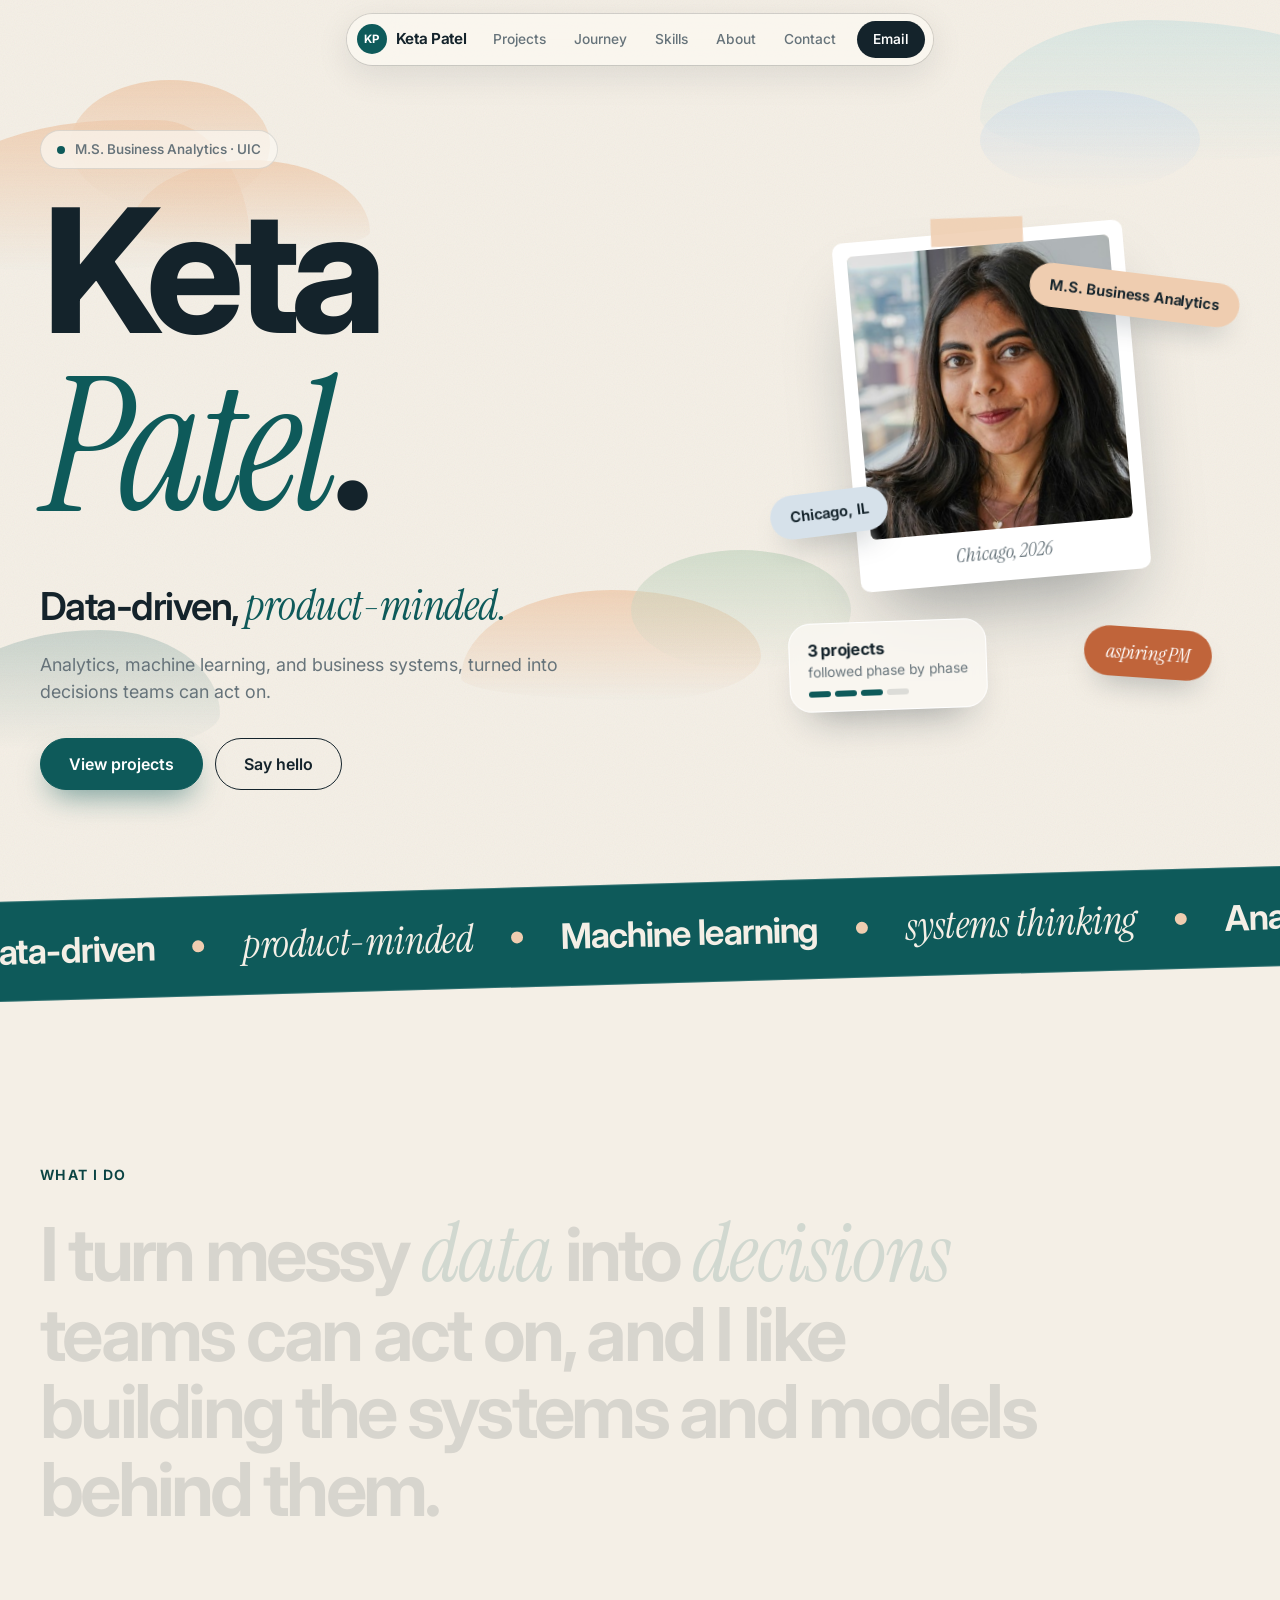
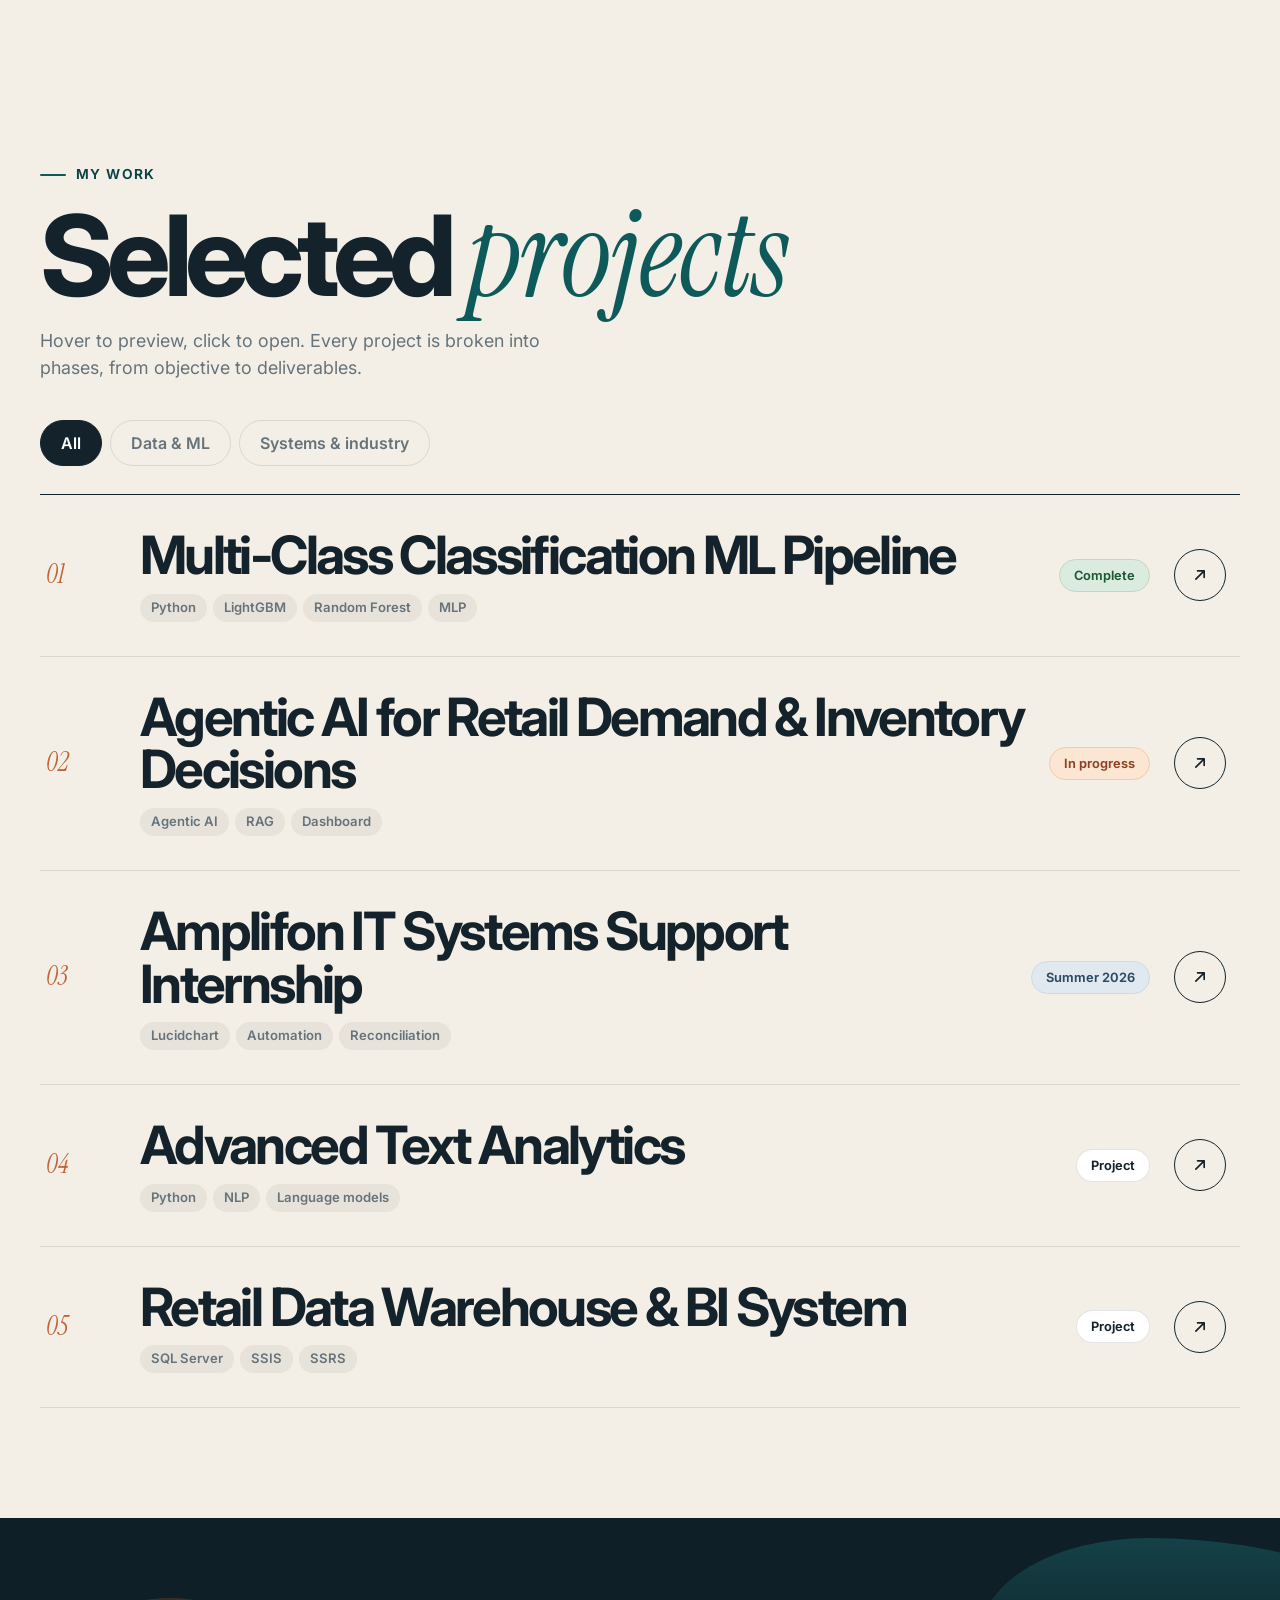
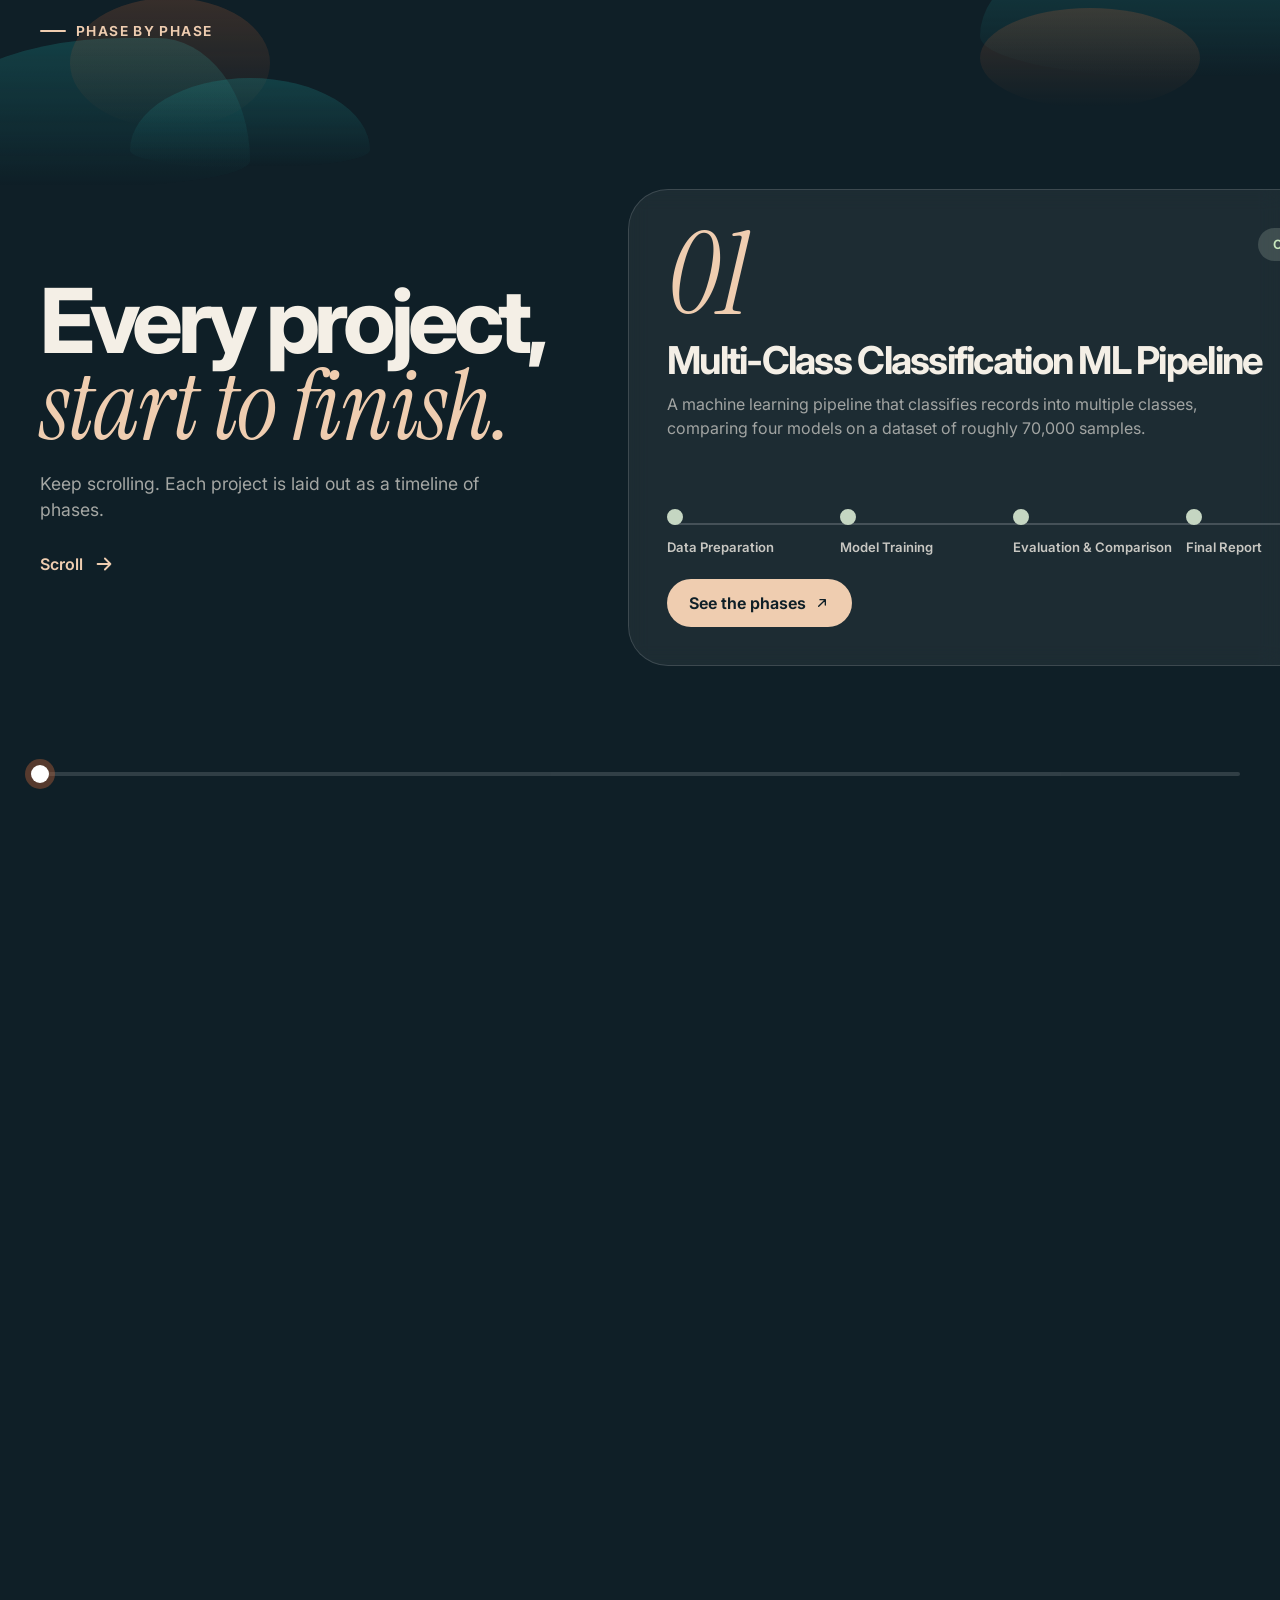
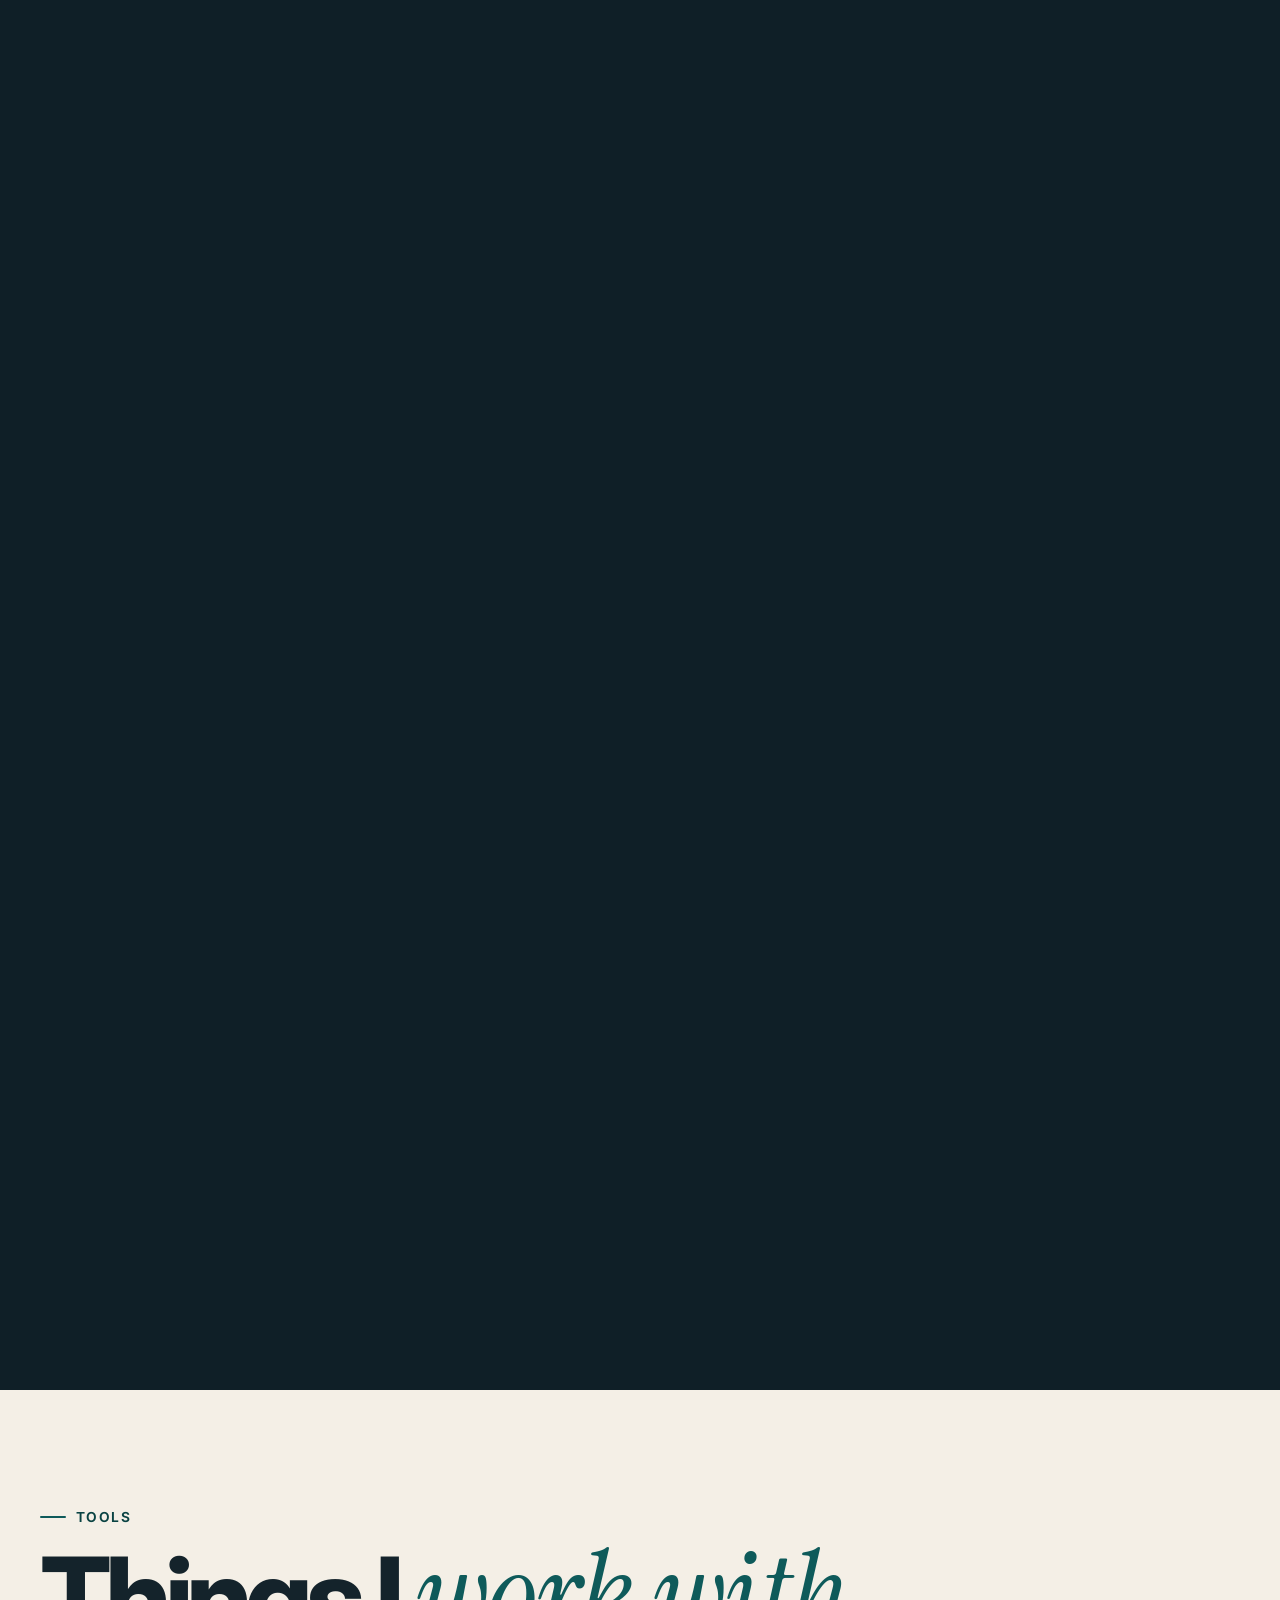
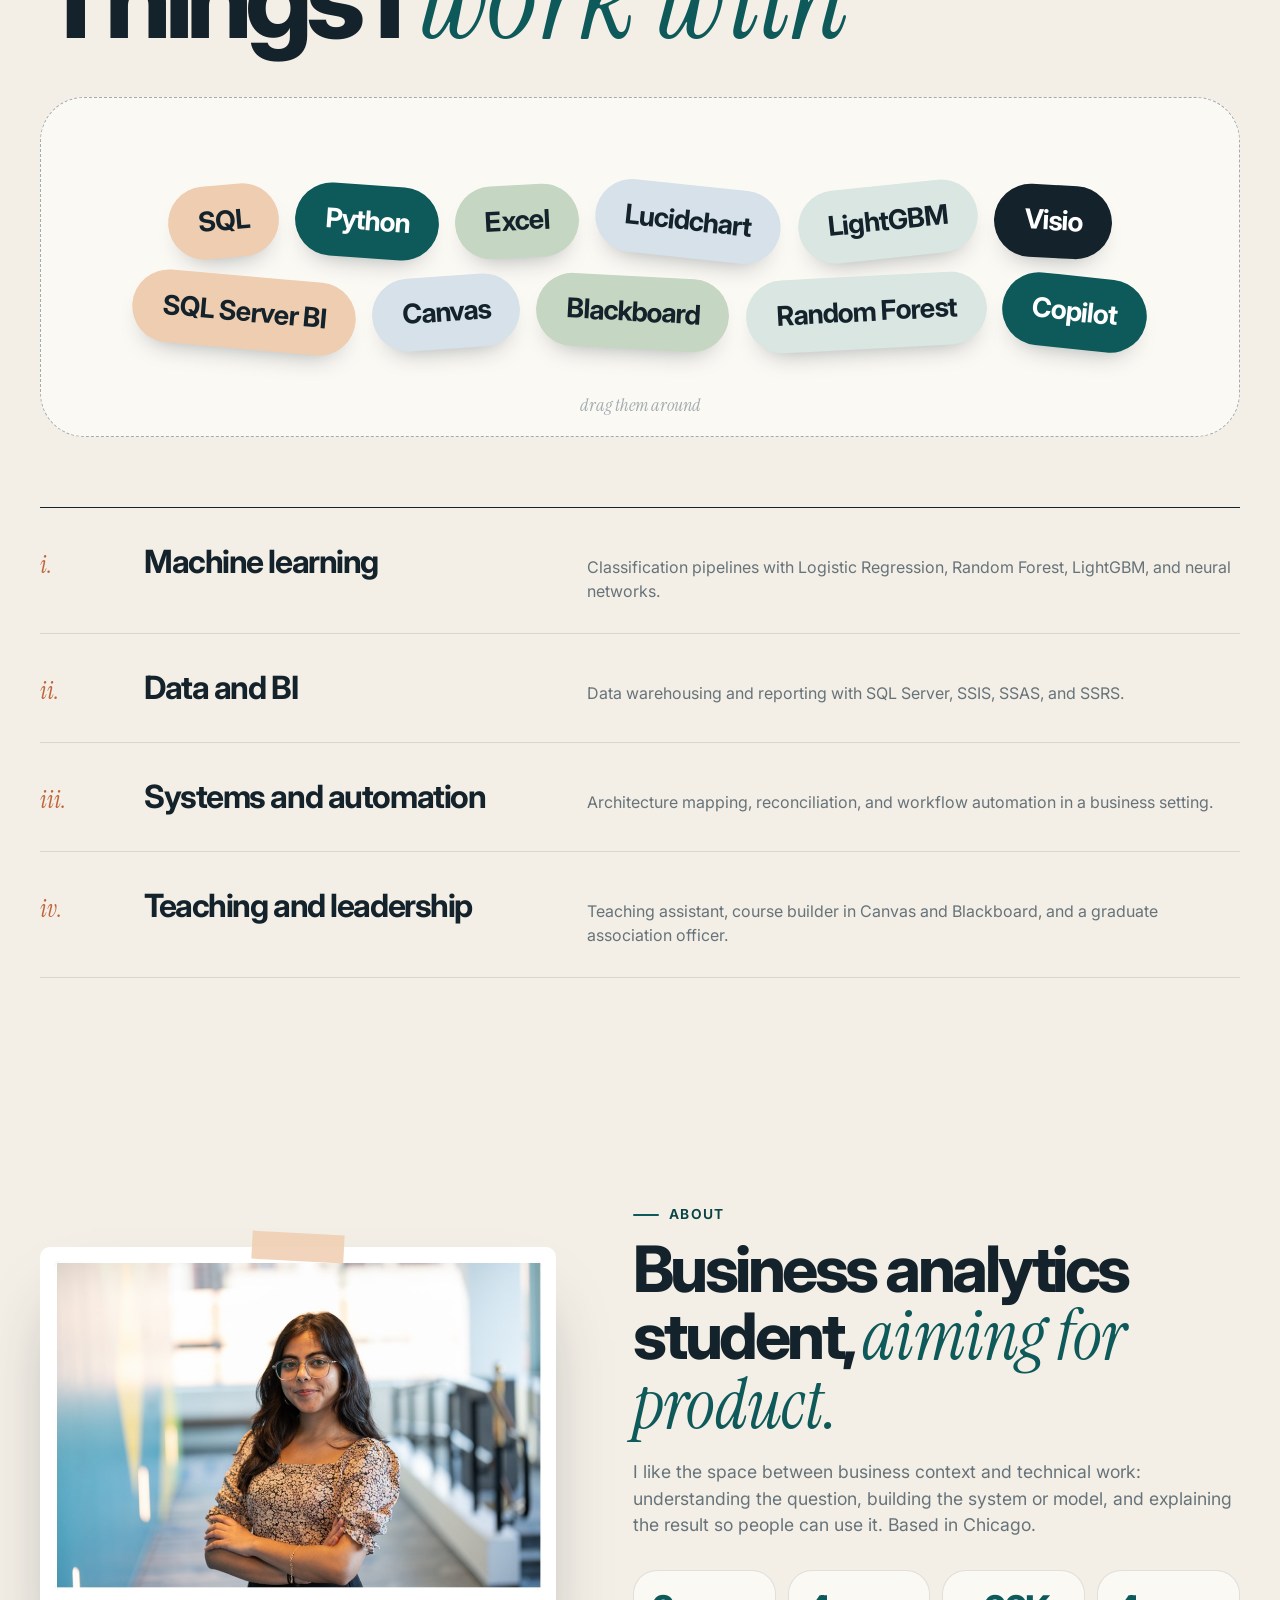
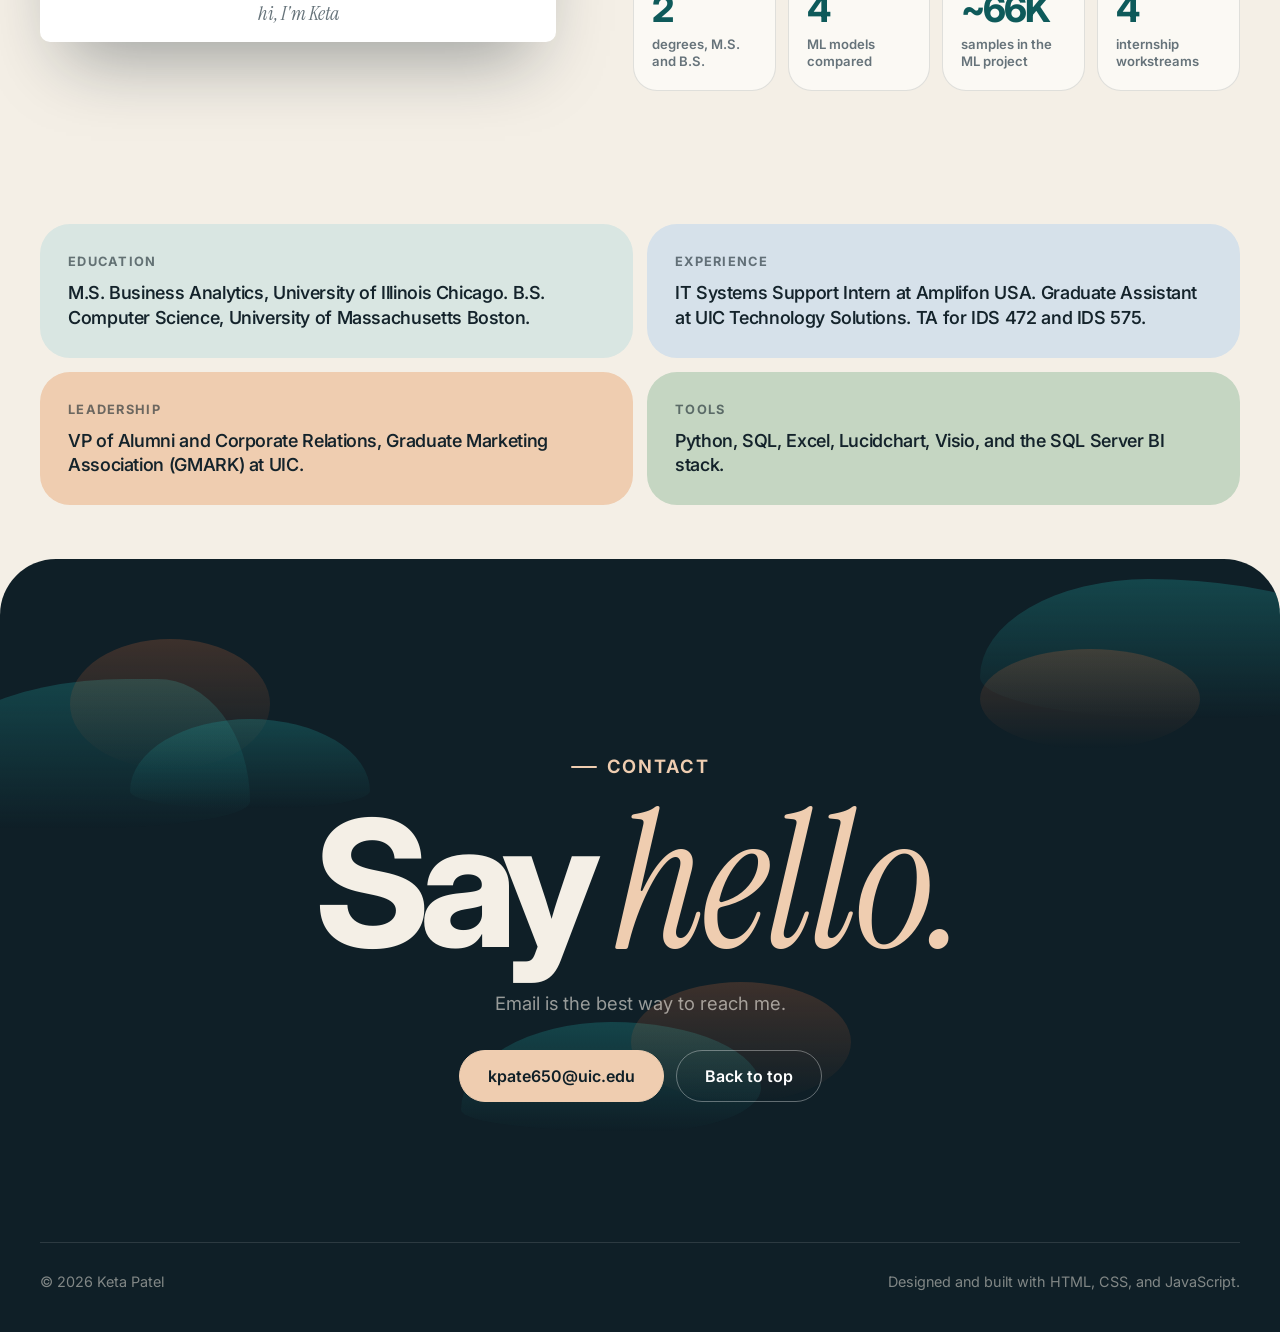
==== index.html @ 907712e6 "Initial commit of portfolio site" ====
<!DOCTYPE html>
<html lang="en">
<head>
<meta charset="UTF-8">
<meta name="viewport" content="width=device-width, initial-scale=1.0">
<meta name="description" content="Keta Patel's portfolio: analytics, machine learning, and business systems projects, organized by phase.">
<title>Keta Patel - Business Analytics Portfolio</title>
<script>document.documentElement.className="js";</script>
<link rel="preconnect" href="https://fonts.googleapis.com">
<link rel="preconnect" href="https://fonts.gstatic.com" crossorigin>
<link href="https://fonts.googleapis.com/css2?family=Inter:wght@400;500;600;700;800&family=Instrument+Serif:ital@0;1&display=swap" rel="stylesheet">
<link rel="stylesheet" href="styles.css?v=v4">
</head>
<body class="is-intro">
<div class="intro-trail" aria-hidden="true"></div>
<div class="intro" aria-hidden="true"><div class="intro-inner">
  <div class="intro-name"><span class="w"><span class="ch" style="--i:0">K</span><span class="ch" style="--i:1">e</span><span class="ch" style="--i:2">t</span><span class="ch" style="--i:3">a</span></span><span class="w"><span class="ch" style="--i:4">P</span><span class="ch" style="--i:5">a</span><span class="ch" style="--i:6">t</span><span class="ch" style="--i:7">e</span><span class="ch" style="--i:8">l</span></span></div>
  <div class="intro-sub">Business analytics &middot; Chicago</div>
  <div class="intro-bar"><i></i></div>
</div></div>
<div class="wipe" aria-hidden="true"><i style="--k:0"></i><i style="--k:1"></i><i style="--k:2"></i><i style="--k:3"></i><i style="--k:4"></i></div>
<div class="scroll-progress" aria-hidden="true"></div>
<div class="cursor" aria-hidden="true"></div><div class="cursor-dot" aria-hidden="true"></div>
<header class="nav"><nav class="nav-pill" aria-label="Primary">
  <a class="brand" href="index.html"><b>KP</b>Keta Patel</a>
  <ul class="nav-links">
    <li><a href="#projects">Projects</a></li><li><a href="#journey">Journey</a></li><li><a href="#skills">Skills</a></li><li><a href="#about">About</a></li><li><a href="#contact">Contact</a></li>
  </ul>
  <button class="menu-btn" type="button" aria-expanded="false" aria-label="Menu">Menu</button>
  <a class="nav-cta" href="mailto:kpate650@uic.edu">Email</a>
</nav></header>
<div class="peek" aria-hidden="true"></div>

<main>
<section class="hero" id="top">
  <div class="cloud a" data-depth="14" aria-hidden="true"><i></i><i></i><i></i></div><div class="cloud b" data-depth="22" aria-hidden="true"><i></i><i></i><i></i></div><div class="cloud c" data-depth="30" aria-hidden="true"><i></i><i></i><i></i></div><div class="cloud d" data-depth="18" aria-hidden="true"><i></i><i></i><i></i></div>
  <div class="grain" aria-hidden="true"></div>
  <div class="wrap hero-grid">
    <div>
      <span class="eyebrow stage s1"><i></i>M.S. Business Analytics &middot; UIC</span>
      <h1 aria-label="Keta Patel"><span class="line"><span>Keta</span></span><span class="line"><span><em>Patel</em>.</span></span></h1>
      <p class="hero-tag stage s2">Data-driven, <em>product-minded.</em></p>
      <p class="hero-copy stage s3">Analytics, machine learning, and business systems, turned into decisions teams can act on.</p>
      <div class="hero-actions stage s4"><a class="btn primary magnetic" href="#projects">View projects</a><a class="btn magnetic" href="mailto:kpate650@uic.edu">Say hello</a></div>
    </div>
    <div class="collage stage s5">
      <div class="polaroid" data-depth="14"><span class="tape"></span><div class="ph"><img src="assets/keta-portrait.jpg" alt="Portrait of Keta Patel" width="400" height="400" fetchpriority="high"></div><div class="cap">Chicago, 2026</div></div>
      <div class="sticker s-a" data-depth="28">M.S. Business Analytics</div>
      <div class="sticker s-b" data-depth="22">Chicago, IL</div>
      <div class="sticker s-c" data-depth="32">aspiring PM</div>
      <div class="glass" data-depth="18"><strong>3 projects</strong>followed phase by phase<div class="pips"><s class="d"></s><s class="d"></s><s class="d"></s><s></s></div></div>
    </div>
  </div>
</section>
<div class="ticker-wrap" aria-hidden="true"><div class="ticker"><div class="ticker-track">
  <span>Data-driven<b></b><em>product-minded</em><b></b>Machine learning<b></b><em>systems thinking</em><b></b>Analytics<b></b></span><span>Data-driven<b></b><em>product-minded</em><b></b>Machine learning<b></b><em>systems thinking</em><b></b>Analytics<b></b></span><span>Data-driven<b></b><em>product-minded</em><b></b>Machine learning<b></b><em>systems thinking</em><b></b>Analytics<b></b></span><span>Data-driven<b></b><em>product-minded</em><b></b>Machine learning<b></b><em>systems thinking</em><b></b>Analytics<b></b></span>
</div></div></div>

<section class="statement"><div class="wrap">
  <small class="reveal">What I do</small>
  <p data-words>I turn messy *data into *decisions teams can act on, and I like building the systems and models behind them.</p>
</div></section>

<section id="projects" class="section"><div class="wrap">
  <p class="kicker reveal">My work</p>
  <h2 class="sec-title reveal" style="--d:80ms">Selected <em>projects</em></h2>
  <p class="sec-lead reveal" style="--d:160ms">Hover to preview, click to open. Every project is broken into phases, from objective to deliverables.</p>
  <div class="filters reveal" role="group" aria-label="Filter projects">
    <button class="fchip active" type="button" data-filter="all" aria-pressed="true">All</button>
    <button class="fchip" type="button" data-filter="data" aria-pressed="false">Data &amp; ML</button>
    <button class="fchip" type="button" data-filter="industry" aria-pressed="false">Systems &amp; industry</button>
  </div>
  <div class="index">
    
<a class="row reveal" href="ml-pipeline.html" data-group="data" data-cursor="Open">
  <span class="row-n">01</span>
  <div><h3>Multi-Class Classification ML Pipeline</h3><div class="row-meta"><span>Python</span><span>LightGBM</span><span>Random Forest</span><span>MLP</span></div></div>
  <span class="pill done">Complete</span>
  <span class="row-go"><svg viewBox="0 0 24 24" fill="none" stroke="currentColor" stroke-width="2" stroke-linecap="round" stroke-linejoin="round"><path d="M7 17 17 7M9 7h8v8"/></svg></span>
  <div class="row-art tone-warm" data-tone="tone-warm" aria-hidden="true"><svg viewBox="0 0 300 170" fill="none"><g stroke="currentColor" stroke-opacity=".15"><path d="M20 150h260M20 110h260M20 70h260"/></g><g fill="currentColor"><rect class="growbar" style="--k:0" x="40" y="80" width="38" height="70" rx="9" opacity=".25"/><rect class="growbar" style="--k:1" x="100" y="50" width="38" height="100" rx="9" opacity=".45"/><rect class="growbar" style="--k:2" x="160" y="30" width="38" height="120" rx="9" opacity=".7"/><rect class="growbar" style="--k:3" x="220" y="62" width="38" height="88" rx="9"/></g><path class="draw" pathLength="1" d="M30 120 C80 100 110 60 175 36 S250 52 275 70" stroke="#c0643a" stroke-width="4" stroke-linecap="round"/></svg></div>
</a>
    
<a class="row reveal" href="walmart-capstone.html" data-group="data" data-cursor="Open">
  <span class="row-n">02</span>
  <div><h3>Agentic AI for Retail Demand &amp; Inventory Decisions</h3><div class="row-meta"><span>Agentic AI</span><span>RAG</span><span>Dashboard</span></div></div>
  <span class="pill live">In progress</span>
  <span class="row-go"><svg viewBox="0 0 24 24" fill="none" stroke="currentColor" stroke-width="2" stroke-linecap="round" stroke-linejoin="round"><path d="M7 17 17 7M9 7h8v8"/></svg></span>
  <div class="row-art tone-sky" data-tone="tone-sky" aria-hidden="true"><svg viewBox="0 0 300 170" fill="none"><g stroke="currentColor" stroke-width="2.5" stroke-linecap="round"><path class="draw" pathLength="1" d="M70 85 L150 45 L230 85 M70 85 L150 125 L230 85 M150 45 V125"/></g><g fill="#fff" stroke="currentColor" stroke-width="2.5"><circle cx="70" cy="85" r="20"/><circle cx="150" cy="45" r="20"/><circle cx="230" cy="85" r="20"/><circle cx="150" cy="125" r="20"/></g><circle cx="150" cy="45" r="7" fill="#0e5a5a"/><circle cx="70" cy="85" r="7" fill="currentColor"/><circle cx="230" cy="85" r="7" fill="currentColor"/><circle cx="150" cy="125" r="7" fill="#c0643a"/></svg></div>
</a>
    
<a class="row reveal" href="amplifon-internship.html" data-group="industry" data-cursor="Open">
  <span class="row-n">03</span>
  <div><h3>Amplifon IT Systems Support Internship</h3><div class="row-meta"><span>Lucidchart</span><span>Automation</span><span>Reconciliation</span></div></div>
  <span class="pill soon">Summer 2026</span>
  <span class="row-go"><svg viewBox="0 0 24 24" fill="none" stroke="currentColor" stroke-width="2" stroke-linecap="round" stroke-linejoin="round"><path d="M7 17 17 7M9 7h8v8"/></svg></span>
  <div class="row-art tone-sage" data-tone="tone-sage" aria-hidden="true"><svg viewBox="0 0 300 170" fill="none"><g fill="#fff" stroke="currentColor" stroke-width="2.5"><rect x="28" y="28" width="96" height="46" rx="14"/><rect x="176" y="28" width="96" height="46" rx="14"/><rect x="28" y="98" width="96" height="46" rx="14"/><rect x="176" y="98" width="96" height="46" rx="14"/></g><g stroke="currentColor" stroke-width="2.5" stroke-linecap="round"><path class="draw" pathLength="1" d="M124 51h52M76 74v24M224 74v24M124 121h52"/></g><g fill="currentColor"><rect x="44" y="45" width="40" height="7" rx="3.5"/><rect x="192" y="45" width="40" height="7" rx="3.5"/><rect x="44" y="115" width="40" height="7" rx="3.5"/><rect x="192" y="115" width="40" height="7" rx="3.5"/></g><circle cx="248" cy="62" r="5" fill="#0e5a5a"/></svg></div>
</a>
    
<a class="row reveal" href="mailto:kpate650@uic.edu?subject=About%20Advanced%20Text%20Analytics" data-group="data" data-cursor="Ask">
  <span class="row-n">04</span>
  <div><h3>Advanced Text Analytics</h3><div class="row-meta"><span>Python</span><span>NLP</span><span>Language models</span></div></div>
  <span class="pill">Project</span>
  <span class="row-go"><svg viewBox="0 0 24 24" fill="none" stroke="currentColor" stroke-width="2" stroke-linecap="round" stroke-linejoin="round"><path d="M7 17 17 7M9 7h8v8"/></svg></span>
  <div class="row-art tone-rose" data-tone="tone-rose" aria-hidden="true"><svg viewBox="0 0 300 170" fill="none"><g fill="currentColor" opacity=".18"><rect x="40" y="34" width="220" height="12" rx="6"/><rect x="40" y="62" width="170" height="12" rx="6"/><rect x="40" y="90" width="200" height="12" rx="6"/><rect x="40" y="118" width="130" height="12" rx="6"/></g><rect x="92" y="58" width="56" height="20" rx="8" fill="#c0643a" opacity=".9"/><rect x="150" y="86" width="64" height="20" rx="8" fill="#0e5a5a" opacity=".85"/><path class="draw" pathLength="1" d="M120 82 C150 100 160 70 182 96" stroke="currentColor" stroke-width="2" stroke-linecap="round"/></svg></div>
</a>
    
<a class="row reveal" href="mailto:kpate650@uic.edu?subject=About%20Retail%20Data%20Warehouse" data-group="industry" data-cursor="Ask">
  <span class="row-n">05</span>
  <div><h3>Retail Data Warehouse &amp; BI System</h3><div class="row-meta"><span>SQL Server</span><span>SSIS</span><span>SSRS</span></div></div>
  <span class="pill">Project</span>
  <span class="row-go"><svg viewBox="0 0 24 24" fill="none" stroke="currentColor" stroke-width="2" stroke-linecap="round" stroke-linejoin="round"><path d="M7 17 17 7M9 7h8v8"/></svg></span>
  <div class="row-art tone-sand" data-tone="tone-sand" aria-hidden="true"><svg viewBox="0 0 300 170" fill="none"><g stroke="currentColor" stroke-width="2.5" fill="#fff"><path d="M60 50v70c0 10 22 18 50 18s50-8 50-18V50"/><ellipse cx="110" cy="50" rx="50" ry="18"/><path d="M60 85c0 10 22 18 50 18s50-8 50-18"/></g><g stroke="currentColor" stroke-width="2.5" stroke-linecap="round"><path class="draw" pathLength="1" d="M170 85h44"/></g><g fill="currentColor"><rect class="growbar" style="--k:0" x="224" y="95" width="14" height="40" rx="5" opacity=".35"/><rect class="growbar" style="--k:1" x="244" y="65" width="14" height="70" rx="5" opacity=".6"/><rect class="growbar" style="--k:2" x="264" y="40" width="14" height="95" rx="5"/></g></svg></div>
</a>
  </div>
</div></section>

<section id="journey" class="journey dark" aria-label="Work, phase by phase">
  <div class="journey-pin">
    <div class="cloud a" data-depth="10" aria-hidden="true"><i></i><i></i><i></i></div><div class="cloud b" data-depth="16" aria-hidden="true"><i></i><i></i><i></i></div>
    <div class="jhead"><div class="wrap"><p class="kicker">Phase by phase</p></div></div>
    <div class="jtrack">
      <div class="jintro"><h2>Every project, <em>start to finish.</em></h2><p>Keep scrolling. Each project is laid out as a timeline of phases.</p><span class="jhint">Scroll <svg viewBox="0 0 24 24" fill="none" stroke="currentColor" stroke-width="2" stroke-linecap="round" stroke-linejoin="round"><path d="M5 12h14m-6-6 6 6-6 6"/></svg></span></div>
      <article class="jcard"><div class="jtop"><span class="jnum">01</span><span class="pill done">Complete</span></div><h3>Multi-Class Classification ML Pipeline</h3><p class="jsum">A machine learning pipeline that classifies records into multiple classes, comparing four models on a dataset of roughly 70,000 samples.</p><div class="jphases"><div class="jp done"><i></i>Data Preparation</div><div class="jp done"><i></i>Model Training</div><div class="jp done"><i></i>Evaluation & Comparison</div><div class="jp done"><i></i>Final Report</div></div><a class="go" href="ml-pipeline.html" data-cursor="Open">See the phases <svg viewBox="0 0 24 24" fill="none" stroke="currentColor" stroke-width="2" stroke-linecap="round" stroke-linejoin="round"><path d="M7 17 17 7M9 7h8v8"/></svg></a></article>
      <article class="jcard"><div class="jtop"><span class="jnum">02</span><span class="pill live">In progress</span></div><h3>Agentic AI for Retail Demand &amp; Inventory Decisions</h3><p class="jsum">A team capstone (IDS 560, Group 4) sponsored by Walmart, exploring how agentic AI can support demand and inventory decision-making in retail.</p><div class="jphases"><div class="jp "><i></i>Problem Framing</div><div class="jp "><i></i>Architecture & Design</div><div class="jp "><i></i>Build: RAG & Agent Logic</div><div class="jp "><i></i>Dashboard & Delivery</div></div><a class="go" href="walmart-capstone.html" data-cursor="Open">See the phases <svg viewBox="0 0 24 24" fill="none" stroke="currentColor" stroke-width="2" stroke-linecap="round" stroke-linejoin="round"><path d="M7 17 17 7M9 7h8v8"/></svg></a></article>
      <article class="jcard"><div class="jtop"><span class="jnum">03</span><span class="pill">Summer 2026</span></div><h3>Amplifon IT Systems Support Internship</h3><p class="jsum">Four systems and process projects completed during a summer internship in Amplifon USA's IM&amp;T department, reporting to a Senior Business Systems Analyst.</p><div class="jphases"><div class="jp "><i></i>Product Review & Reconciliation</div><div class="jp "><i></i>Architecture Mapping</div><div class="jp "><i></i>Sub-Referral Code Automation</div><div class="jp "><i></i>PDF Forms Automation</div></div><a class="go" href="amplifon-internship.html" data-cursor="Open">See the phases <svg viewBox="0 0 24 24" fill="none" stroke="currentColor" stroke-width="2" stroke-linecap="round" stroke-linejoin="round"><path d="M7 17 17 7M9 7h8v8"/></svg></a></article>
      <div class="jend"><p>That's the <br>journey so far.</p></div>
    </div>
    <div class="jprog" aria-hidden="true"><i></i><b></b></div>
  </div>
</section>

<section id="skills" class="section"><div class="wrap">
  <p class="kicker reveal">Tools</p>
  <h2 class="sec-title reveal" style="--d:80ms">Things I <em>work with</em></h2>
  <div class="board reveal scale">
    <span class="stk c1" style="--r:-5deg">SQL</span>
    <span class="stk c2" style="--r:4deg">Python</span>
    <span class="stk c4" style="--r:-3deg">Excel</span>
    <span class="stk c3" style="--r:6deg">Lucidchart</span>
    <span class="stk c5" style="--r:-6deg">LightGBM</span>
    <span class="stk c6" style="--r:3deg">Visio</span>
    <span class="stk c1" style="--r:5deg">SQL Server BI</span>
    <span class="stk c3" style="--r:-4deg">Canvas</span>
    <span class="stk c4" style="--r:3deg">Blackboard</span>
    <span class="stk c5" style="--r:-3deg">Random Forest</span>
    <span class="stk c2" style="--r:6deg">Copilot</span>
    <p class="hint">drag them around</p>
  </div>
  <div class="caps">
    <div class="cap-row reveal"><span>i.</span><h3>Machine learning</h3><p>Classification pipelines with Logistic Regression, Random Forest, LightGBM, and neural networks.</p></div>
    <div class="cap-row reveal"><span>ii.</span><h3>Data and BI</h3><p>Data warehousing and reporting with SQL Server, SSIS, SSAS, and SSRS.</p></div>
    <div class="cap-row reveal"><span>iii.</span><h3>Systems and automation</h3><p>Architecture mapping, reconciliation, and workflow automation in a business setting.</p></div>
    <div class="cap-row reveal"><span>iv.</span><h3>Teaching and leadership</h3><p>Teaching assistant, course builder in Canvas and Blackboard, and a graduate association officer.</p></div>
  </div>
</div></section>

<section id="about" class="section"><div class="wrap about">
  <div class="polaroid reveal scale"><span class="tape"></span><div class="ph"><img src="assets/keta-professional.jpg" alt="Keta Patel standing with arms crossed in a bright, modern hallway" width="926" height="626" loading="lazy"></div><div class="cap">hi, I'm Keta</div></div>
  <div>
    <p class="kicker reveal">About</p>
    <h2 class="reveal" style="--d:80ms">Business analytics student, <em>aiming for product.</em></h2>
    <p class="lead reveal" style="--d:160ms">I like the space between business context and technical work: understanding the question, building the system or model, and explaining the result so people can use it. Based in Chicago.</p>
    <div class="stats reveal" style="--d:240ms">
      <div class="stat"><b data-count="2">0</b><span>degrees, M.S. and B.S.</span></div>
      <div class="stat"><b data-count="4">0</b><span>ML models compared</span></div>
      <div class="stat"><b data-count="70" data-prefix="~" data-suffix="K">0</b><span>samples in the ML project</span></div>
      <div class="stat"><b data-count="4">0</b><span>internship workstreams</span></div>
    </div>
  </div>
  <div class="fact-grid">
    <div class="fact reveal"><h3>Education</h3><p>M.S. Business Analytics, University of Illinois Chicago. B.S. Computer Science, University of Massachusetts Boston.</p></div>
    <div class="fact reveal" style="--d:90ms"><h3>Experience</h3><p>IT Systems Support Intern at Amplifon USA. Graduate Assistant at UIC Technology Solutions. TA for IDS 472 and IDS 575.</p></div>
    <div class="fact reveal" style="--d:180ms"><h3>Leadership</h3><p>VP of Alumni and Corporate Relations, Graduate Marketing Association (GMARK) at UIC.</p></div>
    <div class="fact reveal" style="--d:270ms"><h3>Tools</h3><p>Python, SQL, Excel, Lucidchart, Visio, and the SQL Server BI stack.</p></div>
  </div>
</div></section>

<section id="contact" class="outro dark">
  <div class="cloud a" data-depth="12" aria-hidden="true"><i></i><i></i><i></i></div><div class="cloud b" data-depth="20" aria-hidden="true"><i></i><i></i><i></i></div><div class="cloud c" data-depth="26" aria-hidden="true"><i></i><i></i><i></i></div>
  <div class="wrap">
    <p class="kicker reveal">Contact</p>
    <h2 class="reveal" style="--d:80ms">Say <em>hello.</em></h2>
    <p class="reveal" style="--d:160ms">Email is the best way to reach me.</p>
    <div class="hero-actions reveal" style="--d:240ms"><a class="btn light magnetic" href="mailto:kpate650@uic.edu">kpate650@uic.edu</a><a class="btn ghost-light magnetic" href="#top">Back to top</a></div>
    <div class="foot"><span>&copy; 2026 Keta Patel</span><span>Designed and built with HTML, CSS, and JavaScript.</span></div>
  </div>
</section>
</main>
<script src="script.js?v=v4"></script>
</body>
</html>
---- styles.css ----
:root {
  --bg: #f4efe6;
  --bg-2: #ebe4d7;
  --card: #fbf9f4;
  --ink: #14232b;
  --soft: #66737a;
  --faint: #a2abaf;
  --line: rgba(20, 35, 43, 0.12);
  --mist: #d9e6e2;
  --apricot: #efcdb0;
  --accent: #0e5a5a;
  --accent-d: #0a4343;
  --clay: #c0643a;
  --deep: #0f1f27;
  --deep-2: #173039;
  --haze: #d6e1ea;
  --sage: #c5d6c2;
  --sand: #e8dcc6;
  --ease: cubic-bezier(0.16, 1, 0.3, 1);
  --sans: "Inter", -apple-system, BlinkMacSystemFont, "Segoe UI", sans-serif;
  --serif: "Instrument Serif", "Playfair Display", Georgia, serif;
  --max: 1200px;
}
* { box-sizing: border-box; }
html { scroll-behavior: smooth; -webkit-text-size-adjust: 100%; }
body { margin: 0; background: var(--bg); color: var(--ink); font-family: var(--sans); line-height: 1.5; -webkit-font-smoothing: antialiased; overflow-x: hidden; }
body.is-intro { overflow: hidden; }
a { color: inherit; text-decoration: none; }
img, svg { display: block; max-width: 100%; }
::selection { background: rgba(14, 90, 90, 0.22); }
h1, h2, h3, h4, p { margin: 0; }
button { font: inherit; color: inherit; }
em, .ital { font-family: var(--serif); font-style: italic; font-weight: 400; letter-spacing: -0.01em; }
.wrap { width: min(var(--max), calc(100% - 48px)); margin: 0 auto; }

/* ---------- Intro + wipe ---------- */
.intro, .intro-trail { position: fixed; inset: 0; z-index: 210; transition: transform 1000ms var(--ease); }
.intro { background: var(--bg); display: grid; place-items: center; border-radius: 0 0 50% 50% / 0 0 0 0; transition: transform 1000ms var(--ease), border-radius 1000ms var(--ease); }
.intro-trail { z-index: 205; background: var(--accent); transition-delay: 90ms; }
.intro.done { transform: translateY(-104%); border-radius: 0 0 50% 50% / 0 0 14vh 14vh; pointer-events: none; }
.intro-trail.done { transform: translateY(-104%); pointer-events: none; }
.intro-inner { text-align: center; position: relative; }
.intro-name { font-size: clamp(2.8rem, 10vw, 7rem); font-weight: 700; letter-spacing: -0.05em; line-height: 1; display: flex; justify-content: center; flex-wrap: wrap; gap: 0 0.26em; }
.intro-name .w { display: inline-flex; overflow: hidden; padding: 0 0.04em 0.1em; }
.intro-name .w:last-child { font-family: var(--serif); font-style: italic; font-weight: 400; color: var(--accent); letter-spacing: -0.02em; }
.intro-name .ch { display: inline-block; transform: translateY(115%); animation: chUp 900ms var(--ease) forwards; animation-delay: calc(var(--i) * 50ms + 150ms); }
.intro-sub { margin-top: 12px; color: var(--soft); letter-spacing: 0.12em; text-transform: uppercase; font-size: 0.78rem; font-weight: 600; opacity: 0; animation: fadeIn 800ms ease 900ms forwards; }
.intro-bar { width: min(240px, 55vw); height: 3px; background: var(--line); margin: 26px auto 0; border-radius: 9px; overflow: hidden; }
.intro-bar i { display: block; height: 100%; width: 0; background: var(--accent); animation: barFill 1500ms var(--ease) 200ms forwards; }
@keyframes chUp { to { transform: translateY(0); } }
@keyframes fadeIn { to { opacity: 1; } }
@keyframes barFill { to { width: 100%; } }

.wipe { position: fixed; inset: 0; z-index: 200; display: flex; pointer-events: none; }
.wipe i { flex: 1; transform: scaleY(0); transform-origin: bottom; transition: transform 650ms var(--ease); transition-delay: calc(var(--k) * 70ms); }
.wipe i:nth-child(1) { background: var(--deep); }
.wipe i:nth-child(2) { background: var(--accent); }
.wipe i:nth-child(3) { background: var(--apricot); }
.wipe i:nth-child(4) { background: var(--mist); }
.wipe i:nth-child(5) { background: var(--deep); }
.wipe.up i { transform-origin: top; }
.wipe.cover { pointer-events: all; }
.wipe.cover i { transform: scaleY(1); }
.wipe.instant i { transition: none; }

/* ---------- Progress + cursor ---------- */
.scroll-progress { position: fixed; top: 0; left: 0; height: 3px; width: 100%; transform-origin: left; transform: scaleX(0); background: linear-gradient(90deg, var(--accent), var(--clay)); z-index: 120; }
.cursor, .cursor-dot { position: fixed; top: 0; left: 0; z-index: 220; pointer-events: none; opacity: 0; }
.cursor { width: 40px; height: 40px; margin: -20px 0 0 -20px; border: 1.5px solid var(--accent); border-radius: 50%; display: grid; place-items: center; transition: width 300ms var(--ease), height 300ms var(--ease), margin 300ms var(--ease), background 300ms, border-color 300ms, opacity 300ms; font-size: 11px; font-weight: 650; color: transparent; letter-spacing: 0.02em; }
.cursor-dot { width: 7px; height: 7px; margin: -3.5px 0 0 -3.5px; background: var(--accent); border-radius: 50%; }
body.cursor-on .cursor, body.cursor-on .cursor-dot { opacity: 1; }
.cursor.hover { width: 66px; height: 66px; margin: -33px 0 0 -33px; background: rgba(14, 90, 90, 0.1); }
.cursor.label { width: 86px; height: 86px; margin: -43px 0 0 -43px; background: var(--accent); border-color: var(--accent); color: #fff; }
.cursor.on-dark { border-color: var(--apricot); }
.cursor-dot.on-dark { background: var(--apricot); }
.cursor.on-dark.label { background: var(--apricot); color: var(--deep); }
body.cursor-on, body.cursor-on a, body.cursor-on button { cursor: none; }

/* ---------- Nav ---------- */
.nav { position: fixed; top: 14px; left: 0; right: 0; z-index: 100; display: flex; justify-content: center; pointer-events: none; transition: transform 500ms var(--ease); }
.nav.hide { transform: translateY(-90px); }
.nav-pill { pointer-events: all; display: flex; align-items: center; gap: 4px; padding: 7px 8px 7px 10px; border-radius: 999px; background: rgba(251, 248, 243, 0.74); backdrop-filter: saturate(180%) blur(22px); -webkit-backdrop-filter: saturate(180%) blur(22px); box-shadow: 0 10px 34px rgba(15, 31, 39, 0.1), 0 0 0 1px var(--line); }
.brand { display: flex; align-items: center; gap: 9px; margin-right: 10px; font-weight: 650; letter-spacing: -0.02em; font-size: 0.95rem; }
.brand b { width: 30px; height: 30px; border-radius: 50%; display: grid; place-items: center; background: var(--accent); color: #fff; font-size: 0.72rem; letter-spacing: 0; font-weight: 700; transition: transform 500ms var(--ease); }
.brand:hover b { transform: rotate(-14deg) scale(1.1); }
.nav-links { display: flex; gap: 2px; list-style: none; margin: 0; padding: 0; }
.nav-links a { display: block; padding: 7px 13px; border-radius: 999px; font-size: 0.86rem; font-weight: 500; color: var(--soft); transition: background 250ms, color 250ms; }
.nav-links a:hover, .nav-links a.active { color: var(--accent-d); background: rgba(14, 90, 90, 0.09); }
.nav-cta { margin-left: 4px; padding: 8px 16px; border-radius: 999px; background: var(--ink); color: #fff; font-size: 0.86rem; font-weight: 550; transition: transform 300ms var(--ease), background 250ms; }
.nav-cta:hover { background: var(--accent); transform: scale(1.05); }
.menu-btn { display: none; }

/* ---------- Buttons ---------- */
.btn { display: inline-flex; align-items: center; justify-content: center; gap: 8px; min-height: 52px; padding: 0 28px; border-radius: 999px; font-weight: 600; font-size: 1rem; border: 1.5px solid var(--ink); background: transparent; transition: background 300ms, color 300ms, border-color 300ms, box-shadow 300ms; will-change: transform; }
.btn:hover { background: var(--ink); color: #fff; }
.btn.primary { background: var(--accent); border-color: var(--accent); color: #fff; box-shadow: 0 14px 30px -10px rgba(14, 90, 90, 0.6); }
.btn.primary:hover { background: var(--accent-d); border-color: var(--accent-d); }
.btn.light { background: var(--apricot); border-color: var(--apricot); color: var(--deep); }
.btn.light:hover { background: #fff; border-color: #fff; color: var(--deep); }
.btn.ghost-light { border-color: rgba(255, 255, 255, 0.35); color: #fff; }
.btn.ghost-light:hover { background: rgba(255, 255, 255, 0.12); }

/* ---------- Reveal ---------- */
.js .reveal { opacity: 0; transform: translateY(40px); filter: blur(8px); transition: opacity 1100ms var(--ease), transform 1100ms var(--ease), filter 1100ms var(--ease); transition-delay: var(--d, 0ms); }
.js .reveal.in { opacity: 1; transform: none; filter: none; }
.js .reveal.scale { transform: scale(0.92) translateY(30px); }
.js .reveal.scale.in { transform: none; }

/* ---------- Clouds ---------- */
.cloud { position: absolute; pointer-events: none; will-change: transform; }
.cloud i { position: absolute; display: block; border-radius: 50%; background: linear-gradient(180deg, rgba(239, 205, 176, 0.85), rgba(217, 230, 226, 0.05)); animation: cloudFloat 11s ease-in-out infinite alternate; }
.cloud i:nth-child(2) { animation-duration: 14s; animation-delay: -3s; }
.cloud i:nth-child(3) { animation-duration: 9s; animation-delay: -6s; }
@keyframes cloudFloat { from { transform: translate(0, 0) scale(1); } to { transform: translate(18px, -10px) scale(1.06); } }
.cloud.a { width: 520px; height: 220px; left: -90px; top: 70px; }
.cloud.a i:nth-child(1) { width: 340px; height: 150px; left: 0; top: 50px; border-radius: 70% 30% 60% 40% / 80% 90% 20% 20%; }
.cloud.a i:nth-child(2) { width: 200px; height: 130px; left: 160px; top: 10px; }
.cloud.a i:nth-child(3) { width: 240px; height: 90px; left: 220px; top: 90px; border-radius: 50% 50% 50% 50% / 80% 80% 20% 20%; }
.cloud.b { width: 560px; height: 220px; right: -120px; top: 20px; }
.cloud.b i:nth-child(1) { width: 420px; height: 140px; right: 0; top: 0; border-radius: 40% 60% 50% 50% / 70% 70% 30% 30%; background: linear-gradient(180deg, rgba(217, 230, 226, 0.95), rgba(217, 230, 226, 0.05)); }
.cloud.b i:nth-child(2) { width: 220px; height: 100px; right: 200px; top: 70px; background: linear-gradient(180deg, rgba(214, 225, 234, 0.8), rgba(214, 225, 234, 0)); }
.cloud.b i:nth-child(3) { display: none; }
.cloud.c { width: 520px; height: 200px; left: 36%; bottom: 150px; }
.cloud.c i:nth-child(1) { width: 300px; height: 110px; left: 0; top: 40px; border-radius: 50% 50% 40% 60% / 80% 60% 40% 20%; }
.cloud.c i:nth-child(2) { width: 220px; height: 120px; left: 170px; top: 0; background: linear-gradient(180deg, rgba(197, 214, 194, 0.7), rgba(197, 214, 194, 0)); }
.cloud.c i:nth-child(3) { display: none; }
.cloud.d { width: 360px; height: 180px; left: -80px; bottom: 120px; }
.cloud.d i:nth-child(1) { width: 300px; height: 120px; left: 0; top: 30px; border-radius: 60% 40% 40% 60% / 90% 70% 30% 10%; background: linear-gradient(180deg, rgba(14, 90, 90, 0.18), rgba(14, 90, 90, 0)); }
.cloud.d i:nth-child(2), .cloud.d i:nth-child(3) { display: none; }
.dark .cloud i { background: linear-gradient(180deg, rgba(31, 140, 140, 0.34), rgba(31, 140, 140, 0)); }
.dark .cloud i:nth-child(2) { background: linear-gradient(180deg, rgba(239, 205, 176, 0.2), rgba(239, 205, 176, 0)); }

/* ---------- Hero ---------- */
.hero { position: relative; min-height: 100svh; display: grid; align-items: center; padding: 130px 0 110px; overflow: hidden; }
.grain { position: absolute; inset: 0; opacity: 0.06; mix-blend-mode: multiply; pointer-events: none; background-image: url("data:image/svg+xml,%3Csvg xmlns='http://www.w3.org/2000/svg' width='160' height='160'%3E%3Cfilter id='n'%3E%3CfeTurbulence type='fractalNoise' baseFrequency='.9' numOctaves='2' stitchTiles='stitch'/%3E%3C/filter%3E%3Crect width='100%25' height='100%25' filter='url(%23n)'/%3E%3C/svg%3E"); }
.hero-grid { position: relative; z-index: 2; display: grid; grid-template-columns: 1.25fr 0.85fr; gap: 40px; align-items: center; transform: translateY(calc(var(--p, 0) * -50px)); opacity: calc(1 - var(--p, 0) * 1.2); }
.eyebrow { display: inline-flex; align-items: center; gap: 10px; padding: 8px 16px; border-radius: 999px; background: rgba(251, 248, 243, 0.7); border: 1px solid var(--line); font-size: 0.84rem; font-weight: 550; color: var(--soft); }
.eyebrow i { width: 8px; height: 8px; border-radius: 50%; background: var(--accent); animation: pulse 2.4s ease-in-out infinite; }
@keyframes pulse { 0%, 100% { box-shadow: 0 0 0 0 rgba(14, 90, 90, 0.4); } 50% { box-shadow: 0 0 0 9px rgba(14, 90, 90, 0); } }
.hero h1 { margin-top: 26px; font-size: clamp(4.4rem, 13.5vw, 11.5rem); font-weight: 750; letter-spacing: -0.06em; line-height: 0.88; }
.hero h1 .line { display: block; overflow: hidden; padding: 0 0.06em 0.12em; margin-left: -0.04em; }
.hero h1 .line > span { display: block; transform: translateY(108%); transition: transform 1300ms var(--ease); }
.hero h1 .line em { color: var(--accent); letter-spacing: -0.04em; font-size: 1.06em; }
.is-ready .hero h1 .line > span { transform: none; }
.is-ready .hero h1 .line:nth-child(2) > span { transition-delay: 110ms; }
.hero-tag { margin-top: 24px; font-size: clamp(1.5rem, 3.2vw, 2.4rem); font-weight: 600; letter-spacing: -0.04em; }
.hero-tag em { color: var(--accent); font-size: 1.12em; }
.hero-copy { max-width: 520px; margin-top: 14px; color: var(--soft); font-size: 1.12rem; }
.hero-actions { display: flex; gap: 12px; flex-wrap: wrap; margin-top: 32px; }
.stage { opacity: 0; transform: translateY(24px); transition: opacity 1000ms var(--ease), transform 1000ms var(--ease); }
.is-ready .stage { opacity: 1; transform: none; }
.is-ready .s1 { transition-delay: 350ms; } .is-ready .s2 { transition-delay: 500ms; } .is-ready .s3 { transition-delay: 650ms; } .is-ready .s4 { transition-delay: 800ms; } .is-ready .s5 { transition-delay: 950ms; }

.collage { position: relative; height: 520px; }
.collage > * { position: absolute; will-change: transform; }
.polaroid { left: 16%; top: 6%; width: 62%; padding: 14px 14px 52px; background: #fff; border-radius: 10px; box-shadow: 0 40px 70px -26px rgba(15, 31, 39, 0.4); transform: rotate(-5deg); }
.polaroid .ph { aspect-ratio: 1 / 1.08; border-radius: 6px; display: grid; place-items: center; background: linear-gradient(150deg, var(--apricot), var(--mist) 55%, var(--haze)); overflow: hidden; }
.polaroid .ph span { font-size: clamp(4rem, 9vw, 6.5rem); font-weight: 750; letter-spacing: -0.07em; color: rgba(255, 255, 255, 0.95); }
.polaroid .cap { position: absolute; left: 0; right: 0; bottom: 14px; text-align: center; font-family: var(--serif); font-style: italic; font-size: 1.25rem; color: var(--soft); }
.tape { position: absolute; left: 50%; top: -14px; width: 92px; height: 28px; margin-left: -46px; background: rgba(239, 205, 176, 0.85); transform: rotate(3deg); }
.sticker { padding: 11px 20px; border-radius: 999px; font-weight: 650; font-size: 0.92rem; letter-spacing: -0.01em; box-shadow: 0 16px 30px -14px rgba(15, 31, 39, 0.35); white-space: nowrap; }
.sticker.s-a { right: 0; top: 14%; background: var(--apricot); transform: rotate(7deg); }
.sticker.s-b { left: 0; top: 56%; background: var(--haze); transform: rotate(-7deg); }
.sticker.s-c { right: 6%; bottom: 8%; background: var(--clay); color: #fff; transform: rotate(4deg); font-family: var(--serif); font-style: italic; font-weight: 400; font-size: 1.25rem; padding: 10px 22px; }
.glass { left: 4%; bottom: 2%; padding: 14px 18px; border-radius: 22px; background: rgba(251, 248, 243, 0.8); backdrop-filter: blur(14px); border: 1px solid #fff; box-shadow: 0 24px 40px -22px rgba(15, 31, 39, 0.4); font-size: 0.86rem; color: var(--soft); transform: rotate(-2deg); }
.glass strong { display: block; color: var(--ink); font-size: 1.02rem; letter-spacing: -0.02em; }
.glass .pips { display: flex; gap: 4px; margin-top: 8px; }
.glass .pips s { width: 22px; height: 6px; border-radius: 9px; background: var(--line); text-decoration: none; }
.glass .pips s.d { background: var(--accent); }

.ticker { position: relative; z-index: 5; margin-top: -46px; background: var(--accent); color: var(--bg); padding: 20px 0; transform: rotate(-1.6deg); width: 104%; margin-left: -2%; overflow: hidden; border-block: 1px solid rgba(255, 255, 255, 0.15); }
.ticker-track { display: flex; gap: 38px; width: max-content; animation: marquee 34s linear infinite; font-size: clamp(1.4rem, 3vw, 2.2rem); font-weight: 650; letter-spacing: -0.03em; white-space: nowrap; }
.ticker-track span { display: inline-flex; align-items: center; gap: 38px; }
.ticker-track em { font-size: 1.1em; }
.ticker-track b { width: 12px; height: 12px; border-radius: 50%; background: var(--apricot); display: inline-block; }
@keyframes marquee { to { transform: translateX(-50%); } }

/* ---------- Statement ---------- */
.statement { padding: 150px 0 120px; }
.statement small { display: block; margin-bottom: 26px; font-size: 0.88rem; font-weight: 650; letter-spacing: 0.1em; text-transform: uppercase; color: var(--accent-d); }
.statement p { max-width: 1040px; font-size: clamp(2.1rem, 5.8vw, 4.7rem); font-weight: 650; letter-spacing: -0.05em; line-height: 1.04; }
.statement .wd { color: rgba(20, 35, 43, calc(0.13 + var(--o, 0) * 0.87)); }
.statement .wd.em { font-family: var(--serif); font-style: italic; font-weight: 400; font-size: 1.1em; letter-spacing: -0.02em; color: rgba(14, 90, 90, calc(0.15 + var(--o, 0) * 0.85)); }

/* ---------- Section head ---------- */
.section { padding: 110px 0; scroll-margin-top: 20px; }
.kicker { display: inline-flex; align-items: center; gap: 10px; font-size: 0.86rem; font-weight: 650; letter-spacing: 0.1em; text-transform: uppercase; color: var(--accent-d); }
.kicker::before { content: ""; width: 26px; height: 2px; background: var(--accent); border-radius: 2px; }
.sec-title { font-size: clamp(3.2rem, 9vw, 7rem); font-weight: 750; letter-spacing: -0.06em; line-height: 0.92; margin-top: 14px; }
.sec-title em { color: var(--accent); font-size: 1.08em; }
.sec-lead { max-width: 540px; margin-top: 18px; color: var(--soft); font-size: 1.12rem; }

/* ---------- Project index (editorial list) ---------- */
.filters { display: flex; flex-wrap: wrap; gap: 8px; margin: 38px 0 28px; }
.fchip { appearance: none; cursor: pointer; padding: 10px 20px; border-radius: 999px; border: 1.5px solid var(--line); background: transparent; font-weight: 600; color: var(--soft); transition: all 300ms var(--ease); }
.fchip:hover { border-color: var(--ink); color: var(--ink); }
.fchip.active { background: var(--ink); border-color: var(--ink); color: #fff; }
.index { border-top: 1.5px solid var(--ink); }
.row { position: relative; display: grid; grid-template-columns: 70px 1fr auto 60px; gap: 24px; align-items: center; padding: 34px 6px; border-bottom: 1px solid var(--line); overflow: hidden; isolation: isolate; transition: padding 500ms var(--ease); }
.row[hidden] { display: none; }
.row::before { content: ""; position: absolute; inset: 0; z-index: -1; background: var(--mist); transform: scaleY(0); transform-origin: bottom; transition: transform 550ms var(--ease); }
.row:hover::before { transform: scaleY(1); }
.row:hover { padding-left: 26px; padding-right: 26px; }
.row-n { font-family: var(--serif); font-style: italic; font-size: 1.6rem; color: var(--clay); }
.row h3 { font-size: clamp(1.7rem, 4.2vw, 3.3rem); font-weight: 700; letter-spacing: -0.05em; line-height: 1; transition: transform 500ms var(--ease); }
.row:hover h3 { transform: translateX(8px); }
.row-meta { display: flex; flex-wrap: wrap; gap: 6px; margin-top: 12px; }
.row-meta span { font-size: 0.82rem; font-weight: 600; color: var(--soft); padding: 4px 11px; border-radius: 999px; background: rgba(20, 35, 43, 0.06); }
.row-go { width: 52px; height: 52px; border-radius: 50%; border: 1.5px solid var(--ink); display: grid; place-items: center; transition: all 400ms var(--ease); }
.row-go svg { width: 20px; height: 20px; }
.row:hover .row-go { background: var(--accent); border-color: var(--accent); color: #fff; transform: rotate(45deg); }
.row-art { display: none; }
.pill { display: inline-block; padding: 6px 14px; border-radius: 999px; font-size: 0.8rem; font-weight: 650; background: #fff; border: 1px solid var(--line); white-space: nowrap; }
.pill.done { background: #dcebe0; border-color: #bdd9c5; color: #1f5a37; }
.pill.live { background: #fbe6d3; border-color: #f0cba6; color: #8f4220; }
.pill.soon { background: #e0e9f0; border-color: #cbdae6; color: #2f4a60; }
.peek { position: fixed; left: 0; top: 0; z-index: 90; width: 320px; height: 220px; border-radius: 26px; overflow: hidden; pointer-events: none; opacity: 0; transform: translate3d(-500px, -500px, 0) scale(0.7) rotate(-6deg); transition: opacity 300ms, scale 400ms var(--ease); display: grid; place-items: center; box-shadow: 0 40px 70px -24px rgba(15, 31, 39, 0.5); }
.peek.on { opacity: 1; }
.peek svg { width: 82%; color: var(--ink); }
.peek .draw { stroke-dashoffset: 0; }
.peek .growbar { transform: none; }
.tone-warm { background: linear-gradient(135deg, #f3d9c2, #ecc09f); }
.tone-sky { background: linear-gradient(135deg, #dde7ef, #c4d5e2); }
.tone-sage { background: linear-gradient(135deg, #d6e4d3, #bcd1b8); }
.tone-sand { background: linear-gradient(135deg, #efe3cf, #e2d0b0); }
.tone-rose { background: linear-gradient(135deg, #d5e6e1, #b8d3cb); }
.draw { stroke-dasharray: 1; stroke-dashoffset: 1; }
.growbar { transform-origin: bottom; transform-box: fill-box; }
.row-art svg .draw { stroke-dashoffset: 0; }

/* ---------- Horizontal journey ---------- */
.journey { position: relative; background: var(--deep); color: #f4efe6; }
.journey-pin { position: sticky; top: 0; height: 100svh; overflow: hidden; display: flex; align-items: center; }
.journey .cloud { opacity: 0.9; }
.jhead { position: absolute; left: 0; right: 0; top: 96px; z-index: 3; pointer-events: none; }
.jhead .kicker { color: var(--apricot); }
.jhead .kicker::before { background: var(--apricot); }
.jtrack { position: relative; z-index: 2; display: flex; gap: 28px; padding: 120px 0 0 max(24px, calc((100vw - var(--max)) / 2)); will-change: transform; }
.jintro { flex: 0 0 min(560px, 82vw); display: flex; flex-direction: column; justify-content: center; padding-right: 30px; }
.jintro h2 { font-size: clamp(3rem, 7vw, 5.6rem); font-weight: 750; letter-spacing: -0.06em; line-height: 0.92; }
.jintro h2 em { color: var(--apricot); font-size: 1.08em; }
.jintro p { margin-top: 20px; color: rgba(244, 239, 230, 0.65); font-size: 1.1rem; max-width: 440px; }
.jhint { margin-top: 28px; display: inline-flex; align-items: center; gap: 10px; color: var(--apricot); font-weight: 600; }
.jhint svg { width: 22px; animation: nudge 1.6s var(--ease) infinite; }
@keyframes nudge { 50% { transform: translateX(8px); } }
.jcard { flex: 0 0 min(760px, 84vw); padding: 38px; border-radius: 40px; background: rgba(255, 255, 255, 0.06); border: 1px solid rgba(255, 255, 255, 0.14); backdrop-filter: blur(10px); display: flex; flex-direction: column; min-height: 460px; transition: background 500ms, border-color 500ms; }
.jcard:hover { background: rgba(255, 255, 255, 0.1); border-color: rgba(239, 205, 176, 0.5); }
.jtop { display: flex; justify-content: space-between; align-items: flex-start; gap: 14px; }
.jnum { font-family: var(--serif); font-style: italic; font-size: clamp(4.4rem, 9vw, 7.4rem); line-height: 0.8; color: var(--apricot); }
.jcard .pill { background: rgba(255, 255, 255, 0.1); border-color: transparent; color: #fff; }
.jcard .pill.done { background: rgba(197, 214, 194, 0.2); color: #c9e8bf; }
.jcard .pill.live { background: #fbe6d3; border-color: #f0cba6; color: #8f4220; }
.jcard h3 { margin-top: 20px; font-size: clamp(1.7rem, 3.2vw, 2.4rem); font-weight: 700; letter-spacing: -0.045em; line-height: 1.05; }
.jcard .jsum { margin-top: 12px; color: rgba(244, 239, 230, 0.62); max-width: 560px; }
.jphases { display: grid; grid-template-columns: repeat(4, minmax(0, 1fr)); gap: 10px; margin-top: auto; padding-top: 28px; position: relative; }
.jphases::before { content: ""; position: absolute; left: 6px; right: 6px; top: 42px; height: 2px; background: rgba(255, 255, 255, 0.18); }
.jp { position: relative; font-size: 0.82rem; font-weight: 600; color: rgba(244, 239, 230, 0.8); line-height: 1.25; }
.jp i { display: block; width: 16px; height: 16px; border-radius: 50%; margin-bottom: 14px; background: var(--deep); border: 2px solid rgba(255, 255, 255, 0.35); position: relative; z-index: 1; }
.jp.done i { background: var(--sage); border-color: var(--sage); }
.jp.live i { background: var(--clay); border-color: var(--clay); box-shadow: 0 0 0 6px rgba(192, 100, 58, 0.28); }
.jcard a.go { margin-top: 24px; align-self: flex-start; display: inline-flex; align-items: center; gap: 8px; padding: 12px 22px; border-radius: 999px; background: var(--apricot); color: var(--deep); font-weight: 650; transition: transform 300ms var(--ease), background 300ms; }
.jcard a.go:hover { background: #fff; transform: translateX(4px); }
.jcard a.go svg { width: 16px; height: 16px; }
.jend { flex: 0 0 min(420px, 70vw); display: grid; place-items: center; padding-right: 60px; text-align: center; }
.jend p { font-family: var(--serif); font-style: italic; font-size: clamp(2.4rem, 5vw, 3.6rem); line-height: 1; color: var(--apricot); }
.jprog { position: absolute; left: max(24px, calc((100vw - var(--max)) / 2)); right: max(24px, calc((100vw - var(--max)) / 2)); bottom: 42px; z-index: 3; height: 4px; background: rgba(255, 255, 255, 0.14); border-radius: 9px; }
.jprog i { position: absolute; left: 0; top: 0; bottom: 0; width: calc(var(--jp, 0) * 100%); background: linear-gradient(90deg, var(--apricot), var(--clay)); border-radius: 9px; }
.jprog b { position: absolute; top: 50%; left: calc(var(--jp, 0) * 100%); width: 18px; height: 18px; margin: -9px 0 0 -9px; border-radius: 50%; background: #fff; box-shadow: 0 0 0 6px rgba(192, 100, 58, 0.4); }

/* ---------- Stickers (skills) ---------- */
.board { position: relative; margin-top: 44px; min-height: 340px; padding: 40px; border-radius: 44px; background: var(--card); border: 1.5px dashed var(--faint); display: flex; flex-wrap: wrap; gap: 18px 16px; align-content: center; justify-content: center; overflow: hidden; }
.board .hint { position: absolute; left: 0; right: 0; bottom: 16px; text-align: center; font-family: var(--serif); font-style: italic; font-size: 1.15rem; color: var(--faint); pointer-events: none; }
.stk { position: relative; padding: 16px 30px; border-radius: 999px; font-size: clamp(1.1rem, 2.4vw, 1.7rem); font-weight: 700; letter-spacing: -0.035em; transform: translate(var(--x, 0px), var(--y, 0px)) rotate(var(--r, 0deg)); transition: transform 600ms var(--ease), box-shadow 300ms; box-shadow: 0 14px 26px -16px rgba(15, 31, 39, 0.4); cursor: grab; user-select: none; touch-action: none; }
.stk:hover { transform: translate(var(--x, 0px), var(--y, 0px)) rotate(calc(var(--r, 0deg) * -1)) scale(1.07); }
.stk.drag { transition: none; cursor: grabbing; z-index: 10; box-shadow: 0 30px 50px -16px rgba(15, 31, 39, 0.5); }
.stk.c1 { background: var(--apricot); } .stk.c2 { background: var(--accent); color: #fff; } .stk.c3 { background: var(--haze); } .stk.c4 { background: var(--sage); } .stk.c5 { background: var(--mist); } .stk.c6 { background: var(--ink); color: #fff; }
.caps { margin-top: 70px; border-top: 1.5px solid var(--ink); }
.cap-row { display: grid; grid-template-columns: 80px 0.9fr 1.4fr; gap: 24px; padding: 30px 0; border-bottom: 1px solid var(--line); align-items: baseline; transition: padding 500ms var(--ease), color 300ms; }
.cap-row:hover { padding-left: 16px; }
.cap-row span { font-family: var(--serif); font-style: italic; font-size: 1.5rem; color: var(--clay); }
.cap-row h3 { font-size: clamp(1.4rem, 2.6vw, 2rem); font-weight: 700; letter-spacing: -0.045em; }
.cap-row p { color: var(--soft); }

/* ---------- About ---------- */
.about { display: grid; grid-template-columns: 0.85fr 1fr; gap: clamp(30px, 6vw, 90px); align-items: center; }
.about .polaroid { position: relative; left: auto; top: auto; width: min(420px, 100%); margin: 0 auto; }
.about h2 { font-size: clamp(2.4rem, 5vw, 4rem); font-weight: 750; letter-spacing: -0.055em; line-height: 1; margin-top: 12px; }
.about h2 em { color: var(--accent); font-size: 1.08em; }
.about .lead { margin-top: 20px; color: var(--soft); font-size: 1.1rem; }
.stats { display: grid; grid-template-columns: repeat(4, minmax(0, 1fr)); gap: 12px; margin-top: 32px; }
.stat { padding: 20px 18px; border-radius: 24px; background: var(--card); border: 1px solid var(--line); transition: transform 500ms var(--ease); }
.stat:hover { transform: translateY(-6px) rotate(-1.5deg); }
.stat b { display: block; font-size: 2.3rem; font-weight: 750; letter-spacing: -0.06em; line-height: 1; color: var(--accent); }
.stat span { display: block; margin-top: 8px; font-size: 0.82rem; font-weight: 600; color: var(--soft); line-height: 1.3; }
.fact-grid { display: grid; grid-template-columns: repeat(2, minmax(0, 1fr)); gap: 14px; margin-top: 56px; grid-column: 1 / -1; }
.fact { padding: 28px; border-radius: 30px; transition: transform 500ms var(--ease); }
.fact:hover { transform: translateY(-6px); }
.fact h3 { font-size: 0.8rem; font-weight: 700; letter-spacing: 0.1em; text-transform: uppercase; opacity: 0.6; }
.fact p { margin-top: 10px; font-size: 1.12rem; font-weight: 550; letter-spacing: -0.02em; line-height: 1.35; }
.fact:nth-child(1) { background: var(--mist); } .fact:nth-child(2) { background: var(--haze); } .fact:nth-child(3) { background: var(--apricot); } .fact:nth-child(4) { background: var(--sage); }

/* ---------- Outro ---------- */
.outro { position: relative; background: var(--deep); color: #f4efe6; text-align: center; padding: 170px 0 0; overflow: hidden; border-radius: 56px 56px 0 0; margin-top: -56px; }
.outro .kicker { color: var(--apricot); position: relative; }
.outro .kicker::before { background: var(--apricot); }
.outro h2 { position: relative; margin-top: 18px; font-size: clamp(3.8rem, 14vw, 11rem); font-weight: 750; letter-spacing: -0.065em; line-height: 0.88; }
.outro h2 em { color: var(--apricot); font-size: 1.08em; }
.outro p { position: relative; margin-top: 24px; color: rgba(244, 239, 230, 0.6); font-size: 1.15rem; }
.outro .hero-actions { position: relative; justify-content: center; }
.foot { position: relative; margin-top: 140px; padding: 28px 0 40px; border-top: 1px solid rgba(255, 255, 255, 0.12); display: flex; justify-content: space-between; gap: 18px; font-size: 0.9rem; color: rgba(244, 239, 230, 0.5); }

/* ---------- Detail pages ---------- */
.d-hero { position: relative; padding: 160px 0 50px; overflow: hidden; }
.d-hero .wrap { position: relative; z-index: 2; }
.back { display: inline-flex; align-items: center; gap: 8px; font-weight: 600; color: var(--soft); transition: color 250ms, gap 250ms; }
.back:hover { color: var(--accent-d); gap: 12px; }
.d-title { margin-top: 20px; max-width: 1000px; font-size: clamp(2.8rem, 8vw, 6.6rem); font-weight: 750; letter-spacing: -0.06em; line-height: 0.95; }
.d-sum { max-width: 680px; margin-top: 24px; font-size: clamp(1.1rem, 2vw, 1.4rem); color: var(--soft); }
.d-layout { display: grid; grid-template-columns: 320px minmax(0, 1fr); gap: 56px; align-items: start; padding: 40px 0 40px; }
.side { position: sticky; top: 100px; display: grid; gap: 16px; }
.ring-card { padding: 26px; border-radius: 32px; background: var(--card); border: 1px solid var(--line); text-align: center; }
.ring { position: relative; width: 150px; height: 150px; margin: 0 auto; }
.ring svg { width: 100%; height: 100%; transform: rotate(-90deg); }
.ring circle { fill: none; stroke-width: 11; }
.ring .bg { stroke: var(--bg-2); }
.ring .fg { stroke: var(--accent); stroke-linecap: round; stroke-dasharray: 339.3; stroke-dashoffset: 339.3; transition: stroke-dashoffset 1800ms var(--ease) 400ms; }
.ring b { position: absolute; inset: 0; display: grid; place-items: center; font-size: 2.1rem; font-weight: 750; letter-spacing: -0.05em; }
.ring-card p { margin-top: 14px; font-weight: 600; color: var(--soft); font-size: 0.92rem; }
.snav { padding: 12px; border-radius: 28px; background: var(--card); border: 1px solid var(--line); display: grid; gap: 2px; }
.snav a { display: grid; grid-template-columns: 26px 1fr; gap: 10px; align-items: center; padding: 11px 12px; border-radius: 18px; font-size: 0.92rem; font-weight: 600; color: var(--soft); transition: background 300ms, color 300ms; }
.snav a b { width: 26px; height: 26px; border-radius: 50%; display: grid; place-items: center; font-size: 0.74rem; background: var(--bg-2); color: var(--soft); transition: all 300ms; }
.snav a:hover { background: rgba(20, 35, 43, 0.05); }
.snav a.active { background: var(--mist); color: var(--accent-d); }
.snav a.active b { background: var(--accent); color: #fff; }
.metas { display: grid; gap: 10px; }
.meta { padding: 16px 20px; border-radius: 22px; background: var(--card); border: 1px solid var(--line); }
.meta span { display: block; font-size: 0.74rem; font-weight: 700; letter-spacing: 0.1em; text-transform: uppercase; color: var(--faint); }
.meta strong { display: block; margin-top: 4px; font-weight: 600; letter-spacing: -0.01em; font-size: 0.95rem; }
.d-main h2 { font-size: clamp(2rem, 4.4vw, 3.2rem); font-weight: 750; letter-spacing: -0.055em; line-height: 1; }
.d-main h2 em { color: var(--accent); font-size: 1.08em; }
.d-main > section { padding-bottom: 60px; }
.d-main p.body { margin-top: 16px; max-width: 700px; color: var(--soft); font-size: 1.12rem; }
.tags { display: flex; flex-wrap: wrap; gap: 8px; margin-top: 22px; }
.tag { padding: 6px 14px; border-radius: 999px; background: var(--mist); font-size: 0.82rem; font-weight: 600; color: var(--accent-d); }
.p-ctrl { display: flex; gap: 18px; margin: 18px 0 22px; }
.link-btn { appearance: none; border: 0; background: none; padding: 0; font-weight: 650; color: var(--accent-d); cursor: pointer; }
.link-btn:hover { text-decoration: underline; }
.phases { display: grid; gap: 14px; }
.phase { position: relative; scroll-margin-top: 110px; }
.pcard { position: relative; border-radius: 30px; background: var(--card); border: 1px solid var(--line); overflow: hidden; transition: box-shadow 400ms var(--ease), transform 400ms var(--ease); }
.pcard::before { content: ""; position: absolute; left: 0; top: 0; bottom: 0; width: 8px; background: var(--haze); transition: width 400ms var(--ease); }
.phase.done .pcard::before { background: var(--sage); }
.phase.live .pcard::before { background: var(--accent); }
.phase.open .pcard { box-shadow: 0 40px 70px -35px rgba(15, 31, 39, 0.35); }
.phase.open .pcard::before { width: 12px; }
.phead { width: 100%; appearance: none; border: 0; background: none; cursor: pointer; display: grid; grid-template-columns: 1fr auto; gap: 14px; align-items: center; padding: 24px 28px 24px 34px; text-align: left; }
.phead:focus-visible { outline: 2px solid var(--accent); outline-offset: -2px; }
.plabel { font-family: var(--serif); font-style: italic; font-size: 1.1rem; color: var(--clay); }
.ptitle { display: block; margin-top: 2px; font-size: 1.45rem; font-weight: 700; letter-spacing: -0.04em; }
.pright { display: flex; align-items: center; gap: 14px; }
.chev { width: 20px; height: 20px; transition: transform 500ms var(--ease); }
.phase.open .chev { transform: rotate(180deg); }
.pbody { display: grid; grid-template-rows: 0fr; transition: grid-template-rows 700ms var(--ease); }
.phase.open .pbody { grid-template-rows: 1fr; }
.pbody > div { overflow: hidden; }
.pin { padding: 0 28px 28px 34px; }
.pin .obj { padding-top: 18px; border-top: 1px solid var(--line); font-weight: 500; font-size: 1.05rem; }
.pgrid { display: grid; grid-template-columns: repeat(2, minmax(0, 1fr)); gap: 12px; margin-top: 18px; }
.pgrid > div { padding: 18px 20px; border-radius: 22px; background: var(--bg); }
.pgrid h4 { font-size: 0.76rem; font-weight: 700; letter-spacing: 0.1em; text-transform: uppercase; color: var(--faint); }
.pgrid ul { margin: 10px 0 0; padding-left: 18px; color: var(--soft); }
.pgrid .tbd { margin: 10px 0 0; font-style: italic; color: var(--faint); }
.pmeta { display: flex; flex-wrap: wrap; gap: 8px; margin-top: 16px; }
.pager { display: flex; justify-content: space-between; align-items: center; flex-wrap: wrap; gap: 12px; padding: 40px 0 40px; margin-top: 30px; border-top: 1px solid var(--line); }
.pager .grp { display: flex; gap: 10px; flex-wrap: wrap; }
.foot-light { display: flex; justify-content: space-between; gap: 18px; padding: 28px 0 44px; border-top: 1px solid var(--line); color: var(--soft); font-size: 0.9rem; }
.foot-light a:hover { color: var(--accent-d); }

/* ---------- Responsive ---------- */
@media (max-width: 1020px) {
  .hero-grid { grid-template-columns: 1fr; }
  .collage { height: 440px; max-width: 520px; margin: 0 auto; width: 100%; }
  .about { grid-template-columns: 1fr; }
  .stats { grid-template-columns: repeat(2, minmax(0, 1fr)); }
  .d-layout { grid-template-columns: 1fr; gap: 24px; }
  .side { position: static; }
  .snav { display: none; }
  .metas { grid-template-columns: repeat(3, minmax(0, 1fr)); }
}
@media (max-width: 760px) {
  .wrap { width: calc(100% - 32px); }
  .nav-links { display: none; position: absolute; top: 58px; left: 0; right: 0; flex-direction: column; padding: 10px; border-radius: 26px; background: rgba(251, 248, 243, 0.96); backdrop-filter: blur(22px); box-shadow: 0 20px 50px rgba(15, 31, 39, 0.18), 0 0 0 1px var(--line); }
  .nav-pill { position: relative; width: calc(100% - 28px); justify-content: space-between; }
  .nav.menu-open .nav-links { display: flex; }
  .menu-btn { display: block; appearance: none; border: 0; background: none; padding: 8px 10px; font-weight: 600; font-size: 0.86rem; color: var(--soft); }
  .nav-cta { margin-left: 0; }
  .brand { margin-right: 0; }
  .row { grid-template-columns: 38px 1fr; gap: 14px; padding: 26px 0; }
  .row .pill, .row .row-go { display: none; }
  .row-art { display: grid; place-items: center; grid-column: 1 / -1; height: 150px; border-radius: 22px; margin-top: 4px; }
  .row-art svg { width: 62%; color: var(--ink); }
  .row:hover { padding-left: 0; padding-right: 0; }
  .cap-row { grid-template-columns: 1fr; gap: 6px; }
  .metas { grid-template-columns: 1fr; }
  .fact-grid { grid-template-columns: 1fr; }
  .pgrid { grid-template-columns: 1fr; }
  .phead { grid-template-columns: 1fr; padding: 22px 22px 22px 28px; }
  .pright { justify-content: space-between; }
  .pin { padding: 0 22px 22px 28px; }
  .jcard { padding: 26px; min-height: 420px; }
  .jphases { grid-template-columns: repeat(2, minmax(0, 1fr)); row-gap: 18px; }
  .jphases::before { display: none; }
  .board { padding: 26px 14px 54px; }
  .foot, .foot-light { flex-direction: column; }
  .section { padding: 80px 0; }
  .collage { height: 400px; }
}
@media (pointer: coarse) { .cursor, .cursor-dot { display: none; } .peek { display: none; } }
@media (prefers-reduced-motion: reduce) {
  html { scroll-behavior: auto; }
  *, *::before, *::after { animation-duration: 0.001ms !important; animation-iteration-count: 1 !important; transition-duration: 0.001ms !important; transition-delay: 0ms !important; }
  .js .reveal { opacity: 1; transform: none; filter: none; }
  .intro, .intro-trail { display: none; }
  .hero h1 .line > span, .stage { transform: none; opacity: 1; }
  .statement .wd { color: var(--ink); }
  .ring .fg { stroke-dashoffset: calc(339.3 - 339.3 * var(--pct, 0)); }
}

.journey.no-pin .journey-pin { position: relative; height: auto; overflow: visible; display: block; padding: 120px 0 80px; }
.journey.no-pin .jtrack { flex-wrap: wrap; padding: 0 24px; transform: none !important; }
.journey.no-pin .jprog { display: none; }
.journey.no-pin .jhead { position: static; padding: 0 24px 20px; }

.ticker-wrap { overflow: hidden; position: relative; z-index: 5; margin-top: -46px; padding: 30px 0; }
.ticker-wrap .ticker { margin-top: 0; }
.cursor.label + .cursor-dot { opacity: 0 !important; }

.polaroid .ph img { width: 100%; height: 100%; object-fit: cover; object-position: 50% 30%; display: block; }
.polaroid .ph { background: var(--sand); }
.about .polaroid { width: min(560px, 100%); transform: rotate(2.5deg); }
.about .polaroid .ph { aspect-ratio: 926 / 626; }
.about .polaroid .ph img { object-position: 50% 40%; }
.hero .polaroid .ph img { filter: saturate(0.97) contrast(1.02); }
.dark .cloud.b i:nth-child(1) { background: linear-gradient(180deg, rgba(31, 140, 140, 0.36), rgba(31, 140, 140, 0)); }
.dark .cloud i:nth-child(2), .dark .cloud.c i:nth-child(2), .dark .cloud.b i:nth-child(2) { background: linear-gradient(180deg, rgba(192, 100, 58, 0.26), rgba(192, 100, 58, 0)); }
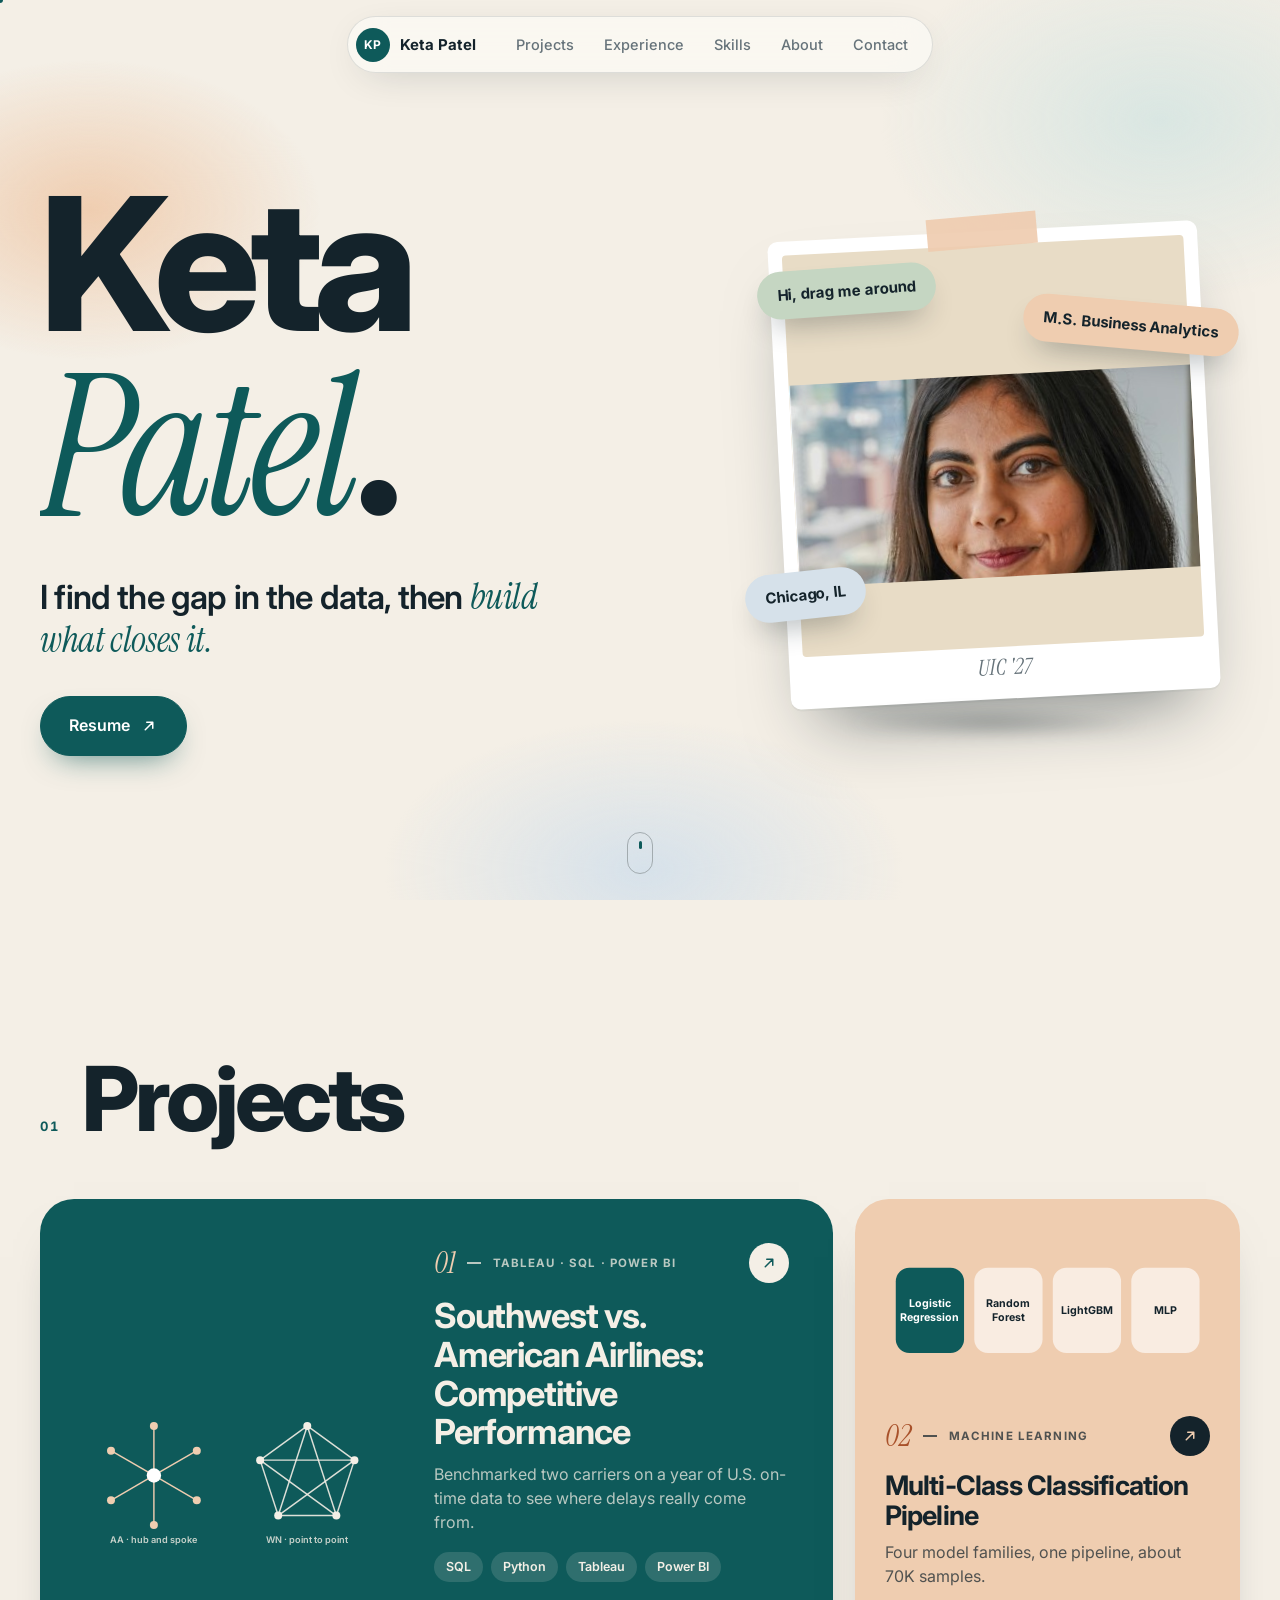
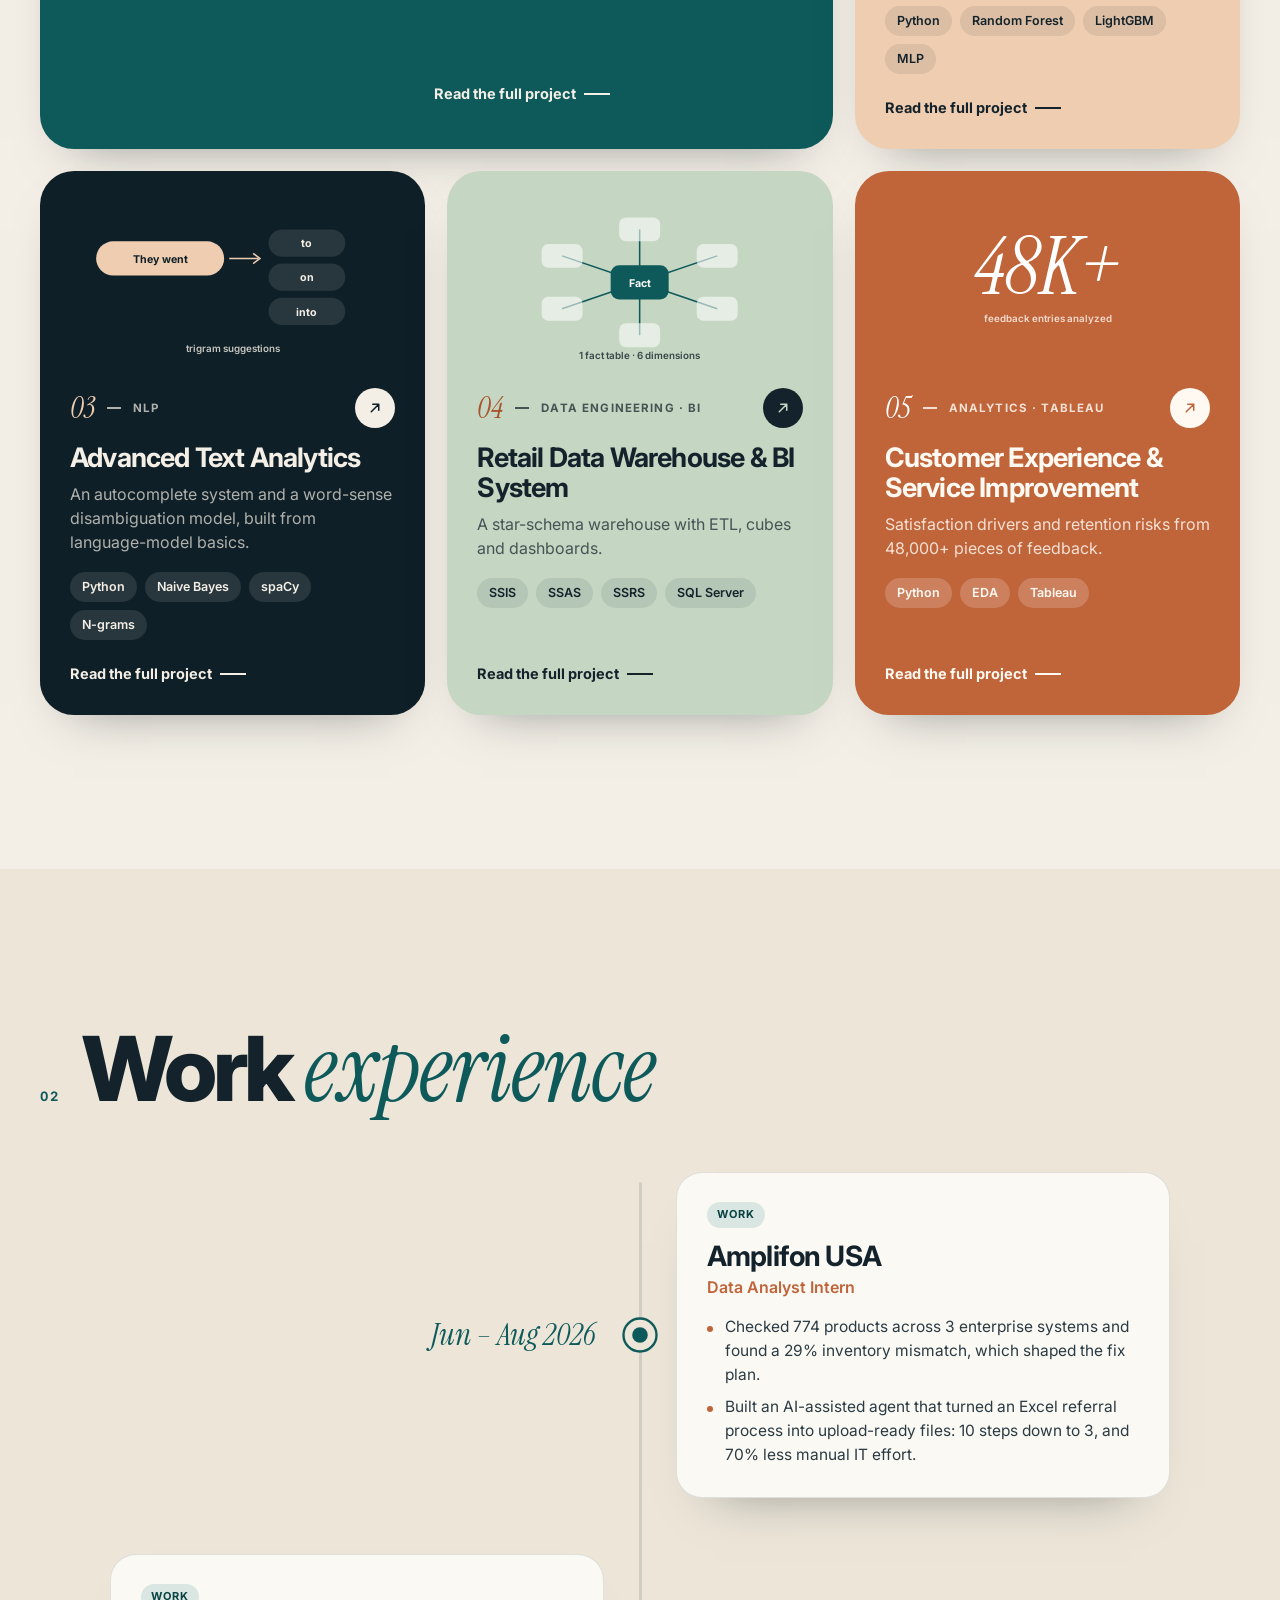
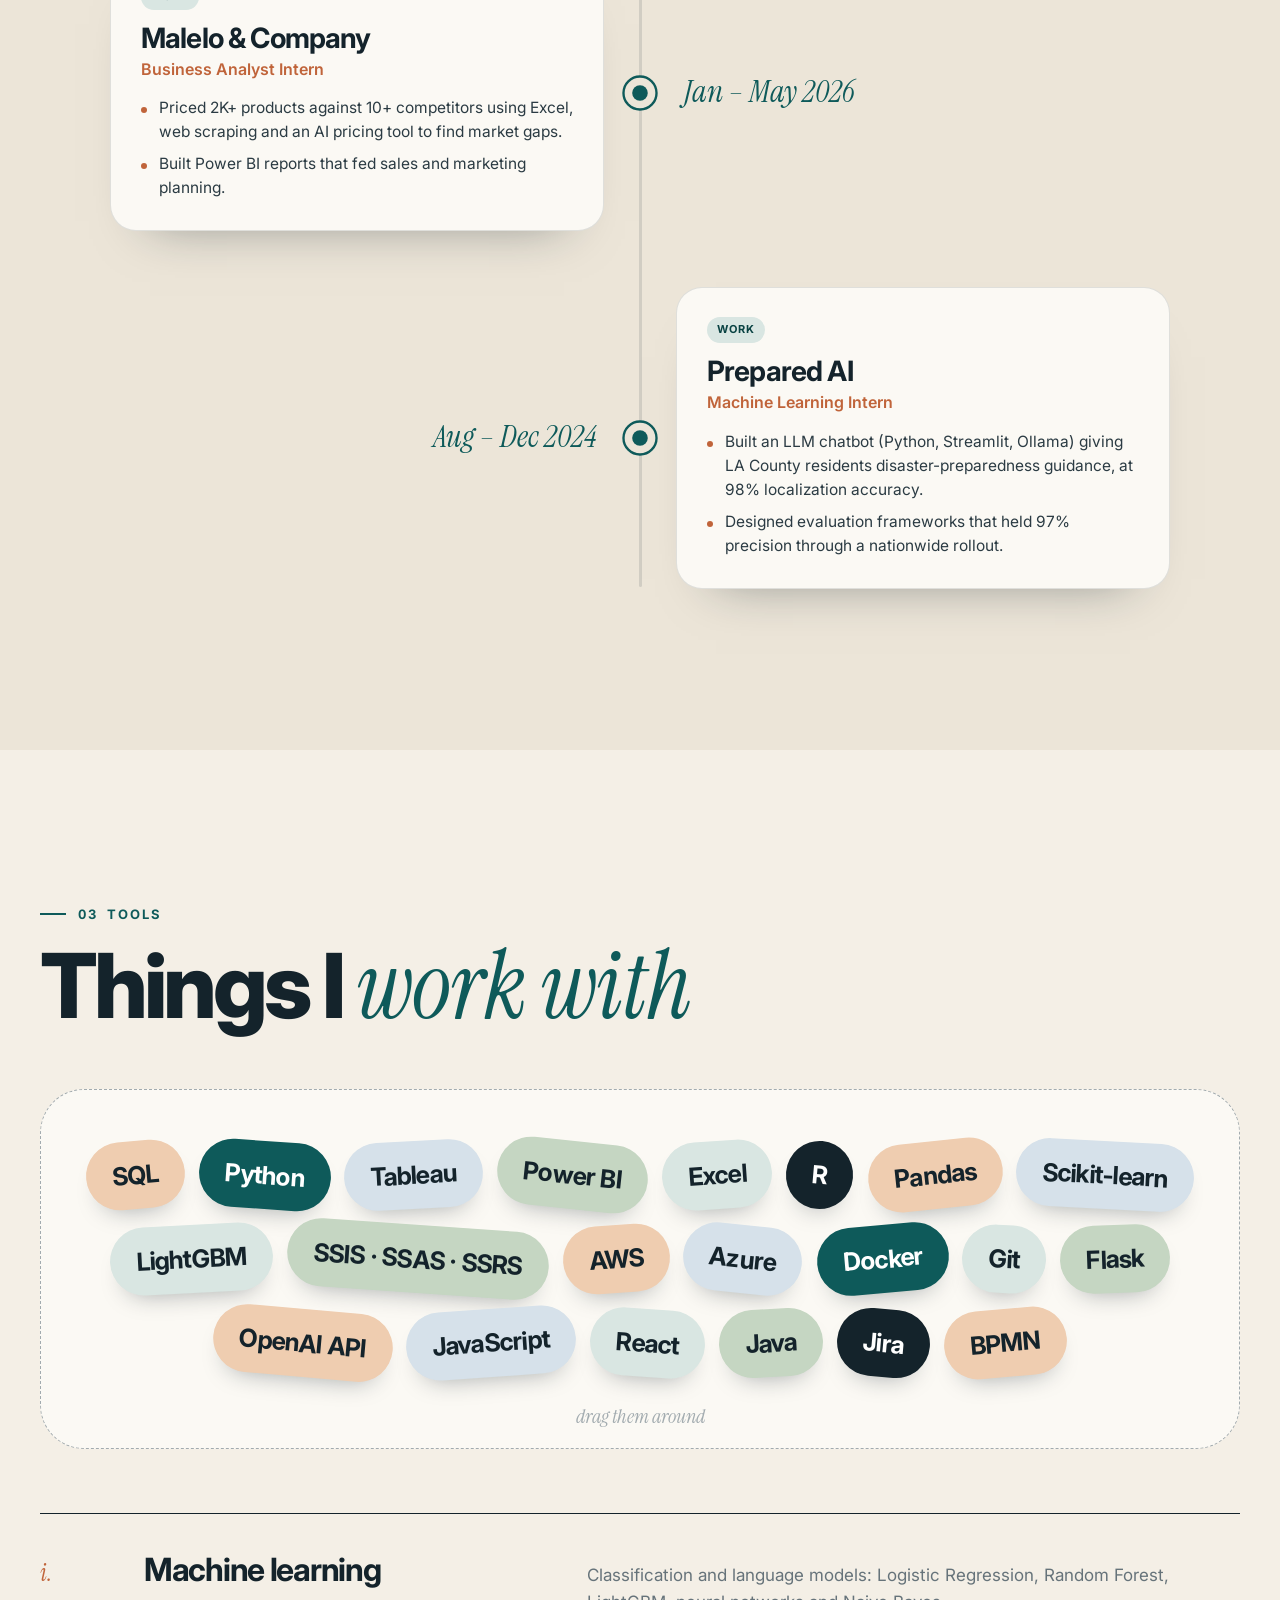
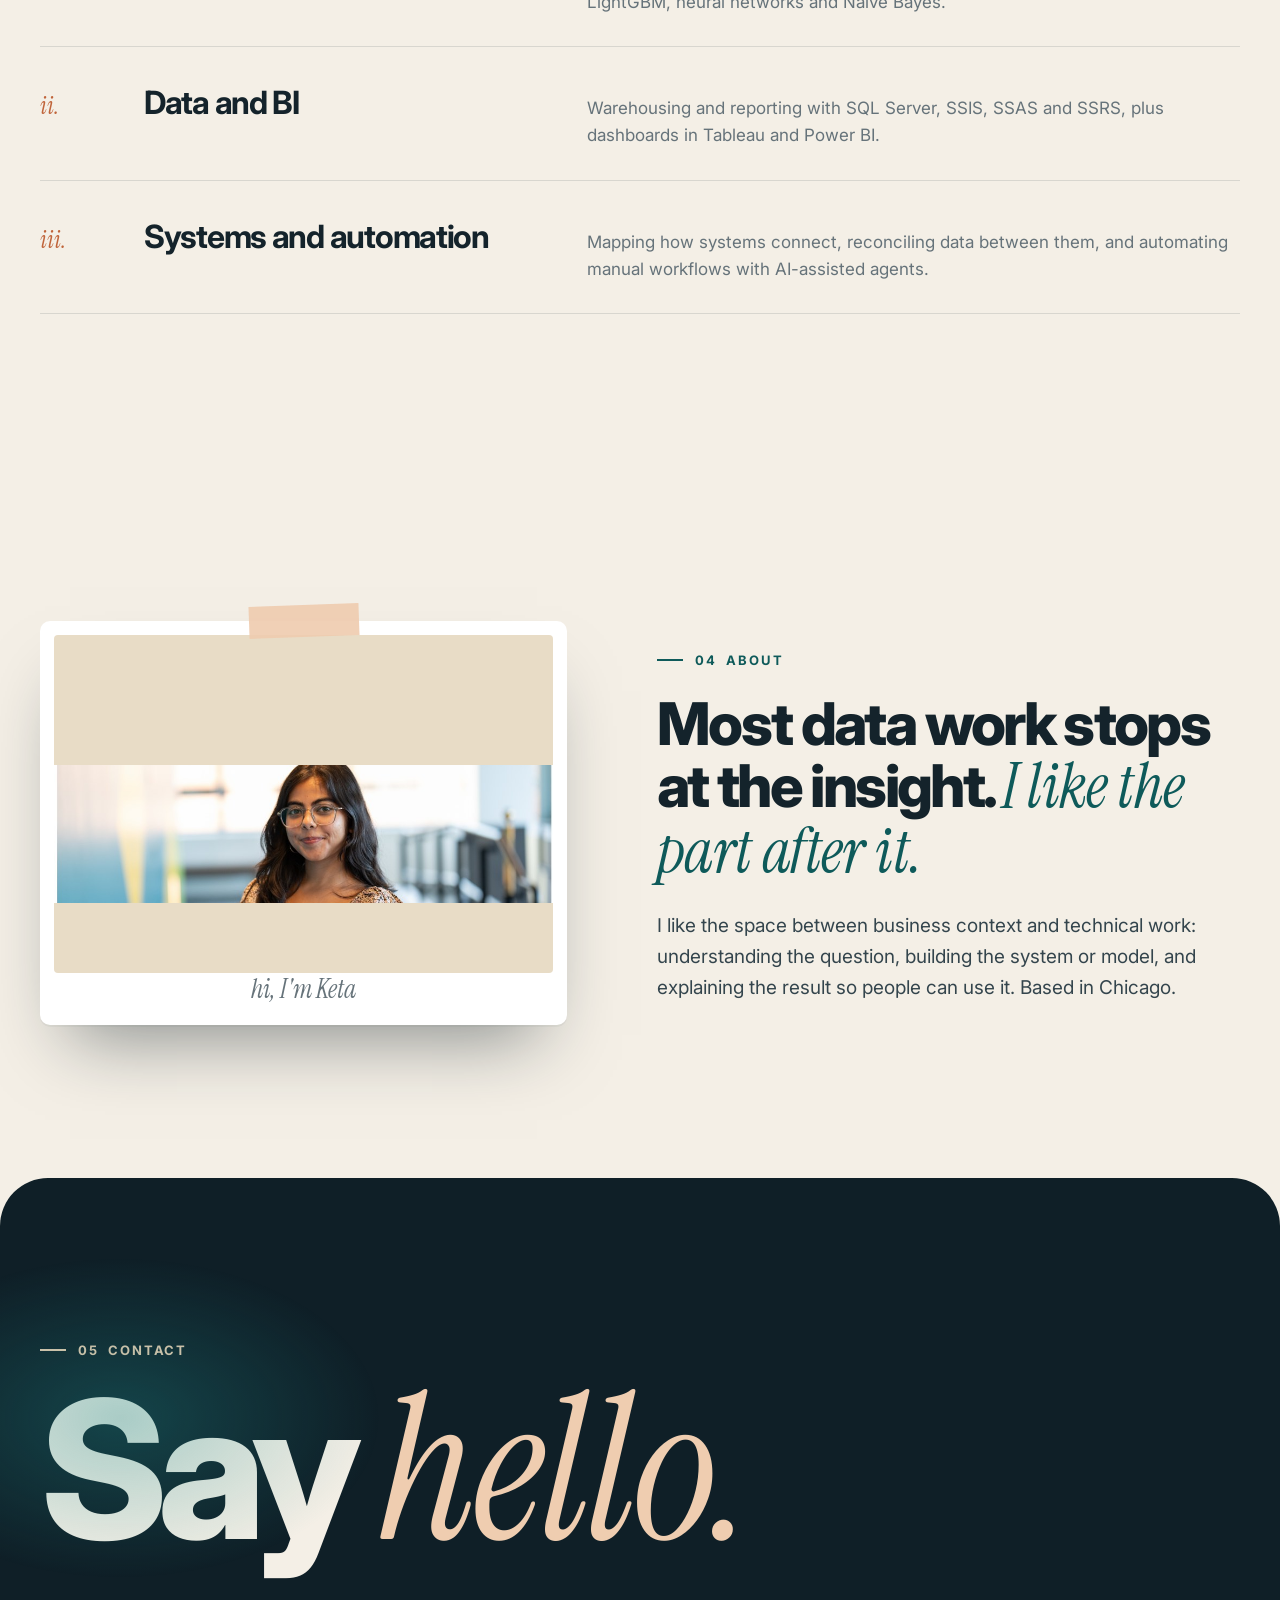
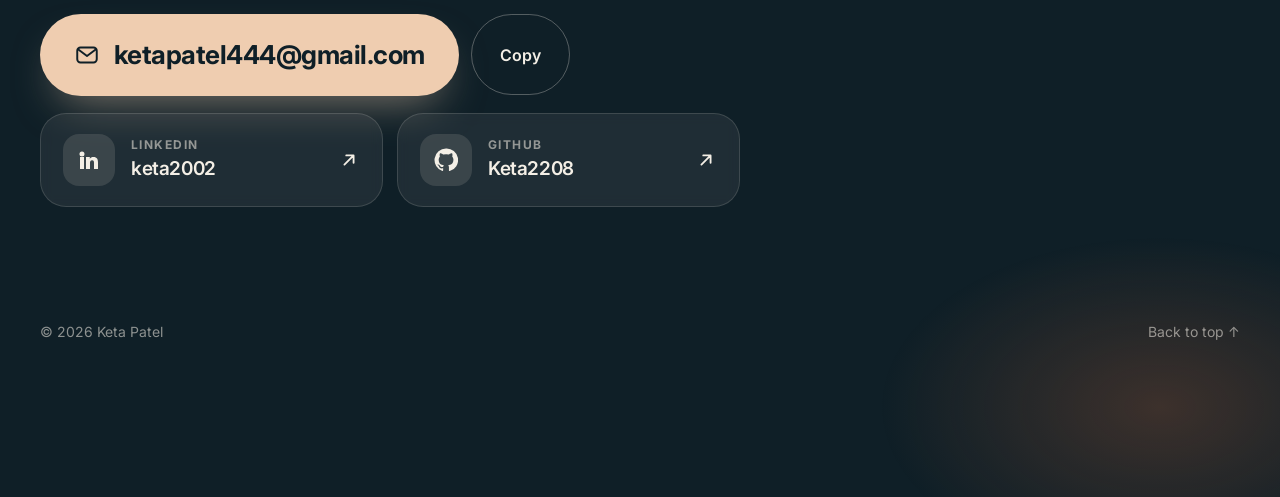
==== commit 242a34f7: "Add full project pages, remove old pages" ====
--- a/index.html
+++ b/index.html
@@ -1,191 +1,242 @@
 <!DOCTYPE html>
 <html lang="en">
 <head>
-<meta charset="UTF-8">
-<meta name="viewport" content="width=device-width, initial-scale=1.0">
-<meta name="description" content="Keta Patel's portfolio: analytics, machine learning, and business systems projects, organized by phase.">
-<title>Keta Patel - Business Analytics Portfolio</title>
-<script>document.documentElement.className="js";</script>
-<link rel="preconnect" href="https://fonts.googleapis.com">
-<link rel="preconnect" href="https://fonts.gstatic.com" crossorigin>
-<link href="https://fonts.googleapis.com/css2?family=Inter:wght@400;500;600;700;800&family=Instrument+Serif:ital@0;1&display=swap" rel="stylesheet">
-<link rel="stylesheet" href="styles.css?v=v4">
+  <meta charset="UTF-8">
+  <meta name="viewport" content="width=device-width, initial-scale=1.0">
+  <meta name="description" content="Keta Patel: business analytics, data, and automation. MS Business Analytics at UIC.">
+  <meta property="og:title" content="Keta Patel">
+  <meta property="og:description" content="I find the gap in the data, then build what closes it.">
+  <title>Keta Patel | Business Analytics</title>
+  <script>document.documentElement.classList.add("js");</script>
+  <link rel="preconnect" href="https://fonts.googleapis.com">
+  <link rel="preconnect" href="https://fonts.gstatic.com" crossorigin>
+  <link href="https://fonts.googleapis.com/css2?family=Inter:wght@400;500;600;700;800&family=Instrument+Serif:ital@0;1&display=swap" rel="stylesheet">
+  <link rel="stylesheet" href="styles.css?v=5">
 </head>
-<body class="is-intro">
-<div class="intro-trail" aria-hidden="true"></div>
-<div class="intro" aria-hidden="true"><div class="intro-inner">
-  <div class="intro-name"><span class="w"><span class="ch" style="--i:0">K</span><span class="ch" style="--i:1">e</span><span class="ch" style="--i:2">t</span><span class="ch" style="--i:3">a</span></span><span class="w"><span class="ch" style="--i:4">P</span><span class="ch" style="--i:5">a</span><span class="ch" style="--i:6">t</span><span class="ch" style="--i:7">e</span><span class="ch" style="--i:8">l</span></span></div>
-  <div class="intro-sub">Business analytics &middot; Chicago</div>
-  <div class="intro-bar"><i></i></div>
-</div></div>
-<div class="wipe" aria-hidden="true"><i style="--k:0"></i><i style="--k:1"></i><i style="--k:2"></i><i style="--k:3"></i><i style="--k:4"></i></div>
-<div class="scroll-progress" aria-hidden="true"></div>
-<div class="cursor" aria-hidden="true"></div><div class="cursor-dot" aria-hidden="true"></div>
-<header class="nav"><nav class="nav-pill" aria-label="Primary">
-  <a class="brand" href="index.html"><b>KP</b>Keta Patel</a>
-  <ul class="nav-links">
-    <li><a href="#projects">Projects</a></li><li><a href="#journey">Journey</a></li><li><a href="#skills">Skills</a></li><li><a href="#about">About</a></li><li><a href="#contact">Contact</a></li>
-  </ul>
-  <button class="menu-btn" type="button" aria-expanded="false" aria-label="Menu">Menu</button>
-  <a class="nav-cta" href="mailto:kpate650@uic.edu">Email</a>
-</nav></header>
-<div class="peek" aria-hidden="true"></div>
-
-<main>
-<section class="hero" id="top">
-  <div class="cloud a" data-depth="14" aria-hidden="true"><i></i><i></i><i></i></div><div class="cloud b" data-depth="22" aria-hidden="true"><i></i><i></i><i></i></div><div class="cloud c" data-depth="30" aria-hidden="true"><i></i><i></i><i></i></div><div class="cloud d" data-depth="18" aria-hidden="true"><i></i><i></i><i></i></div>
-  <div class="grain" aria-hidden="true"></div>
-  <div class="wrap hero-grid">
-    <div>
-      <span class="eyebrow stage s1"><i></i>M.S. Business Analytics &middot; UIC</span>
-      <h1 aria-label="Keta Patel"><span class="line"><span>Keta</span></span><span class="line"><span><em>Patel</em>.</span></span></h1>
-      <p class="hero-tag stage s2">Data-driven, <em>product-minded.</em></p>
-      <p class="hero-copy stage s3">Analytics, machine learning, and business systems, turned into decisions teams can act on.</p>
-      <div class="hero-actions stage s4"><a class="btn primary magnetic" href="#projects">View projects</a><a class="btn magnetic" href="mailto:kpate650@uic.edu">Say hello</a></div>
-    </div>
-    <div class="collage stage s5">
-      <div class="polaroid" data-depth="14"><span class="tape"></span><div class="ph"><img src="assets/keta-portrait.jpg" alt="Portrait of Keta Patel" width="400" height="400" fetchpriority="high"></div><div class="cap">Chicago, 2026</div></div>
-      <div class="sticker s-a" data-depth="28">M.S. Business Analytics</div>
-      <div class="sticker s-b" data-depth="22">Chicago, IL</div>
-      <div class="sticker s-c" data-depth="32">aspiring PM</div>
-      <div class="glass" data-depth="18"><strong>3 projects</strong>followed phase by phase<div class="pips"><s class="d"></s><s class="d"></s><s class="d"></s><s></s></div></div>
-    </div>
+<body>
+  <div class="intro" aria-hidden="true">
+    <div class="intro-panel a"></div><div class="intro-panel b"></div>
+    <div class="intro-word"><span>Keta</span> <em>Patel</em></div>
   </div>
-</section>
-<div class="ticker-wrap" aria-hidden="true"><div class="ticker"><div class="ticker-track">
-  <span>Data-driven<b></b><em>product-minded</em><b></b>Machine learning<b></b><em>systems thinking</em><b></b>Analytics<b></b></span><span>Data-driven<b></b><em>product-minded</em><b></b>Machine learning<b></b><em>systems thinking</em><b></b>Analytics<b></b></span><span>Data-driven<b></b><em>product-minded</em><b></b>Machine learning<b></b><em>systems thinking</em><b></b>Analytics<b></b></span><span>Data-driven<b></b><em>product-minded</em><b></b>Machine learning<b></b><em>systems thinking</em><b></b>Analytics<b></b></span>
-</div></div></div>
-
-<section class="statement"><div class="wrap">
-  <small class="reveal">What I do</small>
-  <p data-words>I turn messy *data into *decisions teams can act on, and I like building the systems and models behind them.</p>
-</div></section>
-
-<section id="projects" class="section"><div class="wrap">
-  <p class="kicker reveal">My work</p>
-  <h2 class="sec-title reveal" style="--d:80ms">Selected <em>projects</em></h2>
-  <p class="sec-lead reveal" style="--d:160ms">Hover to preview, click to open. Every project is broken into phases, from objective to deliverables.</p>
-  <div class="filters reveal" role="group" aria-label="Filter projects">
-    <button class="fchip active" type="button" data-filter="all" aria-pressed="true">All</button>
-    <button class="fchip" type="button" data-filter="data" aria-pressed="false">Data &amp; ML</button>
-    <button class="fchip" type="button" data-filter="industry" aria-pressed="false">Systems &amp; industry</button>
-  </div>
-  <div class="index">
-    
-<a class="row reveal" href="ml-pipeline.html" data-group="data" data-cursor="Open">
-  <span class="row-n">01</span>
-  <div><h3>Multi-Class Classification ML Pipeline</h3><div class="row-meta"><span>Python</span><span>LightGBM</span><span>Random Forest</span><span>MLP</span></div></div>
-  <span class="pill done">Complete</span>
-  <span class="row-go"><svg viewBox="0 0 24 24" fill="none" stroke="currentColor" stroke-width="2" stroke-linecap="round" stroke-linejoin="round"><path d="M7 17 17 7M9 7h8v8"/></svg></span>
-  <div class="row-art tone-warm" data-tone="tone-warm" aria-hidden="true"><svg viewBox="0 0 300 170" fill="none"><g stroke="currentColor" stroke-opacity=".15"><path d="M20 150h260M20 110h260M20 70h260"/></g><g fill="currentColor"><rect class="growbar" style="--k:0" x="40" y="80" width="38" height="70" rx="9" opacity=".25"/><rect class="growbar" style="--k:1" x="100" y="50" width="38" height="100" rx="9" opacity=".45"/><rect class="growbar" style="--k:2" x="160" y="30" width="38" height="120" rx="9" opacity=".7"/><rect class="growbar" style="--k:3" x="220" y="62" width="38" height="88" rx="9"/></g><path class="draw" pathLength="1" d="M30 120 C80 100 110 60 175 36 S250 52 275 70" stroke="#c0643a" stroke-width="4" stroke-linecap="round"/></svg></div>
-</a>
-    
-<a class="row reveal" href="walmart-capstone.html" data-group="data" data-cursor="Open">
-  <span class="row-n">02</span>
-  <div><h3>Agentic AI for Retail Demand &amp; Inventory Decisions</h3><div class="row-meta"><span>Agentic AI</span><span>RAG</span><span>Dashboard</span></div></div>
-  <span class="pill live">In progress</span>
-  <span class="row-go"><svg viewBox="0 0 24 24" fill="none" stroke="currentColor" stroke-width="2" stroke-linecap="round" stroke-linejoin="round"><path d="M7 17 17 7M9 7h8v8"/></svg></span>
-  <div class="row-art tone-sky" data-tone="tone-sky" aria-hidden="true"><svg viewBox="0 0 300 170" fill="none"><g stroke="currentColor" stroke-width="2.5" stroke-linecap="round"><path class="draw" pathLength="1" d="M70 85 L150 45 L230 85 M70 85 L150 125 L230 85 M150 45 V125"/></g><g fill="#fff" stroke="currentColor" stroke-width="2.5"><circle cx="70" cy="85" r="20"/><circle cx="150" cy="45" r="20"/><circle cx="230" cy="85" r="20"/><circle cx="150" cy="125" r="20"/></g><circle cx="150" cy="45" r="7" fill="#0e5a5a"/><circle cx="70" cy="85" r="7" fill="currentColor"/><circle cx="230" cy="85" r="7" fill="currentColor"/><circle cx="150" cy="125" r="7" fill="#c0643a"/></svg></div>
-</a>
-    
-<a class="row reveal" href="amplifon-internship.html" data-group="industry" data-cursor="Open">
-  <span class="row-n">03</span>
-  <div><h3>Amplifon IT Systems Support Internship</h3><div class="row-meta"><span>Lucidchart</span><span>Automation</span><span>Reconciliation</span></div></div>
-  <span class="pill soon">Summer 2026</span>
-  <span class="row-go"><svg viewBox="0 0 24 24" fill="none" stroke="currentColor" stroke-width="2" stroke-linecap="round" stroke-linejoin="round"><path d="M7 17 17 7M9 7h8v8"/></svg></span>
-  <div class="row-art tone-sage" data-tone="tone-sage" aria-hidden="true"><svg viewBox="0 0 300 170" fill="none"><g fill="#fff" stroke="currentColor" stroke-width="2.5"><rect x="28" y="28" width="96" height="46" rx="14"/><rect x="176" y="28" width="96" height="46" rx="14"/><rect x="28" y="98" width="96" height="46" rx="14"/><rect x="176" y="98" width="96" height="46" rx="14"/></g><g stroke="currentColor" stroke-width="2.5" stroke-linecap="round"><path class="draw" pathLength="1" d="M124 51h52M76 74v24M224 74v24M124 121h52"/></g><g fill="currentColor"><rect x="44" y="45" width="40" height="7" rx="3.5"/><rect x="192" y="45" width="40" height="7" rx="3.5"/><rect x="44" y="115" width="40" height="7" rx="3.5"/><rect x="192" y="115" width="40" height="7" rx="3.5"/></g><circle cx="248" cy="62" r="5" fill="#0e5a5a"/></svg></div>
-</a>
-    
-<a class="row reveal" href="mailto:kpate650@uic.edu?subject=About%20Advanced%20Text%20Analytics" data-group="data" data-cursor="Ask">
-  <span class="row-n">04</span>
-  <div><h3>Advanced Text Analytics</h3><div class="row-meta"><span>Python</span><span>NLP</span><span>Language models</span></div></div>
-  <span class="pill">Project</span>
-  <span class="row-go"><svg viewBox="0 0 24 24" fill="none" stroke="currentColor" stroke-width="2" stroke-linecap="round" stroke-linejoin="round"><path d="M7 17 17 7M9 7h8v8"/></svg></span>
-  <div class="row-art tone-rose" data-tone="tone-rose" aria-hidden="true"><svg viewBox="0 0 300 170" fill="none"><g fill="currentColor" opacity=".18"><rect x="40" y="34" width="220" height="12" rx="6"/><rect x="40" y="62" width="170" height="12" rx="6"/><rect x="40" y="90" width="200" height="12" rx="6"/><rect x="40" y="118" width="130" height="12" rx="6"/></g><rect x="92" y="58" width="56" height="20" rx="8" fill="#c0643a" opacity=".9"/><rect x="150" y="86" width="64" height="20" rx="8" fill="#0e5a5a" opacity=".85"/><path class="draw" pathLength="1" d="M120 82 C150 100 160 70 182 96" stroke="currentColor" stroke-width="2" stroke-linecap="round"/></svg></div>
-</a>
-    
-<a class="row reveal" href="mailto:kpate650@uic.edu?subject=About%20Retail%20Data%20Warehouse" data-group="industry" data-cursor="Ask">
-  <span class="row-n">05</span>
-  <div><h3>Retail Data Warehouse &amp; BI System</h3><div class="row-meta"><span>SQL Server</span><span>SSIS</span><span>SSRS</span></div></div>
-  <span class="pill">Project</span>
-  <span class="row-go"><svg viewBox="0 0 24 24" fill="none" stroke="currentColor" stroke-width="2" stroke-linecap="round" stroke-linejoin="round"><path d="M7 17 17 7M9 7h8v8"/></svg></span>
-  <div class="row-art tone-sand" data-tone="tone-sand" aria-hidden="true"><svg viewBox="0 0 300 170" fill="none"><g stroke="currentColor" stroke-width="2.5" fill="#fff"><path d="M60 50v70c0 10 22 18 50 18s50-8 50-18V50"/><ellipse cx="110" cy="50" rx="50" ry="18"/><path d="M60 85c0 10 22 18 50 18s50-8 50-18"/></g><g stroke="currentColor" stroke-width="2.5" stroke-linecap="round"><path class="draw" pathLength="1" d="M170 85h44"/></g><g fill="currentColor"><rect class="growbar" style="--k:0" x="224" y="95" width="14" height="40" rx="5" opacity=".35"/><rect class="growbar" style="--k:1" x="244" y="65" width="14" height="70" rx="5" opacity=".6"/><rect class="growbar" style="--k:2" x="264" y="40" width="14" height="95" rx="5"/></g></svg></div>
-</a>
-  </div>
-</div></section>
-
-<section id="journey" class="journey dark" aria-label="Work, phase by phase">
-  <div class="journey-pin">
-    <div class="cloud a" data-depth="10" aria-hidden="true"><i></i><i></i><i></i></div><div class="cloud b" data-depth="16" aria-hidden="true"><i></i><i></i><i></i></div>
-    <div class="jhead"><div class="wrap"><p class="kicker">Phase by phase</p></div></div>
-    <div class="jtrack">
-      <div class="jintro"><h2>Every project, <em>start to finish.</em></h2><p>Keep scrolling. Each project is laid out as a timeline of phases.</p><span class="jhint">Scroll <svg viewBox="0 0 24 24" fill="none" stroke="currentColor" stroke-width="2" stroke-linecap="round" stroke-linejoin="round"><path d="M5 12h14m-6-6 6 6-6 6"/></svg></span></div>
-      <article class="jcard"><div class="jtop"><span class="jnum">01</span><span class="pill done">Complete</span></div><h3>Multi-Class Classification ML Pipeline</h3><p class="jsum">A machine learning pipeline that classifies records into multiple classes, comparing four models on a dataset of roughly 70,000 samples.</p><div class="jphases"><div class="jp done"><i></i>Data Preparation</div><div class="jp done"><i></i>Model Training</div><div class="jp done"><i></i>Evaluation & Comparison</div><div class="jp done"><i></i>Final Report</div></div><a class="go" href="ml-pipeline.html" data-cursor="Open">See the phases <svg viewBox="0 0 24 24" fill="none" stroke="currentColor" stroke-width="2" stroke-linecap="round" stroke-linejoin="round"><path d="M7 17 17 7M9 7h8v8"/></svg></a></article>
-      <article class="jcard"><div class="jtop"><span class="jnum">02</span><span class="pill live">In progress</span></div><h3>Agentic AI for Retail Demand &amp; Inventory Decisions</h3><p class="jsum">A team capstone (IDS 560, Group 4) sponsored by Walmart, exploring how agentic AI can support demand and inventory decision-making in retail.</p><div class="jphases"><div class="jp "><i></i>Problem Framing</div><div class="jp "><i></i>Architecture & Design</div><div class="jp "><i></i>Build: RAG & Agent Logic</div><div class="jp "><i></i>Dashboard & Delivery</div></div><a class="go" href="walmart-capstone.html" data-cursor="Open">See the phases <svg viewBox="0 0 24 24" fill="none" stroke="currentColor" stroke-width="2" stroke-linecap="round" stroke-linejoin="round"><path d="M7 17 17 7M9 7h8v8"/></svg></a></article>
-      <article class="jcard"><div class="jtop"><span class="jnum">03</span><span class="pill">Summer 2026</span></div><h3>Amplifon IT Systems Support Internship</h3><p class="jsum">Four systems and process projects completed during a summer internship in Amplifon USA's IM&amp;T department, reporting to a Senior Business Systems Analyst.</p><div class="jphases"><div class="jp "><i></i>Product Review & Reconciliation</div><div class="jp "><i></i>Architecture Mapping</div><div class="jp "><i></i>Sub-Referral Code Automation</div><div class="jp "><i></i>PDF Forms Automation</div></div><a class="go" href="amplifon-internship.html" data-cursor="Open">See the phases <svg viewBox="0 0 24 24" fill="none" stroke="currentColor" stroke-width="2" stroke-linecap="round" stroke-linejoin="round"><path d="M7 17 17 7M9 7h8v8"/></svg></a></article>
-      <div class="jend"><p>That's the <br>journey so far.</p></div>
-    </div>
-    <div class="jprog" aria-hidden="true"><i></i><b></b></div>
-  </div>
-</section>
-
-<section id="skills" class="section"><div class="wrap">
-  <p class="kicker reveal">Tools</p>
-  <h2 class="sec-title reveal" style="--d:80ms">Things I <em>work with</em></h2>
-  <div class="board reveal scale">
-    <span class="stk c1" style="--r:-5deg">SQL</span>
-    <span class="stk c2" style="--r:4deg">Python</span>
-    <span class="stk c4" style="--r:-3deg">Excel</span>
-    <span class="stk c3" style="--r:6deg">Lucidchart</span>
-    <span class="stk c5" style="--r:-6deg">LightGBM</span>
-    <span class="stk c6" style="--r:3deg">Visio</span>
-    <span class="stk c1" style="--r:5deg">SQL Server BI</span>
-    <span class="stk c3" style="--r:-4deg">Canvas</span>
-    <span class="stk c4" style="--r:3deg">Blackboard</span>
-    <span class="stk c5" style="--r:-3deg">Random Forest</span>
-    <span class="stk c2" style="--r:6deg">Copilot</span>
-    <p class="hint">drag them around</p>
-  </div>
-  <div class="caps">
-    <div class="cap-row reveal"><span>i.</span><h3>Machine learning</h3><p>Classification pipelines with Logistic Regression, Random Forest, LightGBM, and neural networks.</p></div>
-    <div class="cap-row reveal"><span>ii.</span><h3>Data and BI</h3><p>Data warehousing and reporting with SQL Server, SSIS, SSAS, and SSRS.</p></div>
-    <div class="cap-row reveal"><span>iii.</span><h3>Systems and automation</h3><p>Architecture mapping, reconciliation, and workflow automation in a business setting.</p></div>
-    <div class="cap-row reveal"><span>iv.</span><h3>Teaching and leadership</h3><p>Teaching assistant, course builder in Canvas and Blackboard, and a graduate association officer.</p></div>
-  </div>
-</div></section>
-
-<section id="about" class="section"><div class="wrap about">
-  <div class="polaroid reveal scale"><span class="tape"></span><div class="ph"><img src="assets/keta-professional.jpg" alt="Keta Patel standing with arms crossed in a bright, modern hallway" width="926" height="626" loading="lazy"></div><div class="cap">hi, I'm Keta</div></div>
-  <div>
-    <p class="kicker reveal">About</p>
-    <h2 class="reveal" style="--d:80ms">Business analytics student, <em>aiming for product.</em></h2>
-    <p class="lead reveal" style="--d:160ms">I like the space between business context and technical work: understanding the question, building the system or model, and explaining the result so people can use it. Based in Chicago.</p>
-    <div class="stats reveal" style="--d:240ms">
-      <div class="stat"><b data-count="2">0</b><span>degrees, M.S. and B.S.</span></div>
-      <div class="stat"><b data-count="4">0</b><span>ML models compared</span></div>
-      <div class="stat"><b data-count="70" data-prefix="~" data-suffix="K">0</b><span>samples in the ML project</span></div>
-      <div class="stat"><b data-count="4">0</b><span>internship workstreams</span></div>
-    </div>
-  </div>
-  <div class="fact-grid">
-    <div class="fact reveal"><h3>Education</h3><p>M.S. Business Analytics, University of Illinois Chicago. B.S. Computer Science, University of Massachusetts Boston.</p></div>
-    <div class="fact reveal" style="--d:90ms"><h3>Experience</h3><p>IT Systems Support Intern at Amplifon USA. Graduate Assistant at UIC Technology Solutions. TA for IDS 472 and IDS 575.</p></div>
-    <div class="fact reveal" style="--d:180ms"><h3>Leadership</h3><p>VP of Alumni and Corporate Relations, Graduate Marketing Association (GMARK) at UIC.</p></div>
-    <div class="fact reveal" style="--d:270ms"><h3>Tools</h3><p>Python, SQL, Excel, Lucidchart, Visio, and the SQL Server BI stack.</p></div>
-  </div>
-</div></section>
-
-<section id="contact" class="outro dark">
-  <div class="cloud a" data-depth="12" aria-hidden="true"><i></i><i></i><i></i></div><div class="cloud b" data-depth="20" aria-hidden="true"><i></i><i></i><i></i></div><div class="cloud c" data-depth="26" aria-hidden="true"><i></i><i></i><i></i></div>
-  <div class="wrap">
-    <p class="kicker reveal">Contact</p>
-    <h2 class="reveal" style="--d:80ms">Say <em>hello.</em></h2>
-    <p class="reveal" style="--d:160ms">Email is the best way to reach me.</p>
-    <div class="hero-actions reveal" style="--d:240ms"><a class="btn light magnetic" href="mailto:kpate650@uic.edu">kpate650@uic.edu</a><a class="btn ghost-light magnetic" href="#top">Back to top</a></div>
-    <div class="foot"><span>&copy; 2026 Keta Patel</span><span>Designed and built with HTML, CSS, and JavaScript.</span></div>
-  </div>
-</section>
-</main>
-<script src="script.js?v=v4"></script>
+  <div class="progress" aria-hidden="true"></div>
+  <div class="cursor" aria-hidden="true"></div><div class="cursor-dot" aria-hidden="true"></div>
+
+  <header class="nav" id="nav">
+    <nav class="nav-pill" aria-label="Primary">
+      <a class="brand" href="#top"><span class="mono">KP</span><span class="brand-name">Keta Patel</span></a>
+      <ul>
+        <li><a href="#projects">Projects</a></li>
+        <li><a href="#experience">Experience</a></li>
+        <li><a href="#skills">Skills</a></li>
+        <li><a href="#about">About</a></li>
+        <li><a href="#contact">Contact</a></li>
+      </ul>
+    </nav>
+  </header>
+
+  <main id="top">
+    <!-- HERO -->
+    <section class="hero">
+      <div class="blobs" aria-hidden="true"><i class="bl b1" data-depth="10"></i><i class="bl b2" data-depth="-14"></i><i class="bl b3" data-depth="18"></i></div>
+      <div class="wrap hero-grid">
+        <div class="hero-copy">
+          <h1 class="hero-name"><span class="line"><span class="ln">Keta</span></span><span class="line"><span class="ln serif">Patel<b class="dot">.</b></span></span></h1>
+          <p class="hook rv" style="--d:.5s">I find the gap in the data, then <em>build what closes it.</em></p>
+          <div class="hero-cta rv" style="--d:.65s">
+            <a class="btn primary magnetic" href="assets/Keta-Patel-Resume.pdf" target="_blank" rel="noopener" data-cursor="Open">Resume
+              <svg viewBox="0 0 24 24" aria-hidden="true"><path d="M7 17 17 7M9 7h8v8" fill="none" stroke="currentColor" stroke-width="2" stroke-linecap="round" stroke-linejoin="round"/></svg>
+            </a>
+          </div>
+        </div>
+        <div class="hero-photo" data-depth="-26">
+          <figure class="polaroid">
+            <span class="tape"></span>
+            <div class="ph"><img src="assets/keta-portrait.jpg" alt="Portrait of Keta Patel" width="400" height="400" fetchpriority="high"></div>
+            <figcaption>UIC '27</figcaption>
+          </figure>
+          <span class="sticker s-a drag" data-depth="16">Chicago, IL</span>
+          <span class="sticker s-b drag" data-depth="-12">M.S. Business Analytics</span>
+          <span class="sticker s-c drag" data-depth="22">Hi, drag me around</span>
+        </div>
+      </div>
+      <a class="scroll-cue" href="#projects" aria-label="Scroll down"><span></span></a>
+    </section>
+
+    <!-- PROJECTS -->
+    <section class="section" id="projects">
+      <div class="wrap">
+        <header class="sec-head rv"><span class="kicker">01</span><h2>Projects</h2></header>
+        <div class="pgrid">
+          <article class="pcard rv s4 th-teal wide" style="--d:0.00s" tabindex="0" role="button" aria-label="Read the full project: Southwest vs. American Airlines: Competitive Performance" data-cursor="Open" data-id="sw" data-href="southwest.html">
+            <div class="pvis"><svg viewBox="0 0 400 200" role="img" aria-label="Hub and spoke network next to a point to point network"><line x1="105" y1="102" x2="105.0" y2="40.0" class="ln a"/><line x1="105" y1="102" x2="158.7" y2="71.0" class="ln a"/><line x1="105" y1="102" x2="158.7" y2="133.0" class="ln a"/><line x1="105" y1="102" x2="105.0" y2="164.0" class="ln a"/><line x1="105" y1="102" x2="51.3" y2="133.0" class="ln a"/><line x1="105" y1="102" x2="51.3" y2="71.0" class="ln a"/><circle cx="105.0" cy="40.0" r="5" class="dt a"/><circle cx="158.7" cy="71.0" r="5" class="dt a"/><circle cx="158.7" cy="133.0" r="5" class="dt a"/><circle cx="105.0" cy="164.0" r="5" class="dt a"/><circle cx="51.3" cy="133.0" r="5" class="dt a"/><circle cx="51.3" cy="71.0" r="5" class="dt a"/><circle cx="105" cy="102" r="9" class="dt a big"/><line x1="297.0" y1="40.0" x2="356.0" y2="82.8" class="ln b"/><line x1="297.0" y1="40.0" x2="333.4" y2="152.2" class="ln b"/><line x1="297.0" y1="40.0" x2="260.6" y2="152.2" class="ln b"/><line x1="297.0" y1="40.0" x2="238.0" y2="82.8" class="ln b"/><line x1="356.0" y1="82.8" x2="333.4" y2="152.2" class="ln b"/><line x1="356.0" y1="82.8" x2="260.6" y2="152.2" class="ln b"/><line x1="356.0" y1="82.8" x2="238.0" y2="82.8" class="ln b"/><line x1="333.4" y1="152.2" x2="260.6" y2="152.2" class="ln b"/><line x1="333.4" y1="152.2" x2="238.0" y2="82.8" class="ln b"/><line x1="260.6" y1="152.2" x2="238.0" y2="82.8" class="ln b"/><circle cx="297.0" cy="40.0" r="5" class="dt b"/><circle cx="356.0" cy="82.8" r="5" class="dt b"/><circle cx="333.4" cy="152.2" r="5" class="dt b"/><circle cx="260.6" cy="152.2" r="5" class="dt b"/><circle cx="238.0" cy="82.8" r="5" class="dt b"/><text x="105" y="187" class="lb">AA &middot; hub and spoke</text><text x="297" y="187" class="lb">WN &middot; point to point</text></svg></div>
+            <div class="pbody-c">
+              <div class="ptop"><span class="num-i">01</span><span class="kicker sm">Tableau &middot; SQL &middot; Power BI</span><span class="go-b" aria-hidden="true"><svg viewBox="0 0 24 24"><path d="M7 17 17 7M9 7h8v8" fill="none" stroke="currentColor" stroke-width="2" stroke-linecap="round" stroke-linejoin="round"/></svg></span></div>
+              <h3>Southwest vs. American Airlines: Competitive Performance</h3>
+              <p>Benchmarked two carriers on a year of U.S. on-time data to see where delays really come from.</p>
+              <div class="chips"><i>SQL</i><i>Python</i><i>Tableau</i><i>Power BI</i></div>
+              <span class="more">Read the full project</span>
+            </div>
+            
+          </article>
+          <article class="pcard rv s2 th-apricot" style="--d:0.08s" tabindex="0" role="button" aria-label="Read the full project: Multi-Class Classification Pipeline" data-cursor="Open" data-id="ml" data-href="ml-pipeline.html">
+            <div class="pvis"><svg viewBox="0 0 400 200" role="img" aria-label="Four models compared"><rect x="22" y="50" width="80" height="100" rx="16" class="tile t0"/><text x="62" y="96" class="tx w">Logistic</text><text x="62" y="112" class="tx w">Regression</text><rect x="114" y="50" width="80" height="100" rx="16" class="tile t1"/><text x="154" y="96" class="tx">Random</text><text x="154" y="112" class="tx">Forest</text><rect x="206" y="50" width="80" height="100" rx="16" class="tile t2"/><text x="246" y="104" class="tx">LightGBM</text><rect x="298" y="50" width="80" height="100" rx="16" class="tile t3"/><text x="338" y="104" class="tx">MLP</text></svg></div>
+            <div class="pbody-c">
+              <div class="ptop"><span class="num-i">02</span><span class="kicker sm">Machine learning</span><span class="go-b" aria-hidden="true"><svg viewBox="0 0 24 24"><path d="M7 17 17 7M9 7h8v8" fill="none" stroke="currentColor" stroke-width="2" stroke-linecap="round" stroke-linejoin="round"/></svg></span></div>
+              <h3>Multi-Class Classification Pipeline</h3>
+              <p>Four model families, one pipeline, about 70K samples.</p>
+              <div class="chips"><i>Python</i><i>Random Forest</i><i>LightGBM</i><i>MLP</i></div>
+              <span class="more">Read the full project</span>
+            </div>
+            
+          </article>
+          <article class="pcard rv s2 th-navy" style="--d:0.00s" tabindex="0" role="button" aria-label="Read the full project: Advanced Text Analytics" data-cursor="Open" data-id="nlp" data-href="text-analytics.html">
+            <div class="pvis"><svg viewBox="0 0 400 200" role="img" aria-label="Next word suggestions"><rect x="40" y="52" width="150" height="40" rx="20" class="tile t0"/><text x="115" y="77" class="tx w">They went</text><path d="M196 72h34" class="ln a"/><path d="M224 66l8 6-8 6" class="ln a" fill="none"/><rect x="242" y="38" width="90" height="32" rx="16" class="tile t1"/><text x="287" y="59" class="tx">to</text><rect x="242" y="78" width="90" height="32" rx="16" class="tile t2"/><text x="287" y="99" class="tx">on</text><rect x="242" y="118" width="90" height="32" rx="16" class="tile t3"/><text x="287" y="139" class="tx">into</text><text x="200" y="182" class="lb">trigram suggestions</text></svg></div>
+            <div class="pbody-c">
+              <div class="ptop"><span class="num-i">03</span><span class="kicker sm">NLP</span><span class="go-b" aria-hidden="true"><svg viewBox="0 0 24 24"><path d="M7 17 17 7M9 7h8v8" fill="none" stroke="currentColor" stroke-width="2" stroke-linecap="round" stroke-linejoin="round"/></svg></span></div>
+              <h3>Advanced Text Analytics</h3>
+              <p>An autocomplete system and a word-sense disambiguation model, built from language-model basics.</p>
+              <div class="chips"><i>Python</i><i>Naive Bayes</i><i>spaCy</i><i>N-grams</i></div>
+              <span class="more">Read the full project</span>
+            </div>
+            
+          </article>
+          <article class="pcard rv s2 th-sage" style="--d:0.08s" tabindex="0" role="button" aria-label="Read the full project: Retail Data Warehouse &amp; BI System" data-cursor="Open" data-id="dw" data-href="data-warehouse.html">
+            <div class="pvis"><svg viewBox="0 0 400 200" role="img" aria-label="Star schema"><line x1="200" y1="100" x2="200.0" y2="38.0" class="ln a"/><line x1="200" y1="100" x2="290.9" y2="69.0" class="ln a"/><line x1="200" y1="100" x2="290.9" y2="131.0" class="ln a"/><line x1="200" y1="100" x2="200.0" y2="162.0" class="ln a"/><line x1="200" y1="100" x2="109.1" y2="131.0" class="ln a"/><line x1="200" y1="100" x2="109.1" y2="69.0" class="ln a"/><rect x="176.0" y="24.0" width="48" height="28" rx="8" class="tile t1"/><rect x="266.9" y="55.0" width="48" height="28" rx="8" class="tile t1"/><rect x="266.9" y="117.0" width="48" height="28" rx="8" class="tile t1"/><rect x="176.0" y="148.0" width="48" height="28" rx="8" class="tile t1"/><rect x="85.1" y="117.0" width="48" height="28" rx="8" class="tile t1"/><rect x="85.1" y="55.0" width="48" height="28" rx="8" class="tile t1"/><rect x="166" y="80" width="68" height="40" rx="10" class="tile t0"/><text x="200" y="105" class="tx w">Fact</text><text x="200" y="190" class="lb">1 fact table &middot; 6 dimensions</text></svg></div>
+            <div class="pbody-c">
+              <div class="ptop"><span class="num-i">04</span><span class="kicker sm">Data engineering &middot; BI</span><span class="go-b" aria-hidden="true"><svg viewBox="0 0 24 24"><path d="M7 17 17 7M9 7h8v8" fill="none" stroke="currentColor" stroke-width="2" stroke-linecap="round" stroke-linejoin="round"/></svg></span></div>
+              <h3>Retail Data Warehouse &amp; BI System</h3>
+              <p>A star-schema warehouse with ETL, cubes and dashboards.</p>
+              <div class="chips"><i>SSIS</i><i>SSAS</i><i>SSRS</i><i>SQL Server</i></div>
+              <span class="more">Read the full project</span>
+            </div>
+            
+          </article>
+          <article class="pcard rv s2 th-clay" style="--d:0.00s" tabindex="0" role="button" aria-label="Read the full project: Customer Experience &amp; Service Improvement" data-cursor="Open" data-id="cx" data-href="customer-experience.html">
+            <div class="pvis"><svg viewBox="0 0 400 200" role="img" aria-label="48,000 plus feedback entries"><text x="200" y="112" class="huge">48K+</text><text x="200" y="146" class="lb">feedback entries analyzed</text></svg></div>
+            <div class="pbody-c">
+              <div class="ptop"><span class="num-i">05</span><span class="kicker sm">Analytics &middot; Tableau</span><span class="go-b" aria-hidden="true"><svg viewBox="0 0 24 24"><path d="M7 17 17 7M9 7h8v8" fill="none" stroke="currentColor" stroke-width="2" stroke-linecap="round" stroke-linejoin="round"/></svg></span></div>
+              <h3>Customer Experience &amp; Service Improvement</h3>
+              <p>Satisfaction drivers and retention risks from 48,000+ pieces of feedback.</p>
+              <div class="chips"><i>Python</i><i>EDA</i><i>Tableau</i></div>
+              <span class="more">Read the full project</span>
+            </div>
+            
+          </article>
+        </div>
+      </div>
+    </section>
+
+    <!-- EXPERIENCE -->
+    <section class="section tint" id="experience">
+      <div class="wrap">
+        <header class="sec-head rv"><span class="kicker">02</span><h2>Work <em>experience</em></h2></header>
+        <ol class="tl" id="tl">
+          <li class="tl-line" aria-hidden="true"><i class="tl-fill"></i><i class="tl-dot"></i></li>
+          <li class="tl-item work rv">
+            <div class="tl-date">Jun &ndash; Aug 2026</div>
+            <span class="tl-node" aria-hidden="true"><i></i></span>
+            <div class="tl-card">
+              <span class="tag">Work</span>
+              <h3>Amplifon USA</h3>
+              <p class="role">Data Analyst Intern</p>
+              <ul><li>Checked 774 products across 3 enterprise systems and found a 29% inventory mismatch, which shaped the fix plan.</li><li>Built an AI-assisted agent that turned an Excel referral process into upload-ready files: 10 steps down to 3, and 70% less manual IT effort.</li></ul>
+            </div>
+          </li>
+          <li class="tl-item work rv alt">
+            <div class="tl-date">Jan &ndash; May 2026</div>
+            <span class="tl-node" aria-hidden="true"><i></i></span>
+            <div class="tl-card">
+              <span class="tag">Work</span>
+              <h3>Malelo &amp; Company</h3>
+              <p class="role">Business Analyst Intern</p>
+              <ul><li>Priced 2K+ products against 10+ competitors using Excel, web scraping and an AI pricing tool to find market gaps.</li><li>Built Power BI reports that fed sales and marketing planning.</li></ul>
+            </div>
+          </li>
+          <li class="tl-item work rv">
+            <div class="tl-date">Aug &ndash; Dec 2024</div>
+            <span class="tl-node" aria-hidden="true"><i></i></span>
+            <div class="tl-card">
+              <span class="tag">Work</span>
+              <h3>Prepared AI</h3>
+              <p class="role">Machine Learning Intern</p>
+              <ul><li>Built an LLM chatbot (Python, Streamlit, Ollama) giving LA County residents disaster-preparedness guidance, at 98% localization accuracy.</li><li>Designed evaluation frameworks that held 97% precision through a nationwide rollout.</li></ul>
+            </div>
+          </li>
+        </ol>
+      </div>
+    </section>
+
+    <!-- SKILLS -->
+    <section class="section" id="skills">
+      <div class="wrap">
+        <header class="sec-head col rv"><span class="kicker">03 &nbsp;Tools</span><h2>Things I <em>work with</em></h2></header>
+        <div class="board rv" id="board">
+        <span class="stk k1" style="--r:-5deg">SQL</span>
+        <span class="stk k2" style="--r:4deg">Python</span>
+        <span class="stk k3" style="--r:-3deg">Tableau</span>
+        <span class="stk k4" style="--r:6deg">Power BI</span>
+        <span class="stk k5" style="--r:-4deg">Excel</span>
+        <span class="stk k6" style="--r:5deg">R</span>
+        <span class="stk k1" style="--r:-6deg">Pandas</span>
+        <span class="stk k3" style="--r:3deg">Scikit-learn</span>
+        <span class="stk k5" style="--r:-3deg">LightGBM</span>
+        <span class="stk k4" style="--r:4deg">SSIS &middot; SSAS &middot; SSRS</span>
+        <span class="stk k1" style="--r:-4deg">AWS</span>
+        <span class="stk k3" style="--r:6deg">Azure</span>
+        <span class="stk k2" style="--r:-5deg">Docker</span>
+        <span class="stk k5" style="--r:3deg">Git</span>
+        <span class="stk k4" style="--r:-2deg">Flask</span>
+        <span class="stk k1" style="--r:5deg">OpenAI API</span>
+        <span class="stk k3" style="--r:-4deg">JavaScript</span>
+        <span class="stk k5" style="--r:4deg">React</span>
+        <span class="stk k4" style="--r:-3deg">Java</span>
+        <span class="stk k6" style="--r:5deg">Jira</span>
+        <span class="stk k1" style="--r:-5deg">BPMN</span>
+          <p class="hint">drag them around</p>
+        </div>
+        <div class="caps">
+          <div class="cap-row rv"><span>i.</span><h3>Machine learning</h3><p>Classification and language models: Logistic Regression, Random Forest, LightGBM, neural networks and Naive Bayes.</p></div>
+          <div class="cap-row rv"><span>ii.</span><h3>Data and BI</h3><p>Warehousing and reporting with SQL Server, SSIS, SSAS and SSRS, plus dashboards in Tableau and Power BI.</p></div>
+          <div class="cap-row rv"><span>iii.</span><h3>Systems and automation</h3><p>Mapping how systems connect, reconciling data between them, and automating manual workflows with AI-assisted agents.</p></div>
+        </div>
+      </div>
+    </section>
+
+    <!-- ABOUT -->
+    <section class="section about" id="about">
+      <div class="wrap about-grid">
+        <figure class="polaroid wide rv">
+          <span class="tape"></span>
+          <div class="ph"><img src="assets/keta-professional.jpg" alt="Keta Patel standing with arms crossed in a bright, modern hallway" width="926" height="626" loading="lazy"></div>
+          <figcaption>hi, I'm Keta</figcaption>
+        </figure>
+        <div class="about-copy">
+          <span class="kicker rv">04 &nbsp;About</span>
+          <h2 class="about-h rv" style="--d:.08s">Most data work stops at the insight. <em>I like the part after it.</em></h2>
+          <p class="rv" style="--d:.16s">I like the space between business context and technical work: understanding the question, building the system or model, and explaining the result so people can use it. Based in Chicago.</p>
+        </div>
+      </div>
+    </section>
+
+    <!-- CONTACT -->
+    <section class="section dark contact" id="contact">
+      <div class="blobs" aria-hidden="true"><i class="bl c1" data-depth="12"></i><i class="bl c2" data-depth="-16"></i></div>
+      <div class="wrap">
+        <span class="kicker rv">05 &nbsp;Contact</span>
+        <h2 class="big rv">Say <em>hello.</em></h2>
+        <div class="mailbar rv">
+          <a class="mailbtn magnetic" href="mailto:ketapatel444@gmail.com" data-cursor="Send"><svg viewBox="0 0 24 24" fill="none" stroke="currentColor" stroke-width="1.8" stroke-linecap="round" stroke-linejoin="round"><rect x="3" y="5" width="18" height="14" rx="3"/><path d="m4 7 8 6 8-6"/></svg><span>ketapatel444@gmail.com</span></a>
+          <button class="copybtn" type="button" id="copy" aria-label="Copy email address">Copy</button>
+        </div>
+        <div class="ctiles">
+          <a class="ctile rv magnetic" style="--d:0.05s" href="https://www.linkedin.com/in/keta2002" target="_blank" rel="noopener" data-cursor="Open"><span class="ico"><svg viewBox="0 0 24 24" fill="currentColor"><path d="M4.98 3.5a2.5 2.5 0 1 1 0 5 2.5 2.5 0 0 1 0-5zM3 9h4v12H3zM9 9h3.8v1.7h.1C13.4 9.7 14.8 9 16.5 9 20 9 21 11.3 21 14.5V21h-4v-5.6c0-1.4 0-3.1-1.9-3.1S13 13.8 13 15.3V21H9z"/></svg></span><span class="ctxt"><small>LinkedIn</small><b>keta2002</b></span><svg class="arr" viewBox="0 0 24 24"><path d="M7 17 17 7M9 7h8v8" fill="none" stroke="currentColor" stroke-width="2" stroke-linecap="round" stroke-linejoin="round"/></svg></a>
+          <a class="ctile rv magnetic" style="--d:0.12s" href="https://github.com/Keta2208" target="_blank" rel="noopener" data-cursor="Open"><span class="ico"><svg viewBox="0 0 24 24" fill="currentColor"><path d="M12 .5a11.5 11.5 0 0 0-3.64 22.41c.58.1.79-.25.79-.56v-2c-3.2.7-3.88-1.37-3.88-1.37-.52-1.33-1.28-1.69-1.28-1.69-1.05-.72.08-.7.08-.7 1.16.08 1.77 1.19 1.77 1.19 1.03 1.77 2.7 1.26 3.36.96.1-.75.4-1.26.73-1.55-2.55-.29-5.24-1.28-5.24-5.69 0-1.26.45-2.28 1.19-3.09-.12-.29-.52-1.46.11-3.05 0 0 .97-.31 3.17 1.18a11 11 0 0 1 5.78 0c2.2-1.49 3.17-1.18 3.17-1.18.63 1.59.23 2.76.11 3.05.74.81 1.19 1.83 1.19 3.09 0 4.42-2.69 5.39-5.25 5.68.41.36.78 1.06.78 2.14v3.17c0 .31.21.67.8.56A11.5 11.5 0 0 0 12 .5z"/></svg></span><span class="ctxt"><small>GitHub</small><b>Keta2208</b></span><svg class="arr" viewBox="0 0 24 24"><path d="M7 17 17 7M9 7h8v8" fill="none" stroke="currentColor" stroke-width="2" stroke-linecap="round" stroke-linejoin="round"/></svg></a>
+        </div>
+        <footer class="foot"><span>&copy; 2026 Keta Patel</span><a href="#top">Back to top &uarr;</a></footer>
+      </div>
+    </section>
+  </main>
+
+  <script src="script.js?v=5"></script>
 </body>
 </html>
--- a/styles.css
+++ b/styles.css
@@ -1,445 +1,436 @@
 :root {
-  --bg: #f4efe6;
-  --bg-2: #ebe4d7;
-  --card: #fbf9f4;
-  --ink: #14232b;
-  --soft: #66737a;
-  --faint: #a2abaf;
-  --line: rgba(20, 35, 43, 0.12);
-  --mist: #d9e6e2;
-  --apricot: #efcdb0;
-  --accent: #0e5a5a;
-  --accent-d: #0a4343;
-  --clay: #c0643a;
-  --deep: #0f1f27;
-  --deep-2: #173039;
-  --haze: #d6e1ea;
-  --sage: #c5d6c2;
-  --sand: #e8dcc6;
-  --ease: cubic-bezier(0.16, 1, 0.3, 1);
-  --sans: "Inter", -apple-system, BlinkMacSystemFont, "Segoe UI", sans-serif;
-  --serif: "Instrument Serif", "Playfair Display", Georgia, serif;
-  --max: 1200px;
-}
-* { box-sizing: border-box; }
+  --bg: #f4efe6; --bg-2: #ece5d8; --card: #fbf9f4; --ink: #14232b; --soft: #66737a; --faint: #a2abaf;
+  --line: rgba(20,35,43,.12); --mist: #d9e6e2; --apricot: #efcdb0; --accent: #0e5a5a; --accent-d: #0a4343;
+  --clay: #c0643a; --deep: #0f1f27; --deep-2: #173039; --haze: #d6e1ea; --sage: #c5d6c2; --sand: #e8dcc6;
+  --sans: "Inter", system-ui, -apple-system, "Segoe UI", sans-serif;
+  --serif: "Instrument Serif", "Iowan Old Style", Georgia, serif;
+  --ease: cubic-bezier(.22,1,.36,1);
+  --r: 28px;
+}
+*, *::before, *::after { box-sizing: border-box; }
 html { scroll-behavior: smooth; -webkit-text-size-adjust: 100%; }
-body { margin: 0; background: var(--bg); color: var(--ink); font-family: var(--sans); line-height: 1.5; -webkit-font-smoothing: antialiased; overflow-x: hidden; }
-body.is-intro { overflow: hidden; }
+body { margin: 0; background: var(--bg); color: var(--ink); font-family: var(--sans); font-size: 17px; line-height: 1.6; -webkit-font-smoothing: antialiased; overflow-x: hidden; }
+img, svg { display: block; max-width: 100%; }
 a { color: inherit; text-decoration: none; }
-img, svg { display: block; max-width: 100%; }
-::selection { background: rgba(14, 90, 90, 0.22); }
+ul, ol { margin: 0; padding: 0; list-style: none; }
 h1, h2, h3, h4, p { margin: 0; }
-button { font: inherit; color: inherit; }
-em, .ital { font-family: var(--serif); font-style: italic; font-weight: 400; letter-spacing: -0.01em; }
-.wrap { width: min(var(--max), calc(100% - 48px)); margin: 0 auto; }
-
-/* ---------- Intro + wipe ---------- */
-.intro, .intro-trail { position: fixed; inset: 0; z-index: 210; transition: transform 1000ms var(--ease); }
-.intro { background: var(--bg); display: grid; place-items: center; border-radius: 0 0 50% 50% / 0 0 0 0; transition: transform 1000ms var(--ease), border-radius 1000ms var(--ease); }
-.intro-trail { z-index: 205; background: var(--accent); transition-delay: 90ms; }
-.intro.done { transform: translateY(-104%); border-radius: 0 0 50% 50% / 0 0 14vh 14vh; pointer-events: none; }
-.intro-trail.done { transform: translateY(-104%); pointer-events: none; }
-.intro-inner { text-align: center; position: relative; }
-.intro-name { font-size: clamp(2.8rem, 10vw, 7rem); font-weight: 700; letter-spacing: -0.05em; line-height: 1; display: flex; justify-content: center; flex-wrap: wrap; gap: 0 0.26em; }
-.intro-name .w { display: inline-flex; overflow: hidden; padding: 0 0.04em 0.1em; }
-.intro-name .w:last-child { font-family: var(--serif); font-style: italic; font-weight: 400; color: var(--accent); letter-spacing: -0.02em; }
-.intro-name .ch { display: inline-block; transform: translateY(115%); animation: chUp 900ms var(--ease) forwards; animation-delay: calc(var(--i) * 50ms + 150ms); }
-.intro-sub { margin-top: 12px; color: var(--soft); letter-spacing: 0.12em; text-transform: uppercase; font-size: 0.78rem; font-weight: 600; opacity: 0; animation: fadeIn 800ms ease 900ms forwards; }
-.intro-bar { width: min(240px, 55vw); height: 3px; background: var(--line); margin: 26px auto 0; border-radius: 9px; overflow: hidden; }
-.intro-bar i { display: block; height: 100%; width: 0; background: var(--accent); animation: barFill 1500ms var(--ease) 200ms forwards; }
-@keyframes chUp { to { transform: translateY(0); } }
-@keyframes fadeIn { to { opacity: 1; } }
-@keyframes barFill { to { width: 100%; } }
-
-.wipe { position: fixed; inset: 0; z-index: 200; display: flex; pointer-events: none; }
-.wipe i { flex: 1; transform: scaleY(0); transform-origin: bottom; transition: transform 650ms var(--ease); transition-delay: calc(var(--k) * 70ms); }
-.wipe i:nth-child(1) { background: var(--deep); }
-.wipe i:nth-child(2) { background: var(--accent); }
-.wipe i:nth-child(3) { background: var(--apricot); }
-.wipe i:nth-child(4) { background: var(--mist); }
-.wipe i:nth-child(5) { background: var(--deep); }
-.wipe.up i { transform-origin: top; }
-.wipe.cover { pointer-events: all; }
-.wipe.cover i { transform: scaleY(1); }
-.wipe.instant i { transition: none; }
-
-/* ---------- Progress + cursor ---------- */
-.scroll-progress { position: fixed; top: 0; left: 0; height: 3px; width: 100%; transform-origin: left; transform: scaleX(0); background: linear-gradient(90deg, var(--accent), var(--clay)); z-index: 120; }
-.cursor, .cursor-dot { position: fixed; top: 0; left: 0; z-index: 220; pointer-events: none; opacity: 0; }
-.cursor { width: 40px; height: 40px; margin: -20px 0 0 -20px; border: 1.5px solid var(--accent); border-radius: 50%; display: grid; place-items: center; transition: width 300ms var(--ease), height 300ms var(--ease), margin 300ms var(--ease), background 300ms, border-color 300ms, opacity 300ms; font-size: 11px; font-weight: 650; color: transparent; letter-spacing: 0.02em; }
-.cursor-dot { width: 7px; height: 7px; margin: -3.5px 0 0 -3.5px; background: var(--accent); border-radius: 50%; }
-body.cursor-on .cursor, body.cursor-on .cursor-dot { opacity: 1; }
-.cursor.hover { width: 66px; height: 66px; margin: -33px 0 0 -33px; background: rgba(14, 90, 90, 0.1); }
-.cursor.label { width: 86px; height: 86px; margin: -43px 0 0 -43px; background: var(--accent); border-color: var(--accent); color: #fff; }
-.cursor.on-dark { border-color: var(--apricot); }
-.cursor-dot.on-dark { background: var(--apricot); }
+em { font-family: var(--serif); font-style: italic; font-weight: 400; color: var(--accent); letter-spacing: -.01em; }
+.wrap { width: min(1200px, 100% - 48px); margin-inline: auto; }
+.mono { display: inline-grid; place-items: center; width: 34px; height: 34px; border-radius: 50%; background: var(--accent); color: #fff; font-size: 12px; font-weight: 700; letter-spacing: .02em; }
+.kicker { display: inline-flex; align-items: center; gap: 12px; font-size: 13px; font-weight: 700; letter-spacing: .14em; text-transform: uppercase; color: var(--accent); }
+.kicker::before { content: ""; width: 26px; height: 2px; background: currentColor; }
+.kicker.sm { font-size: 11.5px; letter-spacing: .1em; }
+.kicker.sm::before { width: 14px; }
+
+/* progress + intro */
+.progress { position: fixed; inset: 0 auto auto 0; height: 3px; width: 100%; transform-origin: left; transform: scaleX(var(--p, 0)); background: linear-gradient(90deg, var(--accent), var(--clay)); z-index: 90; }
+.intro { display: none; }
+.js .intro { display: block; position: fixed; inset: 0; z-index: 200; pointer-events: none; }
+.intro-panel { position: absolute; inset: 0; transition: transform 1s var(--ease); }
+.intro-panel.a { background: var(--bg); z-index: 2; }
+.intro-panel.b { background: var(--accent); z-index: 1; transition-delay: .08s; }
+.intro-word { position: absolute; inset: 0; z-index: 3; display: grid; place-items: center; font-weight: 800; font-size: clamp(40px, 9vw, 110px); letter-spacing: -.045em; color: var(--ink); transition: opacity .4s, transform .8s var(--ease); }
+.intro-word em { margin-left: .2em; font-size: 1.05em; }
+.intro.go .intro-word { opacity: 0; transform: translateY(-30px); }
+.intro.go .intro-panel { transform: translateY(-101%); }
+.intro.done { display: none; }
+
+/* nav */
+.nav { position: fixed; top: 16px; left: 0; right: 0; z-index: 80; display: flex; justify-content: center; pointer-events: none; transition: transform .5s var(--ease); }
+.nav.hide { transform: translateY(-90px); }
+.nav-pill { pointer-events: auto; display: flex; align-items: center; gap: 26px; padding: 8px 10px 8px 8px; border-radius: 999px; background: rgba(251,249,244,.82); backdrop-filter: saturate(1.6) blur(18px); -webkit-backdrop-filter: saturate(1.6) blur(18px); border: 1px solid var(--line); box-shadow: 0 10px 40px -18px rgba(20,35,43,.3); }
+.brand { display: flex; align-items: center; gap: 10px; font-weight: 700; font-size: 15px; }
+.nav-pill ul { display: flex; gap: 2px; }
+.nav-pill li a { display: block; padding: 8px 14px; border-radius: 999px; font-size: 14.5px; font-weight: 500; color: var(--soft); transition: color .25s, background .25s; }
+.nav-pill li a:hover, .nav-pill li a.on { color: var(--ink); background: rgba(20,35,43,.06); }
+
+/* reveal */
+.js .rv { opacity: 0; transform: translateY(28px); transition: opacity .9s var(--ease) var(--d, 0s), transform .9s var(--ease) var(--d, 0s); }
+.js .rv.in { opacity: 1; transform: none; }
+
+/* blobs */
+.blobs { position: absolute; inset: 0; overflow: hidden; pointer-events: none; }
+.bl { position: absolute; border-radius: 50%; filter: blur(.5px); translate: calc(var(--mx, 0) * var(--dx, 0px)) calc(var(--my, 0) * var(--dy, 0px)); transition: translate .6s var(--ease); }
+.b1 { width: 460px; height: 300px; left: -140px; top: 60px; background: radial-gradient(closest-side, #efcdb0, rgba(239,205,176,0)); }
+.b2 { width: 560px; height: 360px; right: -160px; top: -60px; background: radial-gradient(closest-side, #d9e6e2, rgba(217,230,226,0)); }
+.b3 { width: 520px; height: 300px; left: 30%; bottom: -120px; background: radial-gradient(closest-side, #d6e1ea, rgba(214,225,234,0)); }
+.c1 { width: 520px; height: 320px; left: -140px; top: 80px; background: radial-gradient(closest-side, rgba(31,140,140,.35), rgba(31,140,140,0)); }
+.c2 { width: 560px; height: 340px; right: -160px; bottom: -80px; background: radial-gradient(closest-side, rgba(192,100,58,.26), rgba(192,100,58,0)); }
+
+/* hero */
+.hero { position: relative; min-height: 100svh; display: flex; align-items: center; padding: 120px 0 90px; overflow: hidden; }
+.hero-grid { position: relative; display: grid; grid-template-columns: 1.15fr .85fr; gap: 40px; align-items: center; }
+.hero-name { font-weight: 800; font-size: clamp(88px, 14.5vw, 210px); line-height: .86; letter-spacing: -.055em; }
+.hero-name .line { display: block; overflow: hidden; padding: .05em 0 .12em; margin-bottom: -.08em; }
+.hero-name .ln { display: inline-block; }
+.hero-name .serif { font-family: var(--serif); font-weight: 400; font-style: italic; color: var(--accent); letter-spacing: -.03em; font-size: 1.05em; }
+.hero-name .dot { font-family: var(--sans); font-style: normal; font-weight: 800; color: var(--ink); }
+.js .hero-name .ln { transform: translateY(110%); transition: transform 1.1s var(--ease); }
+.js .hero-name .line:nth-child(2) .ln { transition-delay: .12s; }
+.js .loaded .hero-name .ln { transform: none; }
+.hook { margin-top: 36px; max-width: 520px; font-size: clamp(24px, 2.6vw, 34px); line-height: 1.2; font-weight: 600; letter-spacing: -.025em; }
+.hook em { font-size: 1.08em; }
+.hero-cta { margin-top: 34px; display: flex; gap: 14px; }
+.btn { display: inline-flex; align-items: center; gap: 10px; padding: 16px 28px; border-radius: 999px; font-weight: 600; font-size: 16px; border: 1px solid var(--line); transition: background .3s, color .3s, box-shadow .3s; will-change: transform; }
+.btn svg { width: 18px; height: 18px; transition: transform .3s var(--ease); }
+.btn:hover svg { transform: translate(3px, -3px); }
+.btn.primary { background: var(--accent); color: #fff; border-color: var(--accent); box-shadow: 0 14px 30px -14px rgba(14,90,90,.7); }
+.btn.primary:hover { background: var(--accent-d); }
+.js .rv.in.late { transition-delay: 0s; }
+.scroll-cue { position: absolute; left: 50%; bottom: 26px; translate: -50% 0; width: 26px; height: 42px; border: 1.5px solid var(--faint); border-radius: 16px; }
+.scroll-cue span { position: absolute; left: 50%; top: 8px; width: 3px; height: 8px; margin-left: -1.5px; border-radius: 2px; background: var(--accent); animation: cue 1.8s ease-in-out infinite; }
+@keyframes cue { 0% { opacity: 0; transform: translateY(0) } 30% { opacity: 1 } 100% { opacity: 0; transform: translateY(14px) } }
+
+/* polaroid */
+.hero-photo { position: relative; justify-self: center; width: min(430px, 100%); translate: calc(var(--mx, 0) * var(--dx, 0px)) calc(var(--my, 0) * var(--dy, 0px)); transition: translate .6s var(--ease); }
+.polaroid { margin: 0; position: relative; background: #fff; padding: 14px 14px 52px; border-radius: 10px; box-shadow: 0 40px 70px -30px rgba(20,35,43,.5), 0 2px 0 rgba(20,35,43,.04); transform: rotate(-3deg); }
+.polaroid .ph { aspect-ratio: 1; overflow: hidden; border-radius: 4px; background: var(--sand); }
+.polaroid .ph img { width: 100%; height: 100%; object-fit: cover; object-position: 50% 30%; }
+.polaroid figcaption { position: absolute; left: 0; right: 0; bottom: 14px; text-align: center; font-family: var(--serif); font-style: italic; font-size: 22px; color: var(--soft); }
+.polaroid .tape { position: absolute; z-index: 2; top: -16px; left: 50%; width: 110px; height: 32px; margin-left: -55px; background: rgba(239,205,176,.92); transform: rotate(-2deg); }
+.sticker { position: absolute; z-index: 3; padding: 12px 20px; border-radius: 999px; font-weight: 700; font-size: 15px; box-shadow: 0 16px 30px -14px rgba(20,35,43,.45); cursor: grab; user-select: none; touch-action: none; translate: calc(var(--x, 0px) + var(--mx, 0) * var(--dx, 0px)) calc(var(--y, 0px) + var(--my, 0) * var(--dy, 0px)); }
+.sticker.drag.dragging { cursor: grabbing; z-index: 9; }
+.s-a { left: -34px; bottom: 80px; background: var(--haze); transform: rotate(-6deg); }
+.s-b { right: -30px; top: 70px; background: var(--apricot); transform: rotate(5deg); }
+.s-c { left: -22px; top: 36px; background: var(--sage); transform: rotate(-4deg); }
+
+/* numbers */
+.numbers { padding: 70px 0; border-block: 1px solid var(--line); background: var(--card); }
+.nums { display: grid; grid-template-columns: repeat(4, 1fr); gap: 32px; }
+.num b { display: block; font-size: clamp(48px, 6vw, 84px); font-weight: 800; line-height: 1; letter-spacing: -.05em; color: var(--accent); }
+.num:nth-child(even) b { color: var(--clay); }
+.num span { display: block; margin-top: 12px; max-width: 230px; font-size: 15px; line-height: 1.4; color: var(--soft); }
+
+/* sections */
+.section { position: relative; padding: clamp(90px, 12vw, 160px) 0; }
+.section.tint { background: var(--bg-2); }
+.sec-head { display: flex; align-items: baseline; gap: 22px; margin-bottom: 56px; }
+.sec-head .kicker { font-variant-numeric: tabular-nums; }
+.sec-head .kicker::before { display: none; }
+.sec-head h2 { font-size: clamp(48px, 7vw, 100px); font-weight: 800; letter-spacing: -.045em; line-height: 1; }
+.sec-head h2 em { font-size: 1.05em; }
+
+/* projects */
+.pgrid { display: grid; grid-template-columns: repeat(6, 1fr); gap: 22px; }
+.pcard.s4 { grid-column: span 4; } .pcard.s2 { grid-column: span 2; }
+.pcard { position: relative; display: flex; flex-direction: column; background: var(--bg); color: var(--fg); border-radius: 34px; overflow: hidden; cursor: pointer; isolation: isolate;
+  transform: perspective(1000px) rotateX(var(--rx, 0deg)) rotateY(var(--ry, 0deg)); transition: transform .5s var(--ease), box-shadow .5s var(--ease); box-shadow: 0 24px 50px -34px rgba(20,35,43,.55); }
+.pcard:hover, .pcard:focus-visible { transform: perspective(1000px) rotateX(var(--rx, 0deg)) rotateY(var(--ry, 0deg)) translateY(-8px); box-shadow: 0 44px 70px -36px rgba(20,35,43,.7); outline: none; }
+.pcard::after { content: ""; position: absolute; inset: 0; z-index: 3; pointer-events: none; background: radial-gradient(380px circle at var(--sx, 50%) var(--sy, 0%), rgba(255,255,255,.2), transparent 60%); opacity: 0; transition: opacity .3s; }
+.pcard:hover::after { opacity: 1; }
+.th-teal { --bg: #0e5a5a; --fg: #f4efe6; --mu: rgba(244,239,230,.74); --a1: #efcdb0; --a2: #f4efe6; --a3: #fff; --chip: rgba(244,239,230,.14); --tile: rgba(244,239,230,.14); --tfg: #f4efe6; --on1: #0e5a5a; --num: #efcdb0; }
+.th-apricot { --bg: #efcdb0; --fg: #14232b; --mu: rgba(20,35,43,.72); --a1: #0e5a5a; --a2: #c0643a; --a3: #14232b; --chip: rgba(20,35,43,.09); --tile: rgba(255,255,255,.62); --tfg: #14232b; --on1: #fff; --num: #a8512a; }
+.th-navy { --bg: #0f1f27; --fg: #f4efe6; --mu: rgba(244,239,230,.7); --a1: #efcdb0; --a2: #7fc4c0; --a3: #f4efe6; --chip: rgba(244,239,230,.11); --tile: rgba(244,239,230,.11); --tfg: #f4efe6; --on1: #0f1f27; --num: #efcdb0; }
+.th-sage { --bg: #c5d6c2; --fg: #14232b; --mu: rgba(20,35,43,.72); --a1: #0e5a5a; --a2: #c0643a; --a3: #14232b; --chip: rgba(20,35,43,.09); --tile: rgba(255,255,255,.58); --tfg: #14232b; --on1: #fff; --num: #a8512a; }
+.th-clay { --bg: #c0643a; --fg: #fff9f2; --mu: rgba(255,249,242,.84); --a1: #fff; --a2: #f6d9c6; --a3: #fff; --chip: rgba(255,255,255,.18); --tile: rgba(255,255,255,.18); --tfg: #fff; --on1: #c0643a; --num: #fff; }
+.pcard.wide { flex-direction: row; }
+.pvis { display: grid; place-items: center; padding: 26px 22px 6px; min-height: 200px; }
+.pcard.wide .pvis { flex: .9; min-height: 340px; padding: 30px; }
+.pvis svg { width: 100%; max-width: 440px; transition: transform .8s var(--ease); }
+.pcard:hover .pvis svg { transform: scale(1.06) rotate(-1.5deg); }
+.pvis .ln { stroke-width: 1.8; fill: none; }
+.pvis .ln.a { stroke: var(--a1); } .pvis .ln.b { stroke: var(--a2); opacity: .9; }
+.pvis .dt.a { fill: var(--a1); } .pvis .dt.b { fill: var(--a2); } .pvis .dt.big { fill: var(--a3); }
+.pvis .lb { font: 600 11.5px var(--sans); fill: var(--fg); text-anchor: middle; opacity: .8; }
+.pvis .tx { font: 700 12.5px var(--sans); fill: var(--tfg); text-anchor: middle; }
+.pvis .tx.w { fill: var(--on1); }
+.pvis .tile { fill: var(--tile); stroke: none; }
+.pvis .tile.t0 { fill: var(--a1); }
+.pvis .huge { font: 400 92px var(--serif); font-style: italic; fill: var(--a3); text-anchor: middle; }
+.pbody-c { padding: 14px 30px 30px; display: flex; flex-direction: column; flex: 1; }
+.pcard.wide .pbody-c { justify-content: center; padding: 44px 44px 44px 14px; }
+.ptop { display: flex; align-items: center; gap: 12px; margin-bottom: 14px; }
+.ptop .kicker { color: var(--mu); }
+.num-i { font-family: var(--serif); font-style: italic; font-size: 30px; line-height: 1; color: var(--num); }
+.go-b { margin-left: auto; display: grid; place-items: center; width: 40px; height: 40px; border-radius: 50%; background: var(--fg); color: var(--bg); transition: transform .5s var(--ease); flex: none; }
+.go-b svg { width: 18px; height: 18px; }
+.pcard:hover .go-b { transform: rotate(45deg) scale(1.1); }
+.pbody-c h3 { font-size: clamp(22px, 2.1vw, 28px); font-weight: 700; letter-spacing: -.03em; line-height: 1.12; }
+.pcard.wide h3 { font-size: clamp(28px, 2.7vw, 38px); }
+.pbody-c p { margin-top: 10px; color: var(--mu); font-size: 16px; line-height: 1.5; }
+.chips { display: flex; flex-wrap: wrap; gap: 8px; margin-top: 18px; }
+.chips i { font-style: normal; font-size: 12.5px; font-weight: 600; padding: 5px 12px; border-radius: 999px; background: var(--chip); color: var(--fg); }
+.more { margin-top: auto; padding-top: 22px; font-size: 14.5px; font-weight: 700; display: inline-flex; align-items: center; gap: 8px; }
+.more::after { content: ""; width: 26px; height: 2px; background: currentColor; transition: width .4s var(--ease); }
+.pcard:hover .more::after { width: 48px; }
+
+/* dialog */
+.pdlg { border: 0; padding: 0; width: min(720px, calc(100% - 28px)); max-height: min(86vh, 780px); border-radius: 30px; background: var(--card); color: var(--ink); box-shadow: 0 50px 100px -30px rgba(10,20,26,.6); overflow: auto; }
+.pdlg::backdrop { background: rgba(15,31,39,.55); backdrop-filter: blur(8px); -webkit-backdrop-filter: blur(8px); }
+.pdlg[open] { animation: pop .5s var(--ease); }
+.pdlg[open]::backdrop { animation: fade .4s ease; }
+@keyframes pop { from { opacity: 0; transform: translateY(30px) scale(.97); } }
+@keyframes fade { from { opacity: 0; } }
+.pdlg .pbody { padding: clamp(28px, 5vw, 52px); }
+.pdlg h3 { margin: 12px 0 10px; font-size: clamp(28px, 4vw, 42px); font-weight: 800; letter-spacing: -.04em; line-height: 1.05; }
+.pdlg .lead { color: var(--soft); font-size: 18px; margin-bottom: 8px; }
+.pdlg h4 { margin: 28px 0 10px; font-size: 12.5px; letter-spacing: .12em; text-transform: uppercase; color: var(--clay); }
+.pdlg li { position: relative; padding-left: 20px; margin-bottom: 9px; font-size: 16.5px; line-height: 1.55; }
+.pdlg li::before { content: ""; position: absolute; left: 0; top: .7em; width: 8px; height: 8px; border-radius: 50%; background: var(--accent); }
+.pdlg .x { position: sticky; top: 14px; float: right; margin: 14px 14px 0 0; z-index: 2; width: 40px; height: 40px; border-radius: 50%; border: 1px solid var(--line); background: #fff; font-size: 24px; line-height: 1; cursor: pointer; transition: transform .3s var(--ease), background .3s; }
+.pdlg .x:hover { transform: rotate(90deg); background: var(--bg-2); }
+
+/* timeline */
+.tl { position: relative; max-width: 1060px; margin-inline: auto; }
+.tl-line { position: absolute; left: 50%; top: 10px; bottom: 10px; width: 3px; margin-left: -1.5px; border-radius: 3px; background: var(--line); }
+.tl-fill { position: absolute; inset: 0; border-radius: 3px; background: linear-gradient(var(--accent), var(--clay)); transform-origin: top; transform: scaleY(var(--fill, 0)); }
+.tl-dot { position: absolute; left: 50%; top: calc(var(--fill, 0) * 100%); width: 18px; height: 18px; margin: -9px 0 0 -9px; border-radius: 50%; background: var(--clay); box-shadow: 0 0 0 6px rgba(192,100,58,.18), 0 0 22px rgba(192,100,58,.55); opacity: calc(var(--fill, 0) * 20); }
+.tl-item { position: relative; display: grid; grid-template-columns: 1fr 72px 1fr; align-items: center; padding-bottom: 56px; }
+.tl-item:last-child { padding-bottom: 8px; }
+.tl-date { grid-column: 1; grid-row: 1; text-align: right; padding-right: 8px; font-family: var(--serif); font-style: italic; font-size: clamp(22px, 2.4vw, 32px); line-height: 1.15; color: var(--accent); opacity: 0; transform: translateX(-30px); transition: opacity .9s var(--ease) .15s, transform .9s var(--ease) .15s; }
+.tl-node { grid-column: 2; grid-row: 1; justify-self: center; position: relative; z-index: 1; display: grid; place-items: center; width: 30px; height: 30px; border-radius: 50%; background: var(--bg-2); border: 2px solid var(--faint); transition: border-color .5s, transform .7s var(--ease), background .5s; }
+.tl-node i { width: 12px; height: 12px; border-radius: 50%; background: var(--faint); transition: background .5s, transform .7s var(--ease); }
+.tl-card { grid-column: 3; grid-row: 1; background: var(--card); border: 1px solid var(--line); border-radius: 26px; padding: 26px 30px 22px; opacity: 0; transform: translateX(70px) scale(.97); transition: opacity .9s var(--ease), transform 1s var(--ease), box-shadow .4s var(--ease); box-shadow: 0 30px 50px -40px rgba(20,35,43,.5); }
+.tl-item.alt .tl-date { grid-column: 3; text-align: left; padding: 0 0 0 8px; transform: translateX(30px); }
+.tl-item.alt .tl-card { grid-column: 1; transform: translateX(-70px) scale(.97); }
+.tl-item.in .tl-date, .tl-item.in .tl-card { opacity: 1; transform: none; }
+.tl-item.in .tl-node { border-color: var(--accent); transform: scale(1.18); animation: ping 1.6s var(--ease) 1; }
+.tl-item.in .tl-node i { background: var(--accent); transform: scale(1.1); }
+@keyframes ping { 0% { box-shadow: 0 0 0 0 rgba(14,90,90,.45); } 100% { box-shadow: 0 0 0 22px rgba(14,90,90,0); } }
+.tl-card:hover { transform: translateY(-6px) !important; box-shadow: 0 40px 60px -36px rgba(20,35,43,.55); }
+.tag { display: inline-block; font-size: 11px; font-weight: 700; letter-spacing: .1em; text-transform: uppercase; padding: 4px 10px; border-radius: 999px; background: var(--mist); color: var(--accent-d); }
+.tl-card h3 { margin-top: 12px; font-size: clamp(22px, 2.2vw, 28px); font-weight: 700; letter-spacing: -.03em; line-height: 1.15; }
+.role { color: var(--clay); font-weight: 600; font-size: 16px; margin-top: 3px; }
+.tl-card ul { margin-top: 14px; }
+.tl-card li { position: relative; padding-left: 18px; margin-bottom: 8px; font-size: 15.5px; line-height: 1.55; color: #2b3b43; }
+.tl-card li::before { content: ""; position: absolute; left: 0; top: .72em; width: 6px; height: 6px; border-radius: 50%; background: var(--clay); }
+
+/* tools board */
+.sec-head.col { flex-direction: column; align-items: flex-start; gap: 14px; }
+.sec-head.col .kicker::before { display: block; }
+.board { position: relative; min-height: 360px; padding: 44px 36px 64px; border-radius: 44px; background: var(--card); border: 1.5px dashed var(--faint); display: flex; flex-wrap: wrap; gap: 16px 14px; align-content: center; justify-content: center; overflow: hidden; }
+.board .hint { position: absolute; left: 0; right: 0; bottom: 16px; text-align: center; font-family: var(--serif); font-style: italic; font-size: 20px; color: var(--faint); pointer-events: none; }
+.stk { position: relative; padding: 14px 26px; border-radius: 999px; font-size: clamp(17px, 2vw, 25px); font-weight: 700; letter-spacing: -.03em; transform: translate(var(--x, 0px), var(--y, 0px)) rotate(var(--r, 0deg)); transition: transform .6s var(--ease), box-shadow .3s; box-shadow: 0 14px 26px -16px rgba(15,31,39,.4); cursor: grab; user-select: none; touch-action: none; }
+.stk:hover { transform: translate(var(--x, 0px), var(--y, 0px)) rotate(calc(var(--r, 0deg) * -1)) scale(1.07); }
+.stk.dragging { transition: none; cursor: grabbing; z-index: 10; box-shadow: 0 30px 50px -16px rgba(15,31,39,.5); }
+.stk.k1 { background: var(--apricot); } .stk.k2 { background: var(--accent); color: #fff; } .stk.k3 { background: var(--haze); } .stk.k4 { background: var(--sage); } .stk.k5 { background: var(--mist); } .stk.k6 { background: var(--ink, #14232b); color: #fff; }
+.caps { margin-top: 64px; border-top: 1.5px solid var(--ink); }
+.cap-row { display: grid; grid-template-columns: 80px .9fr 1.4fr; gap: 24px; padding: 30px 0; border-bottom: 1px solid var(--line); align-items: baseline; transition: padding .5s var(--ease); }
+.cap-row:hover { padding-left: 16px; }
+.cap-row span { font-family: var(--serif); font-style: italic; font-size: 24px; color: var(--clay); }
+.cap-row h3 { font-size: clamp(22px, 2.6vw, 32px); font-weight: 700; letter-spacing: -.04em; }
+.cap-row p { color: var(--soft); }
+
+/* about */
+.about-grid { display: grid; grid-template-columns: .95fr 1.05fr; gap: clamp(40px, 7vw, 100px); align-items: center; }
+.about-h { margin: 22px 0 26px; font-size: clamp(34px, 4.6vw, 62px); font-weight: 800; letter-spacing: -.045em; line-height: 1.04; }
+.about-h em { font-size: 1.06em; }
+.about-copy p { max-width: 540px; font-size: 19px; line-height: 1.65; color: #34454d; }
+.polaroid.wide { transform: rotate(-2.5deg); justify-self: center; width: min(580px, 100%); }
+.polaroid.wide .ph { aspect-ratio: 926 / 626; }
+.polaroid.wide figcaption { font-size: 26px; }
+
+/* contact */
+.dark { background: var(--deep); color: #f4efe6; overflow: hidden; border-radius: 48px 48px 0 0; }
+.dark .kicker { color: var(--apricot); }
+.big { margin: 20px 0 14px; font-size: clamp(76px, 15vw, 220px); font-weight: 800; letter-spacing: -.055em; line-height: .9; }
+.big em { color: var(--apricot); font-size: 1.05em; }
+.csub { position: relative; font-size: 19px; color: rgba(244,239,230,.62); margin-bottom: 38px; }
+.mailbar { position: relative; display: flex; flex-wrap: wrap; gap: 12px; margin-bottom: 18px; }
+.mailbtn { display: inline-flex; align-items: center; gap: 14px; padding: 20px 34px; border-radius: 999px; background: var(--apricot); color: var(--deep); font-weight: 700; font-size: clamp(18px, 2.2vw, 26px); letter-spacing: -.02em; box-shadow: 0 20px 44px -18px rgba(239,205,176,.55); transition: background .3s, box-shadow .3s; will-change: transform; }
+.mailbtn svg { width: 26px; height: 26px; flex: none; }
+.mailbtn:hover { background: #f6dcc3; box-shadow: 0 26px 54px -16px rgba(239,205,176,.7); }
+.copybtn { padding: 0 28px; border-radius: 999px; border: 1.5px solid rgba(244,239,230,.3); background: transparent; color: #f4efe6; font: 600 16px var(--sans); cursor: pointer; transition: background .3s, color .3s, border-color .3s; }
+.copybtn:hover, .copybtn.ok { background: #f4efe6; color: var(--deep); border-color: #f4efe6; }
+.ctiles { position: relative; display: grid; grid-template-columns: repeat(3, 1fr); gap: 14px; max-width: 980px; }
+.ctile { display: flex; align-items: center; gap: 16px; padding: 20px 22px; border-radius: 26px; background: rgba(244,239,230,.07); border: 1px solid rgba(244,239,230,.14); backdrop-filter: blur(6px); transition: background .35s, color .35s, border-color .35s, box-shadow .35s; will-change: transform; }
+.ctile .ico { display: grid; place-items: center; flex: none; width: 52px; height: 52px; border-radius: 16px; background: rgba(244,239,230,.12); transition: background .35s, color .35s; }
+.ctile .ico svg { width: 24px; height: 24px; }
+.ctxt { display: flex; flex-direction: column; min-width: 0; flex: 1; }
+.ctxt small { font-size: 12px; font-weight: 700; letter-spacing: .12em; text-transform: uppercase; color: rgba(244,239,230,.55); transition: color .35s; }
+.ctxt b { font-size: 19px; font-weight: 600; letter-spacing: -.02em; overflow-wrap: anywhere; }
+.ctile .arr { width: 22px; height: 22px; flex: none; transition: transform .4s var(--ease); }
+.ctile:hover { background: var(--apricot); color: var(--deep); border-color: var(--apricot); box-shadow: 0 24px 48px -20px rgba(239,205,176,.5); }
+.ctile:hover .ico { background: var(--deep); color: var(--apricot); }
+.ctile:hover small { color: rgba(15,31,39,.6); }
+.ctile:hover .arr { transform: translate(3px, -3px); }
+.foot { position: relative; display: flex; justify-content: space-between; margin-top: 90px; padding-top: 24px; font-size: 14px; color: rgba(244,239,230,.55); }
+.foot a:hover { color: var(--apricot); }
+
+/* cursor */
+.cursor, .cursor-dot { position: fixed; top: 0; left: 0; z-index: 300; pointer-events: none; display: none; }
+.has-cursor .cursor, .has-cursor .cursor-dot { display: block; }
+.cursor { width: 40px; height: 40px; margin: -20px 0 0 -20px; border-radius: 50%; border: 1.5px solid var(--accent); display: grid; place-items: center; font: 700 11px var(--sans); letter-spacing: .04em; color: #fff; transition: width .35s var(--ease), height .35s var(--ease), margin .35s var(--ease), background .3s, border-color .3s; }
+.cursor-dot { width: 6px; height: 6px; margin: -3px 0 0 -3px; border-radius: 50%; background: var(--accent); }
+.cursor.hover { width: 64px; height: 64px; margin: -32px 0 0 -32px; background: rgba(14,90,90,.12); }
+.cursor.label { width: 78px; height: 78px; margin: -39px 0 0 -39px; background: var(--accent); }
+.cursor.label + .cursor-dot { opacity: 0 !important; }
+.cursor.on-dark { border-color: var(--apricot); } .cursor.on-dark + .cursor-dot { background: var(--apricot); }
 .cursor.on-dark.label { background: var(--apricot); color: var(--deep); }
-body.cursor-on, body.cursor-on a, body.cursor-on button { cursor: none; }
-
-/* ---------- Nav ---------- */
-.nav { position: fixed; top: 14px; left: 0; right: 0; z-index: 100; display: flex; justify-content: center; pointer-events: none; transition: transform 500ms var(--ease); }
-.nav.hide { transform: translateY(-90px); }
-.nav-pill { pointer-events: all; display: flex; align-items: center; gap: 4px; padding: 7px 8px 7px 10px; border-radius: 999px; background: rgba(251, 248, 243, 0.74); backdrop-filter: saturate(180%) blur(22px); -webkit-backdrop-filter: saturate(180%) blur(22px); box-shadow: 0 10px 34px rgba(15, 31, 39, 0.1), 0 0 0 1px var(--line); }
-.brand { display: flex; align-items: center; gap: 9px; margin-right: 10px; font-weight: 650; letter-spacing: -0.02em; font-size: 0.95rem; }
-.brand b { width: 30px; height: 30px; border-radius: 50%; display: grid; place-items: center; background: var(--accent); color: #fff; font-size: 0.72rem; letter-spacing: 0; font-weight: 700; transition: transform 500ms var(--ease); }
-.brand:hover b { transform: rotate(-14deg) scale(1.1); }
-.nav-links { display: flex; gap: 2px; list-style: none; margin: 0; padding: 0; }
-.nav-links a { display: block; padding: 7px 13px; border-radius: 999px; font-size: 0.86rem; font-weight: 500; color: var(--soft); transition: background 250ms, color 250ms; }
-.nav-links a:hover, .nav-links a.active { color: var(--accent-d); background: rgba(14, 90, 90, 0.09); }
-.nav-cta { margin-left: 4px; padding: 8px 16px; border-radius: 999px; background: var(--ink); color: #fff; font-size: 0.86rem; font-weight: 550; transition: transform 300ms var(--ease), background 250ms; }
-.nav-cta:hover { background: var(--accent); transform: scale(1.05); }
-.menu-btn { display: none; }
-
-/* ---------- Buttons ---------- */
-.btn { display: inline-flex; align-items: center; justify-content: center; gap: 8px; min-height: 52px; padding: 0 28px; border-radius: 999px; font-weight: 600; font-size: 1rem; border: 1.5px solid var(--ink); background: transparent; transition: background 300ms, color 300ms, border-color 300ms, box-shadow 300ms; will-change: transform; }
-.btn:hover { background: var(--ink); color: #fff; }
-.btn.primary { background: var(--accent); border-color: var(--accent); color: #fff; box-shadow: 0 14px 30px -10px rgba(14, 90, 90, 0.6); }
-.btn.primary:hover { background: var(--accent-d); border-color: var(--accent-d); }
-.btn.light { background: var(--apricot); border-color: var(--apricot); color: var(--deep); }
-.btn.light:hover { background: #fff; border-color: #fff; color: var(--deep); }
-.btn.ghost-light { border-color: rgba(255, 255, 255, 0.35); color: #fff; }
-.btn.ghost-light:hover { background: rgba(255, 255, 255, 0.12); }
-
-/* ---------- Reveal ---------- */
-.js .reveal { opacity: 0; transform: translateY(40px); filter: blur(8px); transition: opacity 1100ms var(--ease), transform 1100ms var(--ease), filter 1100ms var(--ease); transition-delay: var(--d, 0ms); }
-.js .reveal.in { opacity: 1; transform: none; filter: none; }
-.js .reveal.scale { transform: scale(0.92) translateY(30px); }
-.js .reveal.scale.in { transform: none; }
-
-/* ---------- Clouds ---------- */
-.cloud { position: absolute; pointer-events: none; will-change: transform; }
-.cloud i { position: absolute; display: block; border-radius: 50%; background: linear-gradient(180deg, rgba(239, 205, 176, 0.85), rgba(217, 230, 226, 0.05)); animation: cloudFloat 11s ease-in-out infinite alternate; }
-.cloud i:nth-child(2) { animation-duration: 14s; animation-delay: -3s; }
-.cloud i:nth-child(3) { animation-duration: 9s; animation-delay: -6s; }
-@keyframes cloudFloat { from { transform: translate(0, 0) scale(1); } to { transform: translate(18px, -10px) scale(1.06); } }
-.cloud.a { width: 520px; height: 220px; left: -90px; top: 70px; }
-.cloud.a i:nth-child(1) { width: 340px; height: 150px; left: 0; top: 50px; border-radius: 70% 30% 60% 40% / 80% 90% 20% 20%; }
-.cloud.a i:nth-child(2) { width: 200px; height: 130px; left: 160px; top: 10px; }
-.cloud.a i:nth-child(3) { width: 240px; height: 90px; left: 220px; top: 90px; border-radius: 50% 50% 50% 50% / 80% 80% 20% 20%; }
-.cloud.b { width: 560px; height: 220px; right: -120px; top: 20px; }
-.cloud.b i:nth-child(1) { width: 420px; height: 140px; right: 0; top: 0; border-radius: 40% 60% 50% 50% / 70% 70% 30% 30%; background: linear-gradient(180deg, rgba(217, 230, 226, 0.95), rgba(217, 230, 226, 0.05)); }
-.cloud.b i:nth-child(2) { width: 220px; height: 100px; right: 200px; top: 70px; background: linear-gradient(180deg, rgba(214, 225, 234, 0.8), rgba(214, 225, 234, 0)); }
-.cloud.b i:nth-child(3) { display: none; }
-.cloud.c { width: 520px; height: 200px; left: 36%; bottom: 150px; }
-.cloud.c i:nth-child(1) { width: 300px; height: 110px; left: 0; top: 40px; border-radius: 50% 50% 40% 60% / 80% 60% 40% 20%; }
-.cloud.c i:nth-child(2) { width: 220px; height: 120px; left: 170px; top: 0; background: linear-gradient(180deg, rgba(197, 214, 194, 0.7), rgba(197, 214, 194, 0)); }
-.cloud.c i:nth-child(3) { display: none; }
-.cloud.d { width: 360px; height: 180px; left: -80px; bottom: 120px; }
-.cloud.d i:nth-child(1) { width: 300px; height: 120px; left: 0; top: 30px; border-radius: 60% 40% 40% 60% / 90% 70% 30% 10%; background: linear-gradient(180deg, rgba(14, 90, 90, 0.18), rgba(14, 90, 90, 0)); }
-.cloud.d i:nth-child(2), .cloud.d i:nth-child(3) { display: none; }
-.dark .cloud i { background: linear-gradient(180deg, rgba(31, 140, 140, 0.34), rgba(31, 140, 140, 0)); }
-.dark .cloud i:nth-child(2) { background: linear-gradient(180deg, rgba(239, 205, 176, 0.2), rgba(239, 205, 176, 0)); }
-
-/* ---------- Hero ---------- */
-.hero { position: relative; min-height: 100svh; display: grid; align-items: center; padding: 130px 0 110px; overflow: hidden; }
-.grain { position: absolute; inset: 0; opacity: 0.06; mix-blend-mode: multiply; pointer-events: none; background-image: url("data:image/svg+xml,%3Csvg xmlns='http://www.w3.org/2000/svg' width='160' height='160'%3E%3Cfilter id='n'%3E%3CfeTurbulence type='fractalNoise' baseFrequency='.9' numOctaves='2' stitchTiles='stitch'/%3E%3C/filter%3E%3Crect width='100%25' height='100%25' filter='url(%23n)'/%3E%3C/svg%3E"); }
-.hero-grid { position: relative; z-index: 2; display: grid; grid-template-columns: 1.25fr 0.85fr; gap: 40px; align-items: center; transform: translateY(calc(var(--p, 0) * -50px)); opacity: calc(1 - var(--p, 0) * 1.2); }
-.eyebrow { display: inline-flex; align-items: center; gap: 10px; padding: 8px 16px; border-radius: 999px; background: rgba(251, 248, 243, 0.7); border: 1px solid var(--line); font-size: 0.84rem; font-weight: 550; color: var(--soft); }
-.eyebrow i { width: 8px; height: 8px; border-radius: 50%; background: var(--accent); animation: pulse 2.4s ease-in-out infinite; }
-@keyframes pulse { 0%, 100% { box-shadow: 0 0 0 0 rgba(14, 90, 90, 0.4); } 50% { box-shadow: 0 0 0 9px rgba(14, 90, 90, 0); } }
-.hero h1 { margin-top: 26px; font-size: clamp(4.4rem, 13.5vw, 11.5rem); font-weight: 750; letter-spacing: -0.06em; line-height: 0.88; }
-.hero h1 .line { display: block; overflow: hidden; padding: 0 0.06em 0.12em; margin-left: -0.04em; }
-.hero h1 .line > span { display: block; transform: translateY(108%); transition: transform 1300ms var(--ease); }
-.hero h1 .line em { color: var(--accent); letter-spacing: -0.04em; font-size: 1.06em; }
-.is-ready .hero h1 .line > span { transform: none; }
-.is-ready .hero h1 .line:nth-child(2) > span { transition-delay: 110ms; }
-.hero-tag { margin-top: 24px; font-size: clamp(1.5rem, 3.2vw, 2.4rem); font-weight: 600; letter-spacing: -0.04em; }
-.hero-tag em { color: var(--accent); font-size: 1.12em; }
-.hero-copy { max-width: 520px; margin-top: 14px; color: var(--soft); font-size: 1.12rem; }
-.hero-actions { display: flex; gap: 12px; flex-wrap: wrap; margin-top: 32px; }
-.stage { opacity: 0; transform: translateY(24px); transition: opacity 1000ms var(--ease), transform 1000ms var(--ease); }
-.is-ready .stage { opacity: 1; transform: none; }
-.is-ready .s1 { transition-delay: 350ms; } .is-ready .s2 { transition-delay: 500ms; } .is-ready .s3 { transition-delay: 650ms; } .is-ready .s4 { transition-delay: 800ms; } .is-ready .s5 { transition-delay: 950ms; }
-
-.collage { position: relative; height: 520px; }
-.collage > * { position: absolute; will-change: transform; }
-.polaroid { left: 16%; top: 6%; width: 62%; padding: 14px 14px 52px; background: #fff; border-radius: 10px; box-shadow: 0 40px 70px -26px rgba(15, 31, 39, 0.4); transform: rotate(-5deg); }
-.polaroid .ph { aspect-ratio: 1 / 1.08; border-radius: 6px; display: grid; place-items: center; background: linear-gradient(150deg, var(--apricot), var(--mist) 55%, var(--haze)); overflow: hidden; }
-.polaroid .ph span { font-size: clamp(4rem, 9vw, 6.5rem); font-weight: 750; letter-spacing: -0.07em; color: rgba(255, 255, 255, 0.95); }
-.polaroid .cap { position: absolute; left: 0; right: 0; bottom: 14px; text-align: center; font-family: var(--serif); font-style: italic; font-size: 1.25rem; color: var(--soft); }
-.tape { position: absolute; left: 50%; top: -14px; width: 92px; height: 28px; margin-left: -46px; background: rgba(239, 205, 176, 0.85); transform: rotate(3deg); }
-.sticker { padding: 11px 20px; border-radius: 999px; font-weight: 650; font-size: 0.92rem; letter-spacing: -0.01em; box-shadow: 0 16px 30px -14px rgba(15, 31, 39, 0.35); white-space: nowrap; }
-.sticker.s-a { right: 0; top: 14%; background: var(--apricot); transform: rotate(7deg); }
-.sticker.s-b { left: 0; top: 56%; background: var(--haze); transform: rotate(-7deg); }
-.sticker.s-c { right: 6%; bottom: 8%; background: var(--clay); color: #fff; transform: rotate(4deg); font-family: var(--serif); font-style: italic; font-weight: 400; font-size: 1.25rem; padding: 10px 22px; }
-.glass { left: 4%; bottom: 2%; padding: 14px 18px; border-radius: 22px; background: rgba(251, 248, 243, 0.8); backdrop-filter: blur(14px); border: 1px solid #fff; box-shadow: 0 24px 40px -22px rgba(15, 31, 39, 0.4); font-size: 0.86rem; color: var(--soft); transform: rotate(-2deg); }
-.glass strong { display: block; color: var(--ink); font-size: 1.02rem; letter-spacing: -0.02em; }
-.glass .pips { display: flex; gap: 4px; margin-top: 8px; }
-.glass .pips s { width: 22px; height: 6px; border-radius: 9px; background: var(--line); text-decoration: none; }
-.glass .pips s.d { background: var(--accent); }
-
-.ticker { position: relative; z-index: 5; margin-top: -46px; background: var(--accent); color: var(--bg); padding: 20px 0; transform: rotate(-1.6deg); width: 104%; margin-left: -2%; overflow: hidden; border-block: 1px solid rgba(255, 255, 255, 0.15); }
-.ticker-track { display: flex; gap: 38px; width: max-content; animation: marquee 34s linear infinite; font-size: clamp(1.4rem, 3vw, 2.2rem); font-weight: 650; letter-spacing: -0.03em; white-space: nowrap; }
-.ticker-track span { display: inline-flex; align-items: center; gap: 38px; }
-.ticker-track em { font-size: 1.1em; }
-.ticker-track b { width: 12px; height: 12px; border-radius: 50%; background: var(--apricot); display: inline-block; }
-@keyframes marquee { to { transform: translateX(-50%); } }
-
-/* ---------- Statement ---------- */
-.statement { padding: 150px 0 120px; }
-.statement small { display: block; margin-bottom: 26px; font-size: 0.88rem; font-weight: 650; letter-spacing: 0.1em; text-transform: uppercase; color: var(--accent-d); }
-.statement p { max-width: 1040px; font-size: clamp(2.1rem, 5.8vw, 4.7rem); font-weight: 650; letter-spacing: -0.05em; line-height: 1.04; }
-.statement .wd { color: rgba(20, 35, 43, calc(0.13 + var(--o, 0) * 0.87)); }
-.statement .wd.em { font-family: var(--serif); font-style: italic; font-weight: 400; font-size: 1.1em; letter-spacing: -0.02em; color: rgba(14, 90, 90, calc(0.15 + var(--o, 0) * 0.85)); }
-
-/* ---------- Section head ---------- */
-.section { padding: 110px 0; scroll-margin-top: 20px; }
-.kicker { display: inline-flex; align-items: center; gap: 10px; font-size: 0.86rem; font-weight: 650; letter-spacing: 0.1em; text-transform: uppercase; color: var(--accent-d); }
-.kicker::before { content: ""; width: 26px; height: 2px; background: var(--accent); border-radius: 2px; }
-.sec-title { font-size: clamp(3.2rem, 9vw, 7rem); font-weight: 750; letter-spacing: -0.06em; line-height: 0.92; margin-top: 14px; }
-.sec-title em { color: var(--accent); font-size: 1.08em; }
-.sec-lead { max-width: 540px; margin-top: 18px; color: var(--soft); font-size: 1.12rem; }
-
-/* ---------- Project index (editorial list) ---------- */
-.filters { display: flex; flex-wrap: wrap; gap: 8px; margin: 38px 0 28px; }
-.fchip { appearance: none; cursor: pointer; padding: 10px 20px; border-radius: 999px; border: 1.5px solid var(--line); background: transparent; font-weight: 600; color: var(--soft); transition: all 300ms var(--ease); }
-.fchip:hover { border-color: var(--ink); color: var(--ink); }
-.fchip.active { background: var(--ink); border-color: var(--ink); color: #fff; }
-.index { border-top: 1.5px solid var(--ink); }
-.row { position: relative; display: grid; grid-template-columns: 70px 1fr auto 60px; gap: 24px; align-items: center; padding: 34px 6px; border-bottom: 1px solid var(--line); overflow: hidden; isolation: isolate; transition: padding 500ms var(--ease); }
-.row[hidden] { display: none; }
-.row::before { content: ""; position: absolute; inset: 0; z-index: -1; background: var(--mist); transform: scaleY(0); transform-origin: bottom; transition: transform 550ms var(--ease); }
-.row:hover::before { transform: scaleY(1); }
-.row:hover { padding-left: 26px; padding-right: 26px; }
-.row-n { font-family: var(--serif); font-style: italic; font-size: 1.6rem; color: var(--clay); }
-.row h3 { font-size: clamp(1.7rem, 4.2vw, 3.3rem); font-weight: 700; letter-spacing: -0.05em; line-height: 1; transition: transform 500ms var(--ease); }
-.row:hover h3 { transform: translateX(8px); }
-.row-meta { display: flex; flex-wrap: wrap; gap: 6px; margin-top: 12px; }
-.row-meta span { font-size: 0.82rem; font-weight: 600; color: var(--soft); padding: 4px 11px; border-radius: 999px; background: rgba(20, 35, 43, 0.06); }
-.row-go { width: 52px; height: 52px; border-radius: 50%; border: 1.5px solid var(--ink); display: grid; place-items: center; transition: all 400ms var(--ease); }
-.row-go svg { width: 20px; height: 20px; }
-.row:hover .row-go { background: var(--accent); border-color: var(--accent); color: #fff; transform: rotate(45deg); }
-.row-art { display: none; }
-.pill { display: inline-block; padding: 6px 14px; border-radius: 999px; font-size: 0.8rem; font-weight: 650; background: #fff; border: 1px solid var(--line); white-space: nowrap; }
-.pill.done { background: #dcebe0; border-color: #bdd9c5; color: #1f5a37; }
-.pill.live { background: #fbe6d3; border-color: #f0cba6; color: #8f4220; }
-.pill.soon { background: #e0e9f0; border-color: #cbdae6; color: #2f4a60; }
-.peek { position: fixed; left: 0; top: 0; z-index: 90; width: 320px; height: 220px; border-radius: 26px; overflow: hidden; pointer-events: none; opacity: 0; transform: translate3d(-500px, -500px, 0) scale(0.7) rotate(-6deg); transition: opacity 300ms, scale 400ms var(--ease); display: grid; place-items: center; box-shadow: 0 40px 70px -24px rgba(15, 31, 39, 0.5); }
-.peek.on { opacity: 1; }
-.peek svg { width: 82%; color: var(--ink); }
-.peek .draw { stroke-dashoffset: 0; }
-.peek .growbar { transform: none; }
-.tone-warm { background: linear-gradient(135deg, #f3d9c2, #ecc09f); }
-.tone-sky { background: linear-gradient(135deg, #dde7ef, #c4d5e2); }
-.tone-sage { background: linear-gradient(135deg, #d6e4d3, #bcd1b8); }
-.tone-sand { background: linear-gradient(135deg, #efe3cf, #e2d0b0); }
-.tone-rose { background: linear-gradient(135deg, #d5e6e1, #b8d3cb); }
-.draw { stroke-dasharray: 1; stroke-dashoffset: 1; }
-.growbar { transform-origin: bottom; transform-box: fill-box; }
-.row-art svg .draw { stroke-dashoffset: 0; }
-
-/* ---------- Horizontal journey ---------- */
-.journey { position: relative; background: var(--deep); color: #f4efe6; }
-.journey-pin { position: sticky; top: 0; height: 100svh; overflow: hidden; display: flex; align-items: center; }
-.journey .cloud { opacity: 0.9; }
-.jhead { position: absolute; left: 0; right: 0; top: 96px; z-index: 3; pointer-events: none; }
-.jhead .kicker { color: var(--apricot); }
-.jhead .kicker::before { background: var(--apricot); }
-.jtrack { position: relative; z-index: 2; display: flex; gap: 28px; padding: 120px 0 0 max(24px, calc((100vw - var(--max)) / 2)); will-change: transform; }
-.jintro { flex: 0 0 min(560px, 82vw); display: flex; flex-direction: column; justify-content: center; padding-right: 30px; }
-.jintro h2 { font-size: clamp(3rem, 7vw, 5.6rem); font-weight: 750; letter-spacing: -0.06em; line-height: 0.92; }
-.jintro h2 em { color: var(--apricot); font-size: 1.08em; }
-.jintro p { margin-top: 20px; color: rgba(244, 239, 230, 0.65); font-size: 1.1rem; max-width: 440px; }
-.jhint { margin-top: 28px; display: inline-flex; align-items: center; gap: 10px; color: var(--apricot); font-weight: 600; }
-.jhint svg { width: 22px; animation: nudge 1.6s var(--ease) infinite; }
-@keyframes nudge { 50% { transform: translateX(8px); } }
-.jcard { flex: 0 0 min(760px, 84vw); padding: 38px; border-radius: 40px; background: rgba(255, 255, 255, 0.06); border: 1px solid rgba(255, 255, 255, 0.14); backdrop-filter: blur(10px); display: flex; flex-direction: column; min-height: 460px; transition: background 500ms, border-color 500ms; }
-.jcard:hover { background: rgba(255, 255, 255, 0.1); border-color: rgba(239, 205, 176, 0.5); }
-.jtop { display: flex; justify-content: space-between; align-items: flex-start; gap: 14px; }
-.jnum { font-family: var(--serif); font-style: italic; font-size: clamp(4.4rem, 9vw, 7.4rem); line-height: 0.8; color: var(--apricot); }
-.jcard .pill { background: rgba(255, 255, 255, 0.1); border-color: transparent; color: #fff; }
-.jcard .pill.done { background: rgba(197, 214, 194, 0.2); color: #c9e8bf; }
-.jcard .pill.live { background: #fbe6d3; border-color: #f0cba6; color: #8f4220; }
-.jcard h3 { margin-top: 20px; font-size: clamp(1.7rem, 3.2vw, 2.4rem); font-weight: 700; letter-spacing: -0.045em; line-height: 1.05; }
-.jcard .jsum { margin-top: 12px; color: rgba(244, 239, 230, 0.62); max-width: 560px; }
-.jphases { display: grid; grid-template-columns: repeat(4, minmax(0, 1fr)); gap: 10px; margin-top: auto; padding-top: 28px; position: relative; }
-.jphases::before { content: ""; position: absolute; left: 6px; right: 6px; top: 42px; height: 2px; background: rgba(255, 255, 255, 0.18); }
-.jp { position: relative; font-size: 0.82rem; font-weight: 600; color: rgba(244, 239, 230, 0.8); line-height: 1.25; }
-.jp i { display: block; width: 16px; height: 16px; border-radius: 50%; margin-bottom: 14px; background: var(--deep); border: 2px solid rgba(255, 255, 255, 0.35); position: relative; z-index: 1; }
-.jp.done i { background: var(--sage); border-color: var(--sage); }
-.jp.live i { background: var(--clay); border-color: var(--clay); box-shadow: 0 0 0 6px rgba(192, 100, 58, 0.28); }
-.jcard a.go { margin-top: 24px; align-self: flex-start; display: inline-flex; align-items: center; gap: 8px; padding: 12px 22px; border-radius: 999px; background: var(--apricot); color: var(--deep); font-weight: 650; transition: transform 300ms var(--ease), background 300ms; }
-.jcard a.go:hover { background: #fff; transform: translateX(4px); }
-.jcard a.go svg { width: 16px; height: 16px; }
-.jend { flex: 0 0 min(420px, 70vw); display: grid; place-items: center; padding-right: 60px; text-align: center; }
-.jend p { font-family: var(--serif); font-style: italic; font-size: clamp(2.4rem, 5vw, 3.6rem); line-height: 1; color: var(--apricot); }
-.jprog { position: absolute; left: max(24px, calc((100vw - var(--max)) / 2)); right: max(24px, calc((100vw - var(--max)) / 2)); bottom: 42px; z-index: 3; height: 4px; background: rgba(255, 255, 255, 0.14); border-radius: 9px; }
-.jprog i { position: absolute; left: 0; top: 0; bottom: 0; width: calc(var(--jp, 0) * 100%); background: linear-gradient(90deg, var(--apricot), var(--clay)); border-radius: 9px; }
-.jprog b { position: absolute; top: 50%; left: calc(var(--jp, 0) * 100%); width: 18px; height: 18px; margin: -9px 0 0 -9px; border-radius: 50%; background: #fff; box-shadow: 0 0 0 6px rgba(192, 100, 58, 0.4); }
-
-/* ---------- Stickers (skills) ---------- */
-.board { position: relative; margin-top: 44px; min-height: 340px; padding: 40px; border-radius: 44px; background: var(--card); border: 1.5px dashed var(--faint); display: flex; flex-wrap: wrap; gap: 18px 16px; align-content: center; justify-content: center; overflow: hidden; }
-.board .hint { position: absolute; left: 0; right: 0; bottom: 16px; text-align: center; font-family: var(--serif); font-style: italic; font-size: 1.15rem; color: var(--faint); pointer-events: none; }
-.stk { position: relative; padding: 16px 30px; border-radius: 999px; font-size: clamp(1.1rem, 2.4vw, 1.7rem); font-weight: 700; letter-spacing: -0.035em; transform: translate(var(--x, 0px), var(--y, 0px)) rotate(var(--r, 0deg)); transition: transform 600ms var(--ease), box-shadow 300ms; box-shadow: 0 14px 26px -16px rgba(15, 31, 39, 0.4); cursor: grab; user-select: none; touch-action: none; }
-.stk:hover { transform: translate(var(--x, 0px), var(--y, 0px)) rotate(calc(var(--r, 0deg) * -1)) scale(1.07); }
-.stk.drag { transition: none; cursor: grabbing; z-index: 10; box-shadow: 0 30px 50px -16px rgba(15, 31, 39, 0.5); }
-.stk.c1 { background: var(--apricot); } .stk.c2 { background: var(--accent); color: #fff; } .stk.c3 { background: var(--haze); } .stk.c4 { background: var(--sage); } .stk.c5 { background: var(--mist); } .stk.c6 { background: var(--ink); color: #fff; }
-.caps { margin-top: 70px; border-top: 1.5px solid var(--ink); }
-.cap-row { display: grid; grid-template-columns: 80px 0.9fr 1.4fr; gap: 24px; padding: 30px 0; border-bottom: 1px solid var(--line); align-items: baseline; transition: padding 500ms var(--ease), color 300ms; }
-.cap-row:hover { padding-left: 16px; }
-.cap-row span { font-family: var(--serif); font-style: italic; font-size: 1.5rem; color: var(--clay); }
-.cap-row h3 { font-size: clamp(1.4rem, 2.6vw, 2rem); font-weight: 700; letter-spacing: -0.045em; }
-.cap-row p { color: var(--soft); }
-
-/* ---------- About ---------- */
-.about { display: grid; grid-template-columns: 0.85fr 1fr; gap: clamp(30px, 6vw, 90px); align-items: center; }
-.about .polaroid { position: relative; left: auto; top: auto; width: min(420px, 100%); margin: 0 auto; }
-.about h2 { font-size: clamp(2.4rem, 5vw, 4rem); font-weight: 750; letter-spacing: -0.055em; line-height: 1; margin-top: 12px; }
-.about h2 em { color: var(--accent); font-size: 1.08em; }
-.about .lead { margin-top: 20px; color: var(--soft); font-size: 1.1rem; }
-.stats { display: grid; grid-template-columns: repeat(4, minmax(0, 1fr)); gap: 12px; margin-top: 32px; }
-.stat { padding: 20px 18px; border-radius: 24px; background: var(--card); border: 1px solid var(--line); transition: transform 500ms var(--ease); }
-.stat:hover { transform: translateY(-6px) rotate(-1.5deg); }
-.stat b { display: block; font-size: 2.3rem; font-weight: 750; letter-spacing: -0.06em; line-height: 1; color: var(--accent); }
-.stat span { display: block; margin-top: 8px; font-size: 0.82rem; font-weight: 600; color: var(--soft); line-height: 1.3; }
-.fact-grid { display: grid; grid-template-columns: repeat(2, minmax(0, 1fr)); gap: 14px; margin-top: 56px; grid-column: 1 / -1; }
-.fact { padding: 28px; border-radius: 30px; transition: transform 500ms var(--ease); }
-.fact:hover { transform: translateY(-6px); }
-.fact h3 { font-size: 0.8rem; font-weight: 700; letter-spacing: 0.1em; text-transform: uppercase; opacity: 0.6; }
-.fact p { margin-top: 10px; font-size: 1.12rem; font-weight: 550; letter-spacing: -0.02em; line-height: 1.35; }
-.fact:nth-child(1) { background: var(--mist); } .fact:nth-child(2) { background: var(--haze); } .fact:nth-child(3) { background: var(--apricot); } .fact:nth-child(4) { background: var(--sage); }
-
-/* ---------- Outro ---------- */
-.outro { position: relative; background: var(--deep); color: #f4efe6; text-align: center; padding: 170px 0 0; overflow: hidden; border-radius: 56px 56px 0 0; margin-top: -56px; }
-.outro .kicker { color: var(--apricot); position: relative; }
-.outro .kicker::before { background: var(--apricot); }
-.outro h2 { position: relative; margin-top: 18px; font-size: clamp(3.8rem, 14vw, 11rem); font-weight: 750; letter-spacing: -0.065em; line-height: 0.88; }
-.outro h2 em { color: var(--apricot); font-size: 1.08em; }
-.outro p { position: relative; margin-top: 24px; color: rgba(244, 239, 230, 0.6); font-size: 1.15rem; }
-.outro .hero-actions { position: relative; justify-content: center; }
-.foot { position: relative; margin-top: 140px; padding: 28px 0 40px; border-top: 1px solid rgba(255, 255, 255, 0.12); display: flex; justify-content: space-between; gap: 18px; font-size: 0.9rem; color: rgba(244, 239, 230, 0.5); }
-
-/* ---------- Detail pages ---------- */
-.d-hero { position: relative; padding: 160px 0 50px; overflow: hidden; }
-.d-hero .wrap { position: relative; z-index: 2; }
-.back { display: inline-flex; align-items: center; gap: 8px; font-weight: 600; color: var(--soft); transition: color 250ms, gap 250ms; }
-.back:hover { color: var(--accent-d); gap: 12px; }
-.d-title { margin-top: 20px; max-width: 1000px; font-size: clamp(2.8rem, 8vw, 6.6rem); font-weight: 750; letter-spacing: -0.06em; line-height: 0.95; }
-.d-sum { max-width: 680px; margin-top: 24px; font-size: clamp(1.1rem, 2vw, 1.4rem); color: var(--soft); }
-.d-layout { display: grid; grid-template-columns: 320px minmax(0, 1fr); gap: 56px; align-items: start; padding: 40px 0 40px; }
-.side { position: sticky; top: 100px; display: grid; gap: 16px; }
-.ring-card { padding: 26px; border-radius: 32px; background: var(--card); border: 1px solid var(--line); text-align: center; }
-.ring { position: relative; width: 150px; height: 150px; margin: 0 auto; }
-.ring svg { width: 100%; height: 100%; transform: rotate(-90deg); }
-.ring circle { fill: none; stroke-width: 11; }
-.ring .bg { stroke: var(--bg-2); }
-.ring .fg { stroke: var(--accent); stroke-linecap: round; stroke-dasharray: 339.3; stroke-dashoffset: 339.3; transition: stroke-dashoffset 1800ms var(--ease) 400ms; }
-.ring b { position: absolute; inset: 0; display: grid; place-items: center; font-size: 2.1rem; font-weight: 750; letter-spacing: -0.05em; }
-.ring-card p { margin-top: 14px; font-weight: 600; color: var(--soft); font-size: 0.92rem; }
-.snav { padding: 12px; border-radius: 28px; background: var(--card); border: 1px solid var(--line); display: grid; gap: 2px; }
-.snav a { display: grid; grid-template-columns: 26px 1fr; gap: 10px; align-items: center; padding: 11px 12px; border-radius: 18px; font-size: 0.92rem; font-weight: 600; color: var(--soft); transition: background 300ms, color 300ms; }
-.snav a b { width: 26px; height: 26px; border-radius: 50%; display: grid; place-items: center; font-size: 0.74rem; background: var(--bg-2); color: var(--soft); transition: all 300ms; }
-.snav a:hover { background: rgba(20, 35, 43, 0.05); }
-.snav a.active { background: var(--mist); color: var(--accent-d); }
-.snav a.active b { background: var(--accent); color: #fff; }
-.metas { display: grid; gap: 10px; }
-.meta { padding: 16px 20px; border-radius: 22px; background: var(--card); border: 1px solid var(--line); }
-.meta span { display: block; font-size: 0.74rem; font-weight: 700; letter-spacing: 0.1em; text-transform: uppercase; color: var(--faint); }
-.meta strong { display: block; margin-top: 4px; font-weight: 600; letter-spacing: -0.01em; font-size: 0.95rem; }
-.d-main h2 { font-size: clamp(2rem, 4.4vw, 3.2rem); font-weight: 750; letter-spacing: -0.055em; line-height: 1; }
-.d-main h2 em { color: var(--accent); font-size: 1.08em; }
-.d-main > section { padding-bottom: 60px; }
-.d-main p.body { margin-top: 16px; max-width: 700px; color: var(--soft); font-size: 1.12rem; }
-.tags { display: flex; flex-wrap: wrap; gap: 8px; margin-top: 22px; }
-.tag { padding: 6px 14px; border-radius: 999px; background: var(--mist); font-size: 0.82rem; font-weight: 600; color: var(--accent-d); }
-.p-ctrl { display: flex; gap: 18px; margin: 18px 0 22px; }
-.link-btn { appearance: none; border: 0; background: none; padding: 0; font-weight: 650; color: var(--accent-d); cursor: pointer; }
-.link-btn:hover { text-decoration: underline; }
-.phases { display: grid; gap: 14px; }
-.phase { position: relative; scroll-margin-top: 110px; }
-.pcard { position: relative; border-radius: 30px; background: var(--card); border: 1px solid var(--line); overflow: hidden; transition: box-shadow 400ms var(--ease), transform 400ms var(--ease); }
-.pcard::before { content: ""; position: absolute; left: 0; top: 0; bottom: 0; width: 8px; background: var(--haze); transition: width 400ms var(--ease); }
-.phase.done .pcard::before { background: var(--sage); }
-.phase.live .pcard::before { background: var(--accent); }
-.phase.open .pcard { box-shadow: 0 40px 70px -35px rgba(15, 31, 39, 0.35); }
-.phase.open .pcard::before { width: 12px; }
-.phead { width: 100%; appearance: none; border: 0; background: none; cursor: pointer; display: grid; grid-template-columns: 1fr auto; gap: 14px; align-items: center; padding: 24px 28px 24px 34px; text-align: left; }
-.phead:focus-visible { outline: 2px solid var(--accent); outline-offset: -2px; }
-.plabel { font-family: var(--serif); font-style: italic; font-size: 1.1rem; color: var(--clay); }
-.ptitle { display: block; margin-top: 2px; font-size: 1.45rem; font-weight: 700; letter-spacing: -0.04em; }
-.pright { display: flex; align-items: center; gap: 14px; }
-.chev { width: 20px; height: 20px; transition: transform 500ms var(--ease); }
-.phase.open .chev { transform: rotate(180deg); }
-.pbody { display: grid; grid-template-rows: 0fr; transition: grid-template-rows 700ms var(--ease); }
-.phase.open .pbody { grid-template-rows: 1fr; }
-.pbody > div { overflow: hidden; }
-.pin { padding: 0 28px 28px 34px; }
-.pin .obj { padding-top: 18px; border-top: 1px solid var(--line); font-weight: 500; font-size: 1.05rem; }
-.pgrid { display: grid; grid-template-columns: repeat(2, minmax(0, 1fr)); gap: 12px; margin-top: 18px; }
-.pgrid > div { padding: 18px 20px; border-radius: 22px; background: var(--bg); }
-.pgrid h4 { font-size: 0.76rem; font-weight: 700; letter-spacing: 0.1em; text-transform: uppercase; color: var(--faint); }
-.pgrid ul { margin: 10px 0 0; padding-left: 18px; color: var(--soft); }
-.pgrid .tbd { margin: 10px 0 0; font-style: italic; color: var(--faint); }
-.pmeta { display: flex; flex-wrap: wrap; gap: 8px; margin-top: 16px; }
-.pager { display: flex; justify-content: space-between; align-items: center; flex-wrap: wrap; gap: 12px; padding: 40px 0 40px; margin-top: 30px; border-top: 1px solid var(--line); }
-.pager .grp { display: flex; gap: 10px; flex-wrap: wrap; }
-.foot-light { display: flex; justify-content: space-between; gap: 18px; padding: 28px 0 44px; border-top: 1px solid var(--line); color: var(--soft); font-size: 0.9rem; }
-.foot-light a:hover { color: var(--accent-d); }
-
-/* ---------- Responsive ---------- */
+.has-cursor, .has-cursor a, .has-cursor .pcard, .has-cursor button { cursor: none; }
+.has-cursor .sticker { cursor: none; }
+
+/* responsive */
 @media (max-width: 1020px) {
-  .hero-grid { grid-template-columns: 1fr; }
-  .collage { height: 440px; max-width: 520px; margin: 0 auto; width: 100%; }
-  .about { grid-template-columns: 1fr; }
-  .stats { grid-template-columns: repeat(2, minmax(0, 1fr)); }
-  .d-layout { grid-template-columns: 1fr; gap: 24px; }
-  .side { position: static; }
-  .snav { display: none; }
-  .metas { grid-template-columns: repeat(3, minmax(0, 1fr)); }
+  .hero-grid { grid-template-columns: 1fr; gap: 70px; }
+  .hero { padding-top: 130px; }
+  .hero-photo { width: min(380px, 86%); }
+  .nums { grid-template-columns: repeat(2, 1fr); gap: 44px 28px; }
+  .pgrid { grid-template-columns: repeat(2, 1fr); }
+  .pcard.s4 { grid-column: 1 / -1; } .pcard.s2 { grid-column: span 1; }
+  .pcard.wide { flex-direction: column; }
+  .pcard.wide .pvis { min-height: 240px; }
+  .pcard.wide .pbody-c { padding: 14px 30px 30px; }
+  .ctiles { grid-template-columns: 1fr; }
+  .about-grid { grid-template-columns: 1fr; }
 }
 @media (max-width: 760px) {
-  .wrap { width: calc(100% - 32px); }
-  .nav-links { display: none; position: absolute; top: 58px; left: 0; right: 0; flex-direction: column; padding: 10px; border-radius: 26px; background: rgba(251, 248, 243, 0.96); backdrop-filter: blur(22px); box-shadow: 0 20px 50px rgba(15, 31, 39, 0.18), 0 0 0 1px var(--line); }
-  .nav-pill { position: relative; width: calc(100% - 28px); justify-content: space-between; }
-  .nav.menu-open .nav-links { display: flex; }
-  .menu-btn { display: block; appearance: none; border: 0; background: none; padding: 8px 10px; font-weight: 600; font-size: 0.86rem; color: var(--soft); }
-  .nav-cta { margin-left: 0; }
-  .brand { margin-right: 0; }
-  .row { grid-template-columns: 38px 1fr; gap: 14px; padding: 26px 0; }
-  .row .pill, .row .row-go { display: none; }
-  .row-art { display: grid; place-items: center; grid-column: 1 / -1; height: 150px; border-radius: 22px; margin-top: 4px; }
-  .row-art svg { width: 62%; color: var(--ink); }
-  .row:hover { padding-left: 0; padding-right: 0; }
-  .cap-row { grid-template-columns: 1fr; gap: 6px; }
-  .metas { grid-template-columns: 1fr; }
-  .fact-grid { grid-template-columns: 1fr; }
+  body { font-size: 16px; }
+  .wrap { width: calc(100% - 36px); }
+  .nav-pill ul { display: none; }
+  .nav-pill { padding-right: 18px; }
   .pgrid { grid-template-columns: 1fr; }
-  .phead { grid-template-columns: 1fr; padding: 22px 22px 22px 28px; }
-  .pright { justify-content: space-between; }
-  .pin { padding: 0 22px 22px 28px; }
-  .jcard { padding: 26px; min-height: 420px; }
-  .jphases { grid-template-columns: repeat(2, minmax(0, 1fr)); row-gap: 18px; }
-  .jphases::before { display: none; }
-  .board { padding: 26px 14px 54px; }
-  .foot, .foot-light { flex-direction: column; }
-  .section { padding: 80px 0; }
-  .collage { height: 400px; }
-}
-@media (pointer: coarse) { .cursor, .cursor-dot { display: none; } .peek { display: none; } }
+  .pcard.s4, .pcard.s2 { grid-column: 1 / -1; }
+  .pcard.wide .pbody-c, .pbody-c { padding: 14px 24px 26px; }
+  .cap-row { grid-template-columns: 1fr; gap: 6px; padding: 22px 0; }
+  .board { padding: 28px 14px 56px; }
+  .mailbtn { width: 100%; justify-content: center; padding: 18px 20px; }
+  .copybtn { padding: 14px 28px; }
+  .tl-line { left: 15px; margin-left: 0; }
+  .tl-dot { left: 16px; }
+  .tl-item, .tl-item.alt { grid-template-columns: 32px 1fr; column-gap: 12px; padding-bottom: 34px; align-items: start; }
+  .tl-node { grid-column: 1; grid-row: 1 / span 2; margin-top: 2px; }
+  .tl-date, .tl-item.alt .tl-date { grid-column: 2; grid-row: 1; text-align: left; padding: 0 0 10px; transform: translateY(14px); }
+  .tl-card, .tl-item.alt .tl-card { grid-column: 2; grid-row: 2; transform: translateY(40px) scale(.98); }
+  .links a { grid-template-columns: 1fr 28px; }
+  .links a span { grid-column: 1 / -1; }
+  .links a b { grid-column: 1; }
+  .links a svg { grid-column: 2; grid-row: 2; }
+  .sticker { font-size: 13px; padding: 10px 15px; }
+  .s-a { left: -6px; } .s-b { right: -6px; } .s-c { display: none; }
+  .dark { border-radius: 32px 32px 0 0; }
+  .foot { margin-top: 60px; }
+}
 @media (prefers-reduced-motion: reduce) {
   html { scroll-behavior: auto; }
-  *, *::before, *::after { animation-duration: 0.001ms !important; animation-iteration-count: 1 !important; transition-duration: 0.001ms !important; transition-delay: 0ms !important; }
-  .js .reveal { opacity: 1; transform: none; filter: none; }
-  .intro, .intro-trail { display: none; }
-  .hero h1 .line > span, .stage { transform: none; opacity: 1; }
-  .statement .wd { color: var(--ink); }
-  .ring .fg { stroke-dashoffset: calc(339.3 - 339.3 * var(--pct, 0)); }
-}
-
-.journey.no-pin .journey-pin { position: relative; height: auto; overflow: visible; display: block; padding: 120px 0 80px; }
-.journey.no-pin .jtrack { flex-wrap: wrap; padding: 0 24px; transform: none !important; }
-.journey.no-pin .jprog { display: none; }
-.journey.no-pin .jhead { position: static; padding: 0 24px 20px; }
-
-.ticker-wrap { overflow: hidden; position: relative; z-index: 5; margin-top: -46px; padding: 30px 0; }
-.ticker-wrap .ticker { margin-top: 0; }
-.cursor.label + .cursor-dot { opacity: 0 !important; }
-
-.polaroid .ph img { width: 100%; height: 100%; object-fit: cover; object-position: 50% 30%; display: block; }
-.polaroid .ph { background: var(--sand); }
-.about .polaroid { width: min(560px, 100%); transform: rotate(2.5deg); }
-.about .polaroid .ph { aspect-ratio: 926 / 626; }
-.about .polaroid .ph img { object-position: 50% 40%; }
-.hero .polaroid .ph img { filter: saturate(0.97) contrast(1.02); }
-.dark .cloud.b i:nth-child(1) { background: linear-gradient(180deg, rgba(31, 140, 140, 0.36), rgba(31, 140, 140, 0)); }
-.dark .cloud i:nth-child(2), .dark .cloud.c i:nth-child(2), .dark .cloud.b i:nth-child(2) { background: linear-gradient(180deg, rgba(192, 100, 58, 0.26), rgba(192, 100, 58, 0)); }
+  .js .rv, .js .hero-name .ln { opacity: 1; transform: none; transition: none; }
+  .track { animation: none; flex-wrap: wrap; width: auto; padding-inline: 24px; }
+  .sk.dup { display: none; }
+  .intro { display: none !important; }
+  .scroll-cue span { animation: none; }
+}
+
+/* hero float */
+.hero-photo::after { content: ""; position: absolute; left: 14%; right: 14%; bottom: -38px; height: 28px; border-radius: 50%; background: radial-gradient(closest-side, rgba(20,35,43,.32), transparent); filter: blur(7px); animation: shadowP 7s ease-in-out 1.2s infinite; }
+.hero-photo .polaroid { transform: none; rotate: -3deg; animation: floatP 7s ease-in-out 1.2s infinite; }
+@keyframes floatP { 0%, 100% { translate: 0 0; rotate: -3deg; } 50% { translate: 0 -24px; rotate: -.4deg; } }
+@keyframes shadowP { 0%, 100% { transform: scaleX(1); opacity: .95; } 50% { transform: scaleX(.76); opacity: .45; } }
+.sticker { transform: none; }
+.s-a { rotate: -6deg; animation: floatS 5.4s ease-in-out 1.2s infinite; }
+.s-b { rotate: 5deg; animation: floatS 6.2s ease-in-out .4s infinite; }
+.s-c { rotate: -4deg; animation: floatS 4.8s ease-in-out .9s infinite; }
+@keyframes floatS { 0%, 100% { transform: translateY(0); } 50% { transform: translateY(-16px); } }
+.sticker.dragging { animation-play-state: paused; }
+@media (max-width: 760px) { .hero-photo::after { bottom: -30px; } }
+@media (prefers-reduced-motion: reduce) {
+  .hero-photo .polaroid, .sticker, .hero-photo::after { animation: none !important; }
+  .js .tl-date, .js .tl-card { opacity: 1; transform: none; }
+}
+
+.ctiles { grid-template-columns: repeat(2, 1fr); max-width: 700px; }
+@media (max-width: 1020px) { .ctiles { grid-template-columns: 1fr; } }
+.big { margin-bottom: 52px; }
+
+/* ===== project pages ===== */
+body.proj { background: var(--bg); }
+.ph { background: var(--bg); color: var(--fg); padding: 130px 0 70px; border-radius: 0 0 56px 56px; position: relative; overflow: hidden; }
+.ph-in { display: grid; grid-template-columns: 1.1fr .9fr; gap: 50px; align-items: center; }
+.back { display: inline-block; font-size: 14.5px; font-weight: 600; opacity: .85; margin-bottom: 26px; transition: transform .3s var(--ease), opacity .3s; }
+.back:hover { opacity: 1; transform: translateX(-4px); }
+.ph-num { display: block; font-family: var(--serif); font-style: italic; font-size: 34px; line-height: 1; color: var(--num); margin-bottom: 10px; }
+.ph .kicker { color: var(--mu); }
+.ph h1 { margin: 14px 0 18px; font-size: clamp(36px, 5.2vw, 70px); font-weight: 800; letter-spacing: -.045em; line-height: 1.02; }
+.ph-lead { max-width: 560px; font-size: clamp(18px, 1.8vw, 22px); line-height: 1.5; color: var(--mu); }
+.meta { display: flex; flex-wrap: wrap; gap: 14px 34px; margin: 34px 0 0; padding-top: 24px; border-top: 1px solid var(--chip); }
+.meta div { min-width: 0; }
+.meta dt { font-size: 11.5px; font-weight: 700; letter-spacing: .12em; text-transform: uppercase; color: var(--mu); }
+.meta dd { margin: 4px 0 0; font-size: 15.5px; font-weight: 600; }
+.ph-art { background: var(--chip); border-radius: 36px; padding: 30px; display: grid; place-items: center; min-height: 300px; animation: floatP 8s ease-in-out infinite; }
+.ph-art svg { width: 100%; max-width: 440px; }
+.ph-art .ln, .flowart .ln { stroke-width: 1.8; fill: none; }
+.ph-art .ln.a { stroke: var(--a1); } .ph-art .ln.b { stroke: var(--a2); opacity: .9; }
+.ph-art .dt.a { fill: var(--a1); } .ph-art .dt.b { fill: var(--a2); } .ph-art .dt.big { fill: var(--a3); }
+.ph-art .lb { font: 600 11.5px var(--sans); fill: var(--fg); text-anchor: middle; opacity: .8; }
+.ph-art .tx { font: 700 12.5px var(--sans); fill: var(--tfg); text-anchor: middle; }
+.ph-art .tx.w { fill: var(--on1); }
+.ph-art .tile { fill: var(--tile); }
+.ph-art .tile.t0 { fill: var(--a1); }
+.ph-art .huge { font: 400 92px var(--serif); font-style: italic; fill: var(--a3); text-anchor: middle; }
+.pbody2 { display: grid; grid-template-columns: 220px 1fr; gap: clamp(30px, 6vw, 90px); padding-top: 70px; padding-bottom: 40px; align-items: start; }
+.toc { position: sticky; top: 100px; display: flex; flex-direction: column; gap: 2px; font-size: 14.5px; }
+.toc span { font-size: 11.5px; font-weight: 700; letter-spacing: .14em; text-transform: uppercase; color: var(--faint); margin-bottom: 10px; }
+.toc a { padding: 7px 0 7px 16px; border-left: 2px solid var(--line); color: var(--soft); transition: color .3s, border-color .3s, padding .3s var(--ease); }
+.toc a.sub { padding-left: 16px; font-weight: 700; color: var(--ink); margin-top: 8px; }
+.toc a:hover, .toc a.on { color: var(--accent); border-color: var(--accent); padding-left: 22px; }
+.pcontent { max-width: 800px; min-width: 0; }
+.ps { margin-bottom: 64px; scroll-margin-top: 110px; }
+.ps h2 { font-size: clamp(28px, 3.2vw, 42px); font-weight: 800; letter-spacing: -.04em; line-height: 1.08; margin-bottom: 20px; }
+.ps > p { font-size: 19px; line-height: 1.7; color: #34454d; margin-bottom: 16px; max-width: 720px; }
+.ps .lede { color: var(--soft); font-size: 17.5px; margin-bottom: 18px; }
+.part { margin: 30px 0 34px; scroll-margin-top: 110px; }
+.part span { display: inline-block; font-family: var(--serif); font-style: italic; font-size: clamp(34px, 4.4vw, 56px); line-height: 1.05; color: var(--accent); padding-bottom: 10px; border-bottom: 2px solid var(--clay); }
+.stats { display: grid; grid-template-columns: repeat(auto-fit, minmax(150px, 1fr)); gap: 14px; margin-bottom: 64px; }
+.st { background: var(--card); border: 1px solid var(--line); border-radius: 22px; padding: 22px 22px 20px; transition: transform .4s var(--ease), box-shadow .4s var(--ease); }
+.st:hover { transform: translateY(-5px); box-shadow: 0 26px 44px -30px rgba(20,35,43,.5); }
+.st b { display: block; font-size: clamp(30px, 3.4vw, 44px); font-weight: 800; letter-spacing: -.04em; line-height: 1.05; color: var(--accent); }
+.st:nth-child(even) b { color: var(--clay); }
+.st span { display: block; margin-top: 8px; font-size: 14px; line-height: 1.35; color: var(--soft); }
+.dots li { position: relative; padding-left: 24px; margin-bottom: 12px; font-size: 18px; line-height: 1.6; color: #2b3b43; }
+.dots li::before { content: ""; position: absolute; left: 2px; top: .68em; width: 9px; height: 9px; border-radius: 50%; background: var(--clay); }
+.steps { counter-reset: s; display: grid; gap: 14px; }
+.steps li { display: grid; grid-template-columns: 46px 1fr; gap: 18px; background: var(--card); border: 1px solid var(--line); border-radius: 22px; padding: 20px 24px 20px 20px; transition: transform .4s var(--ease), border-color .3s; }
+.steps li:hover { transform: translateX(6px); border-color: rgba(14,90,90,.35); }
+.steps .n { display: grid; place-items: center; width: 46px; height: 46px; border-radius: 50%; background: var(--accent); color: #fff; font-family: var(--serif); font-style: italic; font-size: 24px; }
+.steps h3 { font-size: 20px; font-weight: 700; letter-spacing: -.02em; margin-bottom: 4px; }
+.steps p { color: var(--soft); font-size: 16.5px; line-height: 1.6; }
+.brs { display: grid; gap: 12px; }
+.brw { display: grid; grid-template-columns: minmax(150px, 250px) 1fr 62px; gap: 14px; align-items: center; font-size: 15px; }
+.brw .bnm { line-height: 1.3; }
+.bt { height: 16px; border-radius: 999px; background: var(--bg-2); overflow: hidden; }
+.bt i { display: block; height: 100%; width: 0; border-radius: 999px; background: var(--faint); transition: width 1.4s var(--ease) .2s; }
+.brw.best .bt i { background: linear-gradient(90deg, var(--accent), var(--clay)); }
+.rv.in .bt i { width: var(--w); }
+.brw b { font-variant-numeric: tabular-nums; font-weight: 700; text-align: right; }
+.callout { background: var(--deep); color: #f4efe6; border-radius: 30px; padding: 34px 36px 22px; }
+.callout h2 { color: var(--apricot); font-family: var(--serif); font-style: italic; font-weight: 400; font-size: clamp(30px, 3.4vw, 44px); letter-spacing: -.01em; }
+.callout .dots li { color: rgba(244,239,230,.9); }
+.callout .dots li::before { background: var(--apricot); }
+.mods { display: grid; grid-template-columns: repeat(auto-fit, minmax(170px, 1fr)); gap: 12px; }
+.mod { padding: 20px; border-radius: 20px; background: var(--mist); }
+.mod:nth-child(2) { background: var(--apricot); } .mod:nth-child(3) { background: var(--haze); } .mod:nth-child(4) { background: var(--sage); }
+.mod b { display: block; font-size: 18px; letter-spacing: -.02em; } .mod span { font-size: 14px; color: var(--soft); }
+.flowart { background: var(--card); border: 1px solid var(--line); border-radius: 26px; padding: 18px 10px; }
+.flowart svg { width: 100%; }
+.flowart .ln.a { stroke: var(--clay); }
+.flowart .tile.t1 { fill: var(--bg-2); } .flowart .tile.t0 { fill: var(--accent); }
+.flowart .tx { font: 700 10.5px var(--sans); fill: var(--ink); text-anchor: middle; } .flowart .tx.w { fill: #fff; }
+.figs { display: grid; gap: 18px; margin-bottom: 64px; }
+.fig { margin: 0; background: var(--card); border: 1px solid var(--line); border-radius: 24px; overflow: hidden; }
+.fig img { width: 100%; height: auto; }
+.fig figcaption { padding: 12px 20px 14px; font-size: 14px; color: var(--soft); }
+.next { background: var(--bg); color: var(--fg); padding: 80px 0 90px; margin-top: 30px; border-radius: 56px 56px 0 0; }
+.next .kicker { color: var(--mu); }
+.next-a { display: flex; align-items: center; justify-content: space-between; gap: 24px; margin-top: 18px; font-size: clamp(30px, 5vw, 66px); font-weight: 800; letter-spacing: -.045em; line-height: 1.04; transition: gap .4s var(--ease); }
+.next-a:hover { gap: 44px; }
+.next-a .go-b { width: clamp(52px, 6vw, 84px); height: clamp(52px, 6vw, 84px); margin: 0; }
+.next-a .go-b svg { width: 40%; height: 40%; }
+.next-a:hover .go-b { transform: rotate(45deg) scale(1.08); }
+.pfoot { display: flex; justify-content: space-between; padding: 26px 0 40px; font-size: 14px; color: var(--soft); background: transparent; }
+.pfoot a:hover { color: var(--accent); }
+@media (max-width: 1020px) {
+  .ph-in { grid-template-columns: 1fr; }
+  .pbody2 { grid-template-columns: 1fr; padding-top: 50px; }
+  .toc { display: none; }
+}
+@media (max-width: 760px) {
+  .ph { padding: 110px 0 50px; border-radius: 0 0 36px 36px; }
+  .ph-art { padding: 18px; min-height: 220px; border-radius: 26px; }
+  .nav-pill ul li:nth-child(2) { display: none; }
+  .nav-pill ul { display: flex; }
+  .brw { grid-template-columns: 1fr 58px; row-gap: 6px; }
+  .brw .bnm { grid-column: 1 / -1; }
+  .steps li { grid-template-columns: 38px 1fr; gap: 14px; padding: 16px; }
+  .steps .n { width: 38px; height: 38px; font-size: 20px; }
+  .callout { padding: 26px 22px 14px; border-radius: 24px; }
+  .next { padding: 56px 0 64px; border-radius: 36px 36px 0 0; }
+}
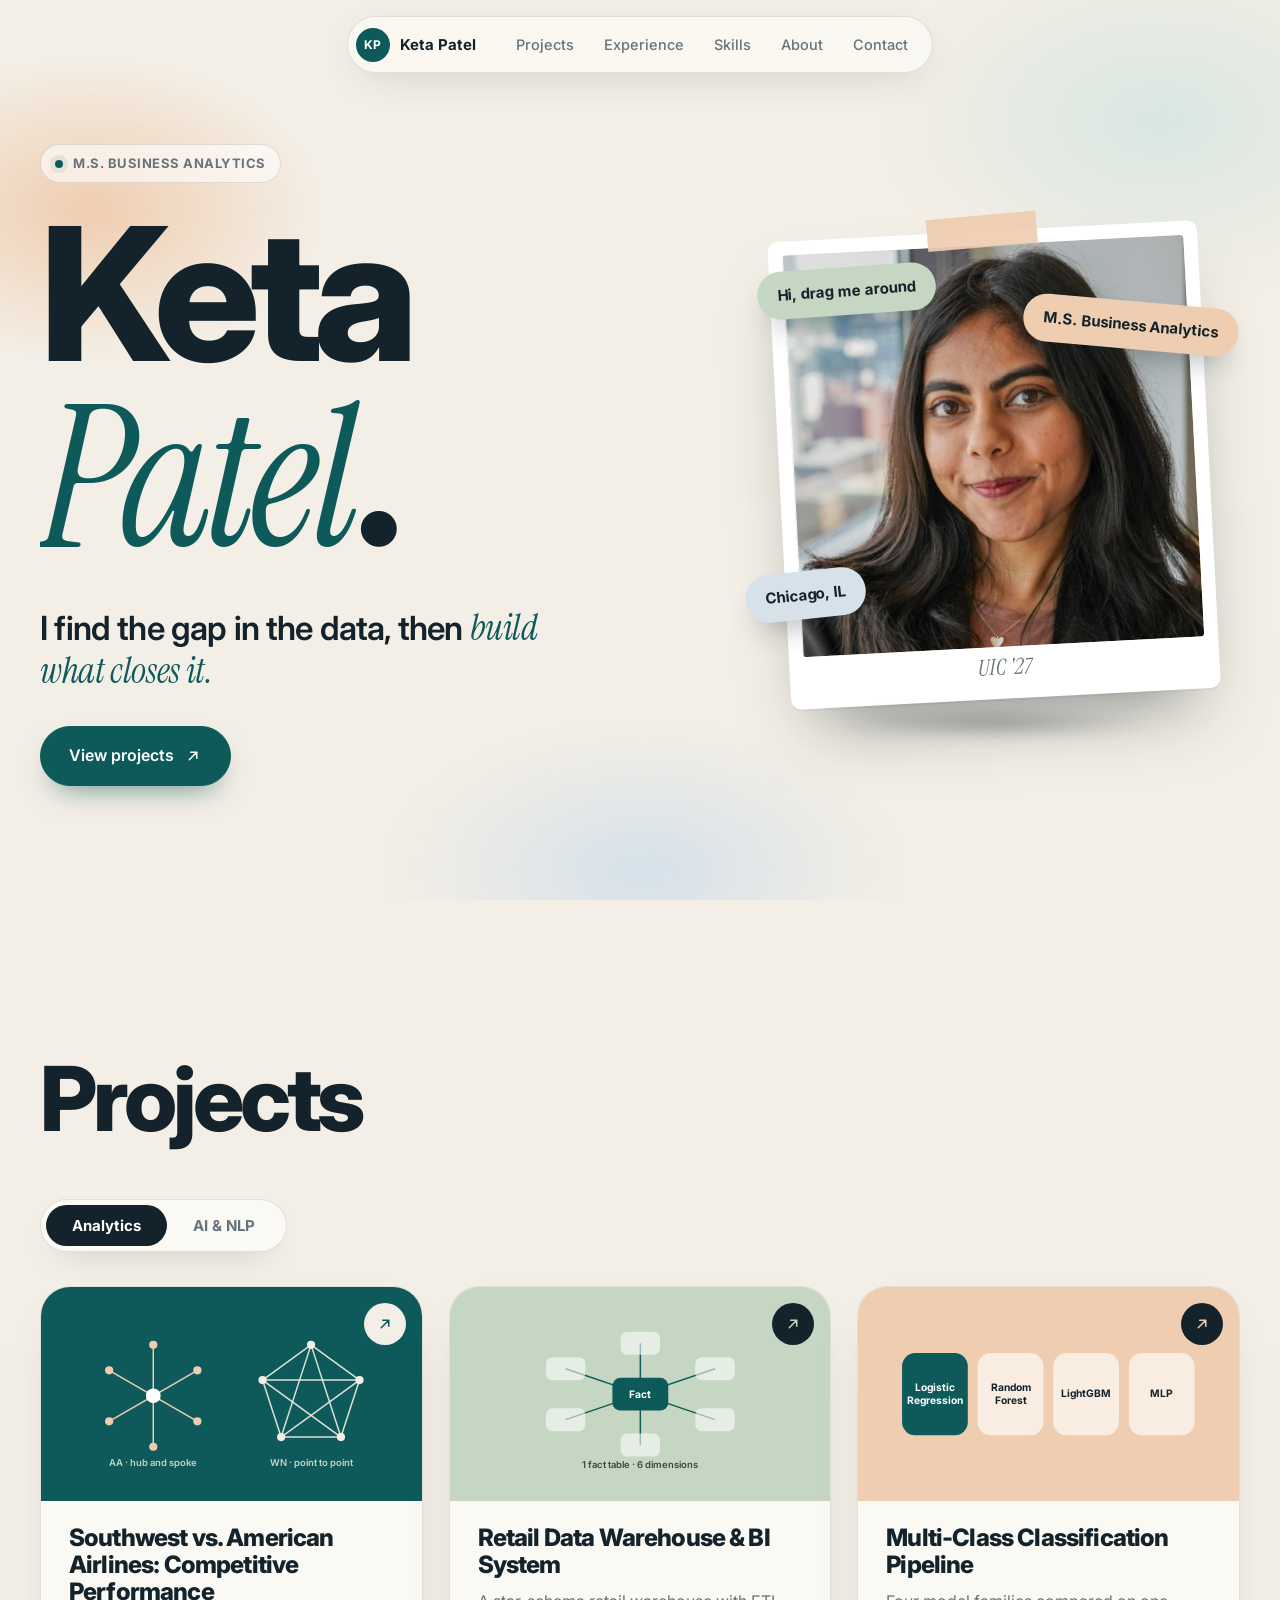
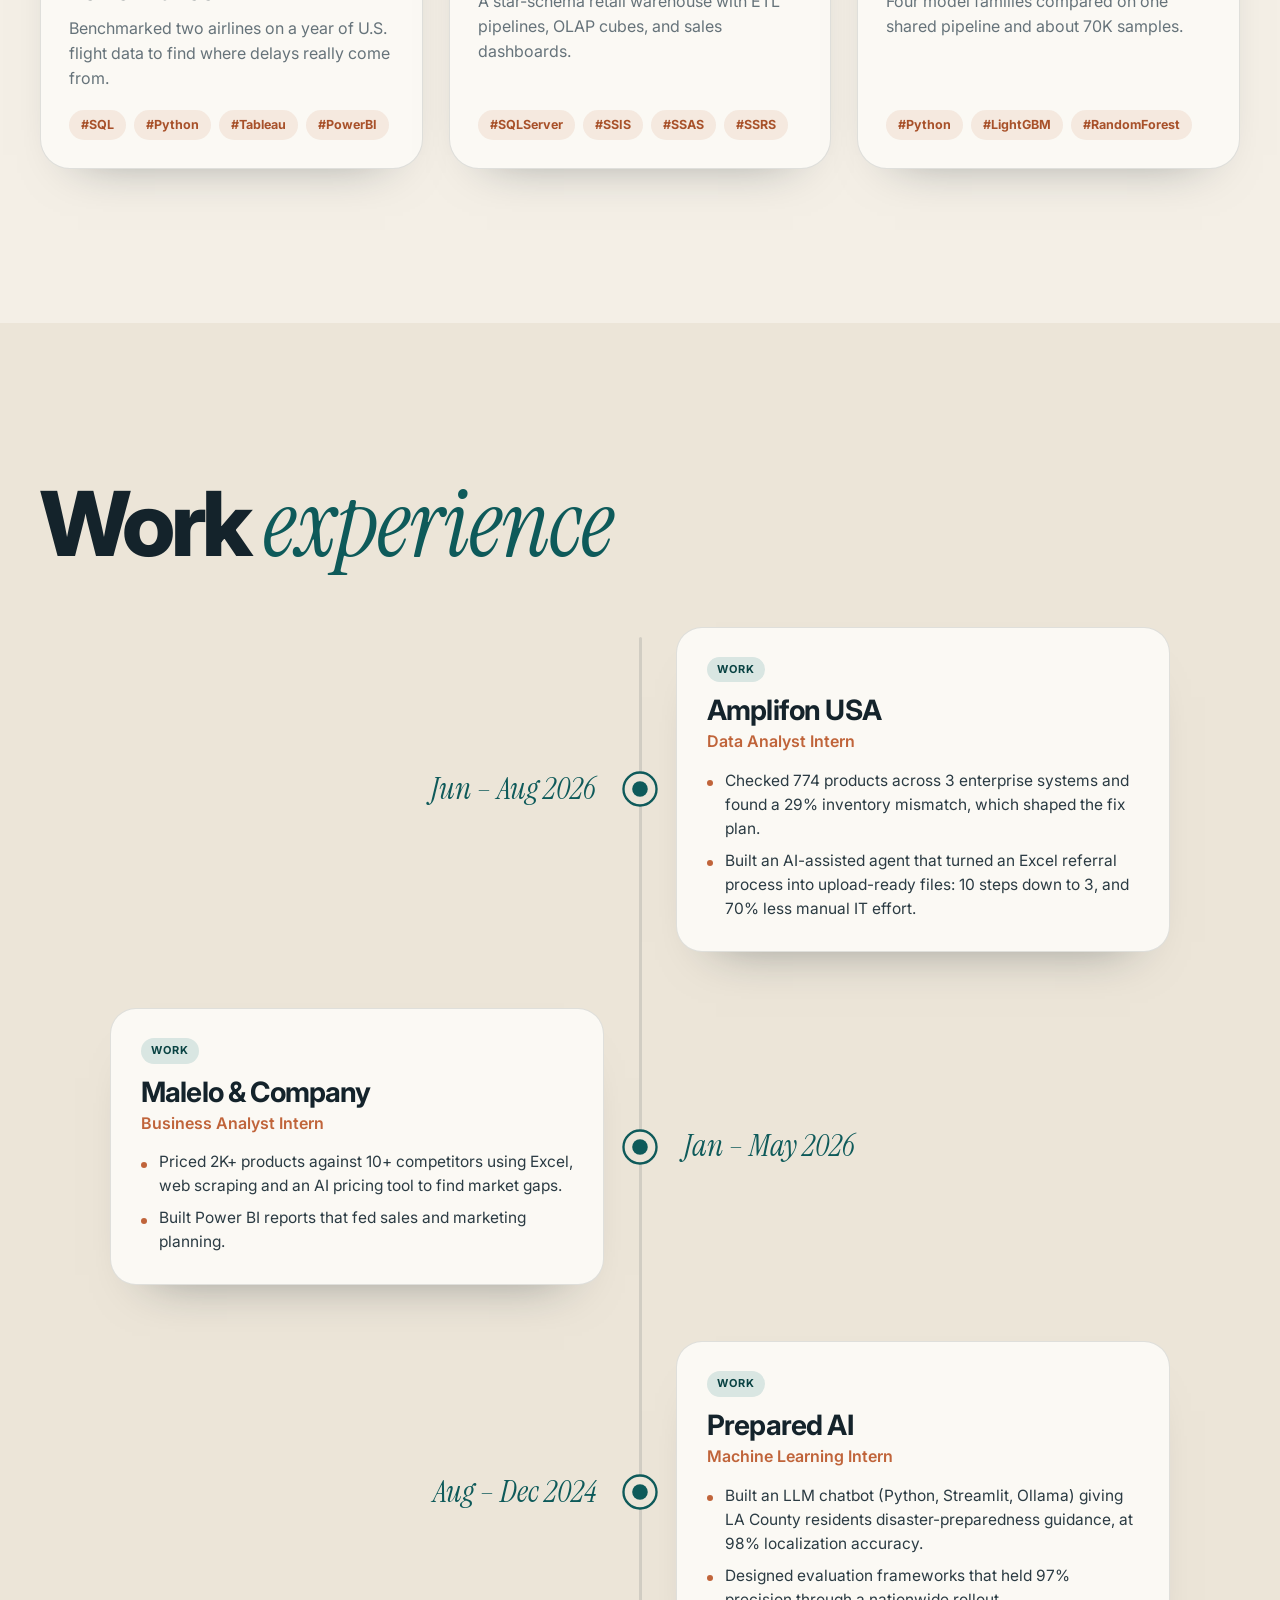
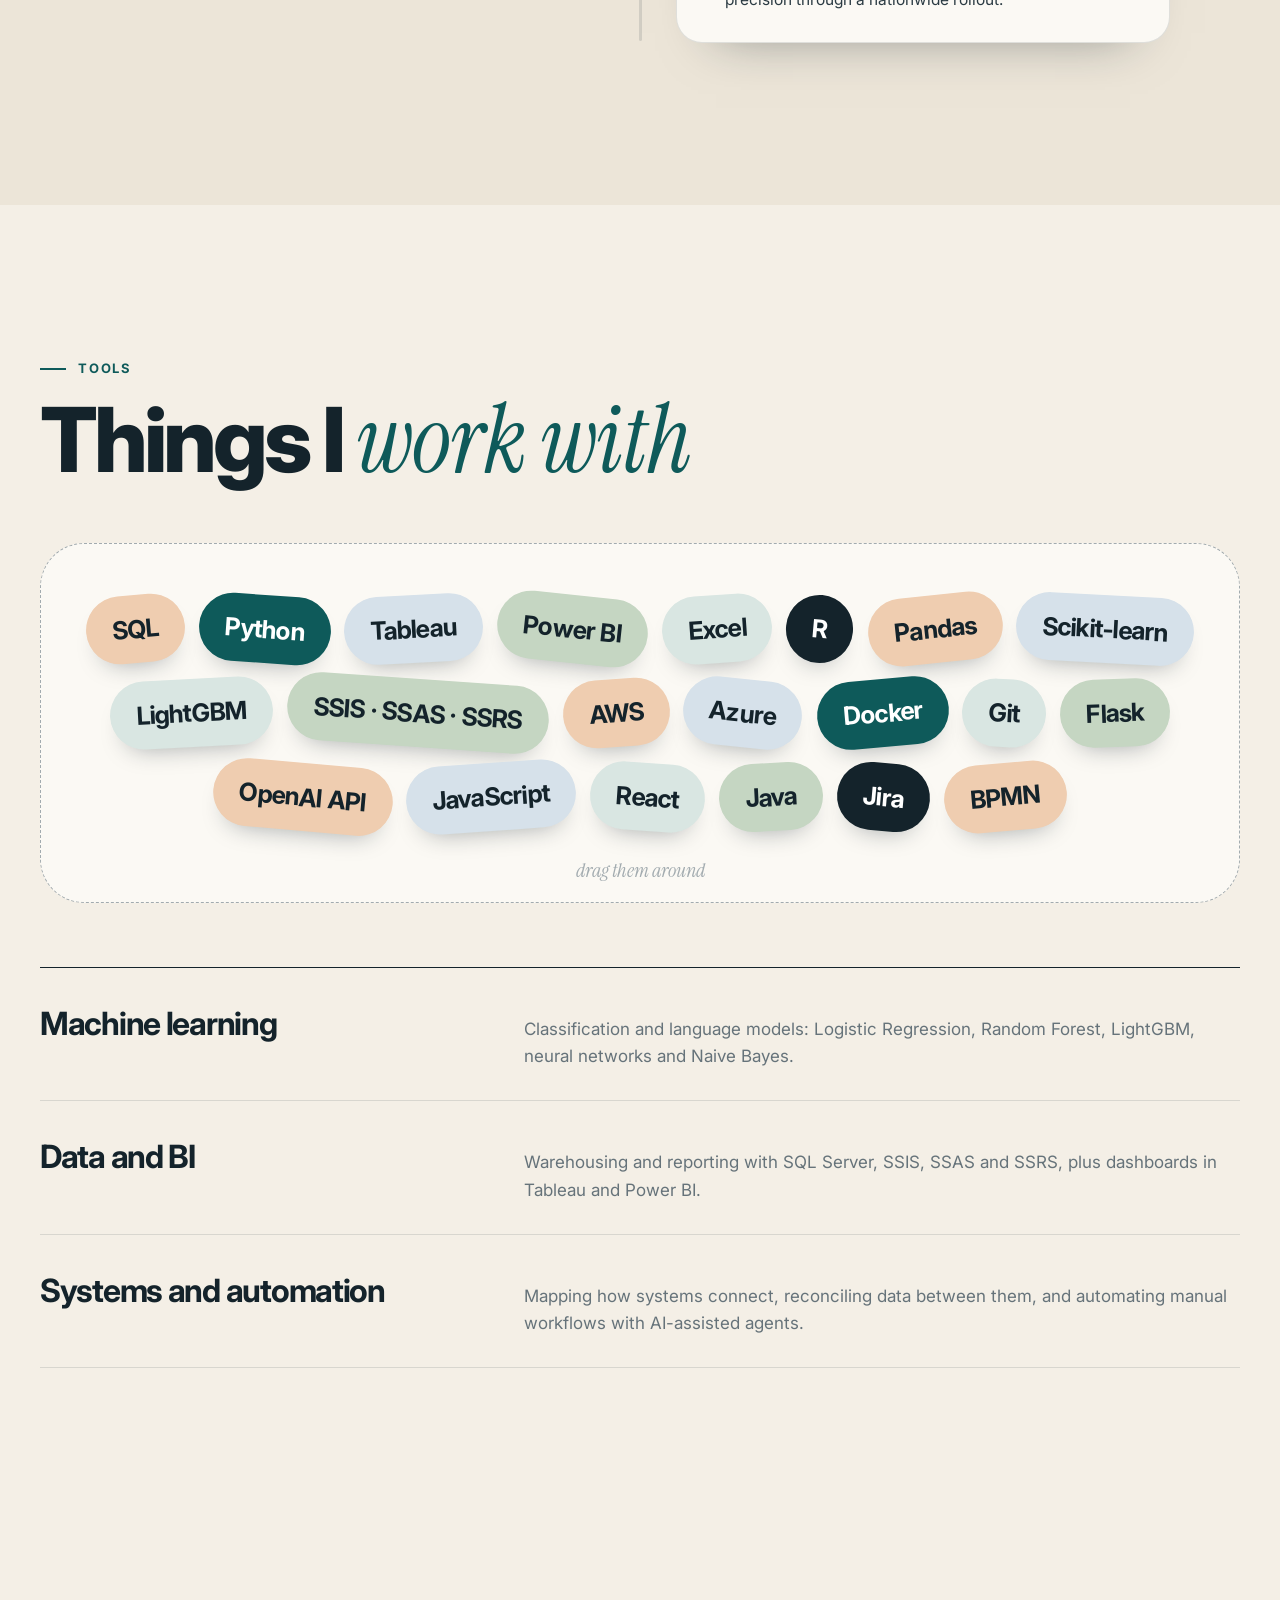
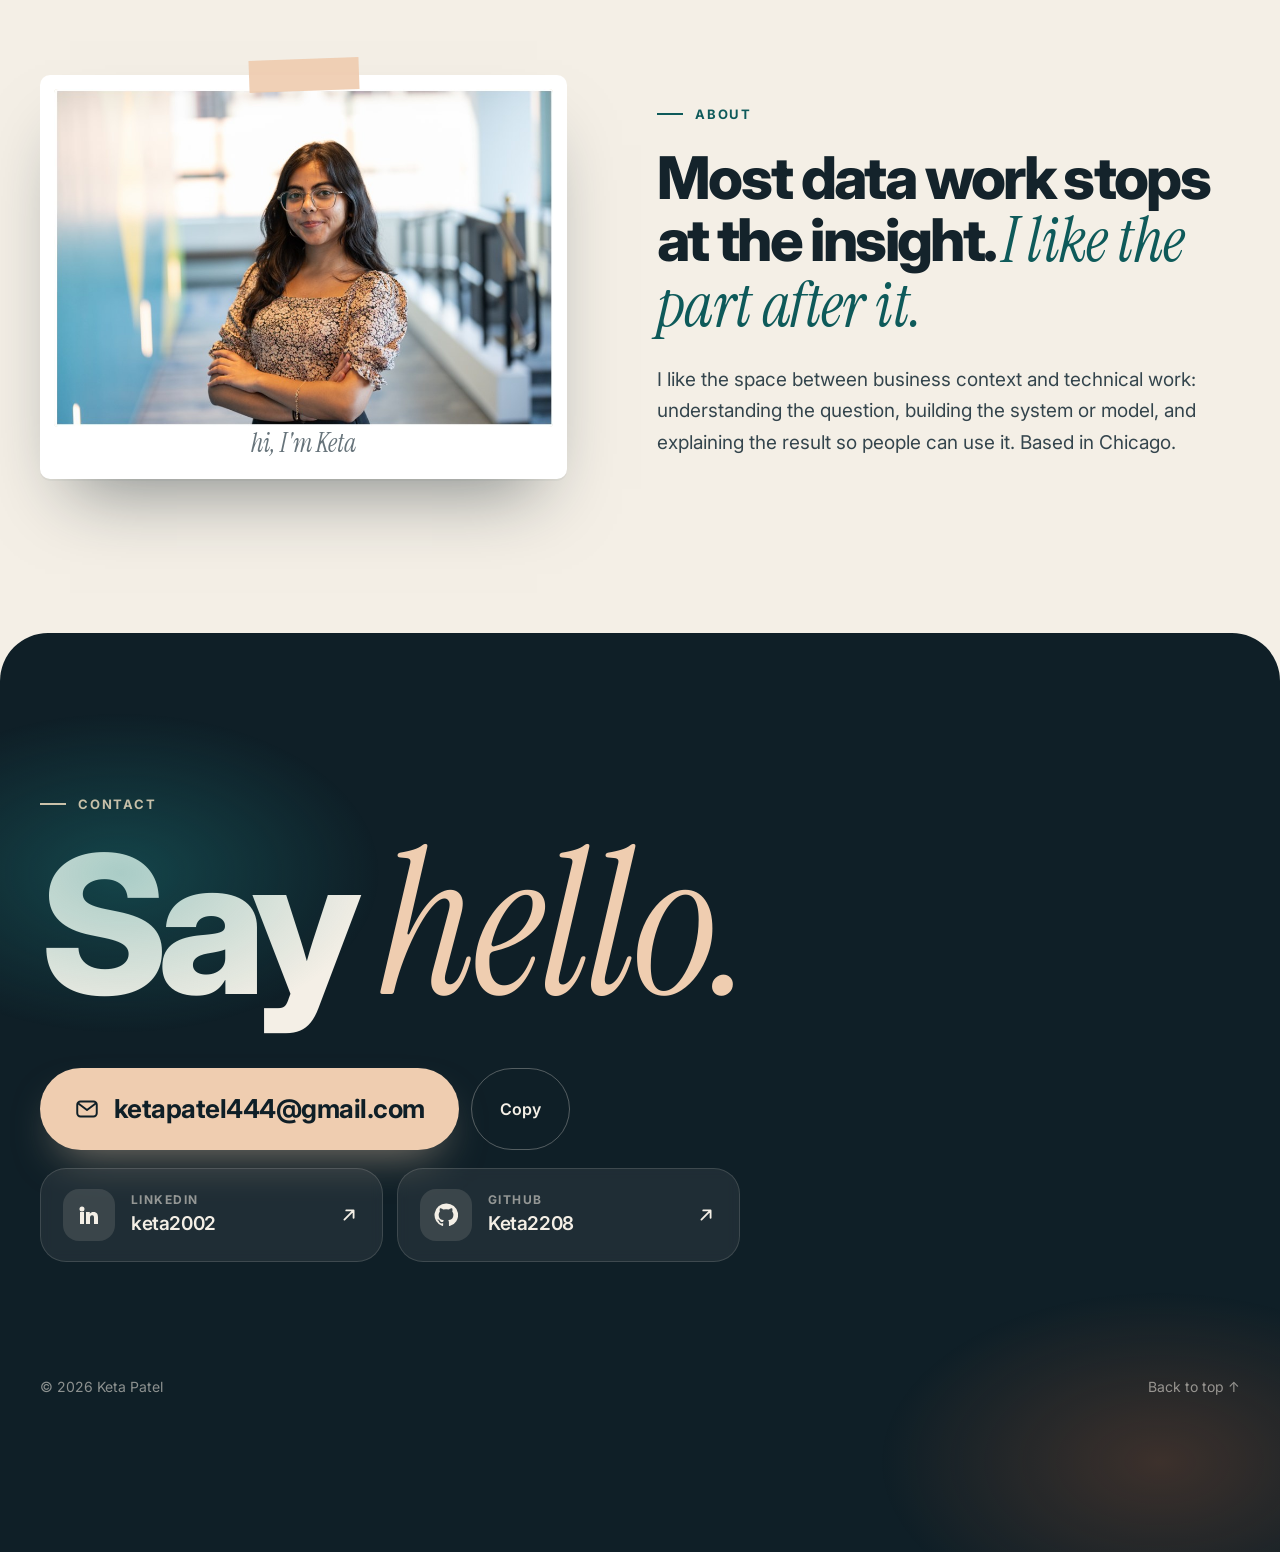
==== commit 430f62d3: "Update portfolio to v13: project pages, tabs, smooth cursor" ====
--- a/index.html
+++ b/index.html
@@ -1,4 +1,4 @@
-<!DOCTYPE html>
+﻿<!DOCTYPE html>
 <html lang="en">
 <head>
   <meta charset="UTF-8">
@@ -40,10 +40,11 @@
       <div class="blobs" aria-hidden="true"><i class="bl b1" data-depth="10"></i><i class="bl b2" data-depth="-14"></i><i class="bl b3" data-depth="18"></i></div>
       <div class="wrap hero-grid">
         <div class="hero-copy">
+          <p class="hero-eyebrow rv" style="--d:.35s"><span></span>M.S. Business Analytics</p>
           <h1 class="hero-name"><span class="line"><span class="ln">Keta</span></span><span class="line"><span class="ln serif">Patel<b class="dot">.</b></span></span></h1>
           <p class="hook rv" style="--d:.5s">I find the gap in the data, then <em>build what closes it.</em></p>
           <div class="hero-cta rv" style="--d:.65s">
-            <a class="btn primary magnetic" href="assets/Keta-Patel-Resume.pdf" target="_blank" rel="noopener" data-cursor="Open">Resume
+            <a class="btn primary magnetic" href="#projects" data-cursor="View">View projects
               <svg viewBox="0 0 24 24" aria-hidden="true"><path d="M7 17 17 7M9 7h8v8" fill="none" stroke="currentColor" stroke-width="2" stroke-linecap="round" stroke-linejoin="round"/></svg>
             </a>
           </div>
@@ -59,77 +60,21 @@
           <span class="sticker s-c drag" data-depth="22">Hi, drag me around</span>
         </div>
       </div>
-      <a class="scroll-cue" href="#projects" aria-label="Scroll down"><span></span></a>
     </section>
 
     <!-- PROJECTS -->
     <section class="section" id="projects">
       <div class="wrap">
-        <header class="sec-head rv"><span class="kicker">01</span><h2>Projects</h2></header>
-        <div class="pgrid">
-          <article class="pcard rv s4 th-teal wide" style="--d:0.00s" tabindex="0" role="button" aria-label="Read the full project: Southwest vs. American Airlines: Competitive Performance" data-cursor="Open" data-id="sw" data-href="southwest.html">
-            <div class="pvis"><svg viewBox="0 0 400 200" role="img" aria-label="Hub and spoke network next to a point to point network"><line x1="105" y1="102" x2="105.0" y2="40.0" class="ln a"/><line x1="105" y1="102" x2="158.7" y2="71.0" class="ln a"/><line x1="105" y1="102" x2="158.7" y2="133.0" class="ln a"/><line x1="105" y1="102" x2="105.0" y2="164.0" class="ln a"/><line x1="105" y1="102" x2="51.3" y2="133.0" class="ln a"/><line x1="105" y1="102" x2="51.3" y2="71.0" class="ln a"/><circle cx="105.0" cy="40.0" r="5" class="dt a"/><circle cx="158.7" cy="71.0" r="5" class="dt a"/><circle cx="158.7" cy="133.0" r="5" class="dt a"/><circle cx="105.0" cy="164.0" r="5" class="dt a"/><circle cx="51.3" cy="133.0" r="5" class="dt a"/><circle cx="51.3" cy="71.0" r="5" class="dt a"/><circle cx="105" cy="102" r="9" class="dt a big"/><line x1="297.0" y1="40.0" x2="356.0" y2="82.8" class="ln b"/><line x1="297.0" y1="40.0" x2="333.4" y2="152.2" class="ln b"/><line x1="297.0" y1="40.0" x2="260.6" y2="152.2" class="ln b"/><line x1="297.0" y1="40.0" x2="238.0" y2="82.8" class="ln b"/><line x1="356.0" y1="82.8" x2="333.4" y2="152.2" class="ln b"/><line x1="356.0" y1="82.8" x2="260.6" y2="152.2" class="ln b"/><line x1="356.0" y1="82.8" x2="238.0" y2="82.8" class="ln b"/><line x1="333.4" y1="152.2" x2="260.6" y2="152.2" class="ln b"/><line x1="333.4" y1="152.2" x2="238.0" y2="82.8" class="ln b"/><line x1="260.6" y1="152.2" x2="238.0" y2="82.8" class="ln b"/><circle cx="297.0" cy="40.0" r="5" class="dt b"/><circle cx="356.0" cy="82.8" r="5" class="dt b"/><circle cx="333.4" cy="152.2" r="5" class="dt b"/><circle cx="260.6" cy="152.2" r="5" class="dt b"/><circle cx="238.0" cy="82.8" r="5" class="dt b"/><text x="105" y="187" class="lb">AA &middot; hub and spoke</text><text x="297" y="187" class="lb">WN &middot; point to point</text></svg></div>
-            <div class="pbody-c">
-              <div class="ptop"><span class="num-i">01</span><span class="kicker sm">Tableau &middot; SQL &middot; Power BI</span><span class="go-b" aria-hidden="true"><svg viewBox="0 0 24 24"><path d="M7 17 17 7M9 7h8v8" fill="none" stroke="currentColor" stroke-width="2" stroke-linecap="round" stroke-linejoin="round"/></svg></span></div>
-              <h3>Southwest vs. American Airlines: Competitive Performance</h3>
-              <p>Benchmarked two carriers on a year of U.S. on-time data to see where delays really come from.</p>
-              <div class="chips"><i>SQL</i><i>Python</i><i>Tableau</i><i>Power BI</i></div>
-              <span class="more">Read the full project</span>
-            </div>
-            
-          </article>
-          <article class="pcard rv s2 th-apricot" style="--d:0.08s" tabindex="0" role="button" aria-label="Read the full project: Multi-Class Classification Pipeline" data-cursor="Open" data-id="ml" data-href="ml-pipeline.html">
-            <div class="pvis"><svg viewBox="0 0 400 200" role="img" aria-label="Four models compared"><rect x="22" y="50" width="80" height="100" rx="16" class="tile t0"/><text x="62" y="96" class="tx w">Logistic</text><text x="62" y="112" class="tx w">Regression</text><rect x="114" y="50" width="80" height="100" rx="16" class="tile t1"/><text x="154" y="96" class="tx">Random</text><text x="154" y="112" class="tx">Forest</text><rect x="206" y="50" width="80" height="100" rx="16" class="tile t2"/><text x="246" y="104" class="tx">LightGBM</text><rect x="298" y="50" width="80" height="100" rx="16" class="tile t3"/><text x="338" y="104" class="tx">MLP</text></svg></div>
-            <div class="pbody-c">
-              <div class="ptop"><span class="num-i">02</span><span class="kicker sm">Machine learning</span><span class="go-b" aria-hidden="true"><svg viewBox="0 0 24 24"><path d="M7 17 17 7M9 7h8v8" fill="none" stroke="currentColor" stroke-width="2" stroke-linecap="round" stroke-linejoin="round"/></svg></span></div>
-              <h3>Multi-Class Classification Pipeline</h3>
-              <p>Four model families, one pipeline, about 70K samples.</p>
-              <div class="chips"><i>Python</i><i>Random Forest</i><i>LightGBM</i><i>MLP</i></div>
-              <span class="more">Read the full project</span>
-            </div>
-            
-          </article>
-          <article class="pcard rv s2 th-navy" style="--d:0.00s" tabindex="0" role="button" aria-label="Read the full project: Advanced Text Analytics" data-cursor="Open" data-id="nlp" data-href="text-analytics.html">
-            <div class="pvis"><svg viewBox="0 0 400 200" role="img" aria-label="Next word suggestions"><rect x="40" y="52" width="150" height="40" rx="20" class="tile t0"/><text x="115" y="77" class="tx w">They went</text><path d="M196 72h34" class="ln a"/><path d="M224 66l8 6-8 6" class="ln a" fill="none"/><rect x="242" y="38" width="90" height="32" rx="16" class="tile t1"/><text x="287" y="59" class="tx">to</text><rect x="242" y="78" width="90" height="32" rx="16" class="tile t2"/><text x="287" y="99" class="tx">on</text><rect x="242" y="118" width="90" height="32" rx="16" class="tile t3"/><text x="287" y="139" class="tx">into</text><text x="200" y="182" class="lb">trigram suggestions</text></svg></div>
-            <div class="pbody-c">
-              <div class="ptop"><span class="num-i">03</span><span class="kicker sm">NLP</span><span class="go-b" aria-hidden="true"><svg viewBox="0 0 24 24"><path d="M7 17 17 7M9 7h8v8" fill="none" stroke="currentColor" stroke-width="2" stroke-linecap="round" stroke-linejoin="round"/></svg></span></div>
-              <h3>Advanced Text Analytics</h3>
-              <p>An autocomplete system and a word-sense disambiguation model, built from language-model basics.</p>
-              <div class="chips"><i>Python</i><i>Naive Bayes</i><i>spaCy</i><i>N-grams</i></div>
-              <span class="more">Read the full project</span>
-            </div>
-            
-          </article>
-          <article class="pcard rv s2 th-sage" style="--d:0.08s" tabindex="0" role="button" aria-label="Read the full project: Retail Data Warehouse &amp; BI System" data-cursor="Open" data-id="dw" data-href="data-warehouse.html">
-            <div class="pvis"><svg viewBox="0 0 400 200" role="img" aria-label="Star schema"><line x1="200" y1="100" x2="200.0" y2="38.0" class="ln a"/><line x1="200" y1="100" x2="290.9" y2="69.0" class="ln a"/><line x1="200" y1="100" x2="290.9" y2="131.0" class="ln a"/><line x1="200" y1="100" x2="200.0" y2="162.0" class="ln a"/><line x1="200" y1="100" x2="109.1" y2="131.0" class="ln a"/><line x1="200" y1="100" x2="109.1" y2="69.0" class="ln a"/><rect x="176.0" y="24.0" width="48" height="28" rx="8" class="tile t1"/><rect x="266.9" y="55.0" width="48" height="28" rx="8" class="tile t1"/><rect x="266.9" y="117.0" width="48" height="28" rx="8" class="tile t1"/><rect x="176.0" y="148.0" width="48" height="28" rx="8" class="tile t1"/><rect x="85.1" y="117.0" width="48" height="28" rx="8" class="tile t1"/><rect x="85.1" y="55.0" width="48" height="28" rx="8" class="tile t1"/><rect x="166" y="80" width="68" height="40" rx="10" class="tile t0"/><text x="200" y="105" class="tx w">Fact</text><text x="200" y="190" class="lb">1 fact table &middot; 6 dimensions</text></svg></div>
-            <div class="pbody-c">
-              <div class="ptop"><span class="num-i">04</span><span class="kicker sm">Data engineering &middot; BI</span><span class="go-b" aria-hidden="true"><svg viewBox="0 0 24 24"><path d="M7 17 17 7M9 7h8v8" fill="none" stroke="currentColor" stroke-width="2" stroke-linecap="round" stroke-linejoin="round"/></svg></span></div>
-              <h3>Retail Data Warehouse &amp; BI System</h3>
-              <p>A star-schema warehouse with ETL, cubes and dashboards.</p>
-              <div class="chips"><i>SSIS</i><i>SSAS</i><i>SSRS</i><i>SQL Server</i></div>
-              <span class="more">Read the full project</span>
-            </div>
-            
-          </article>
-          <article class="pcard rv s2 th-clay" style="--d:0.00s" tabindex="0" role="button" aria-label="Read the full project: Customer Experience &amp; Service Improvement" data-cursor="Open" data-id="cx" data-href="customer-experience.html">
-            <div class="pvis"><svg viewBox="0 0 400 200" role="img" aria-label="48,000 plus feedback entries"><text x="200" y="112" class="huge">48K+</text><text x="200" y="146" class="lb">feedback entries analyzed</text></svg></div>
-            <div class="pbody-c">
-              <div class="ptop"><span class="num-i">05</span><span class="kicker sm">Analytics &middot; Tableau</span><span class="go-b" aria-hidden="true"><svg viewBox="0 0 24 24"><path d="M7 17 17 7M9 7h8v8" fill="none" stroke="currentColor" stroke-width="2" stroke-linecap="round" stroke-linejoin="round"/></svg></span></div>
-              <h3>Customer Experience &amp; Service Improvement</h3>
-              <p>Satisfaction drivers and retention risks from 48,000+ pieces of feedback.</p>
-              <div class="chips"><i>Python</i><i>EDA</i><i>Tableau</i></div>
-              <span class="more">Read the full project</span>
-            </div>
-            
-          </article>
-        </div>
+        <header class="sec-head rv"><h2>Projects</h2></header>
+        <div class="rv"><div class="ptabs" role="tablist" aria-label="Project type"><span class="pind"></span><button role="tab" aria-selected="true" data-tab="0">Analytics</button><button role="tab" aria-selected="false" data-tab="1">AI &amp; NLP</button></div></div>
+        <div class="ppanel on" data-panel="0"><div class="pgrid n3"><article class="pcard rv" style="--d:0.00s" tabindex="0" role="button" aria-label="Read the full project: Southwest vs. American Airlines: Competitive Performance" data-cursor="Open" data-href="southwest.html"><div class="pvis th-teal"><svg viewBox="0 0 400 200" role="img" aria-label="Hub and spoke network next to a point to point network"><line x1="105" y1="102" x2="105.0" y2="40.0" class="ln a"/><line x1="105" y1="102" x2="158.7" y2="71.0" class="ln a"/><line x1="105" y1="102" x2="158.7" y2="133.0" class="ln a"/><line x1="105" y1="102" x2="105.0" y2="164.0" class="ln a"/><line x1="105" y1="102" x2="51.3" y2="133.0" class="ln a"/><line x1="105" y1="102" x2="51.3" y2="71.0" class="ln a"/><circle cx="105.0" cy="40.0" r="5" class="dt a"/><circle cx="158.7" cy="71.0" r="5" class="dt a"/><circle cx="158.7" cy="133.0" r="5" class="dt a"/><circle cx="105.0" cy="164.0" r="5" class="dt a"/><circle cx="51.3" cy="133.0" r="5" class="dt a"/><circle cx="51.3" cy="71.0" r="5" class="dt a"/><circle cx="105" cy="102" r="9" class="dt a big"/><line x1="297.0" y1="40.0" x2="356.0" y2="82.8" class="ln b"/><line x1="297.0" y1="40.0" x2="333.4" y2="152.2" class="ln b"/><line x1="297.0" y1="40.0" x2="260.6" y2="152.2" class="ln b"/><line x1="297.0" y1="40.0" x2="238.0" y2="82.8" class="ln b"/><line x1="356.0" y1="82.8" x2="333.4" y2="152.2" class="ln b"/><line x1="356.0" y1="82.8" x2="260.6" y2="152.2" class="ln b"/><line x1="356.0" y1="82.8" x2="238.0" y2="82.8" class="ln b"/><line x1="333.4" y1="152.2" x2="260.6" y2="152.2" class="ln b"/><line x1="333.4" y1="152.2" x2="238.0" y2="82.8" class="ln b"/><line x1="260.6" y1="152.2" x2="238.0" y2="82.8" class="ln b"/><circle cx="297.0" cy="40.0" r="5" class="dt b"/><circle cx="356.0" cy="82.8" r="5" class="dt b"/><circle cx="333.4" cy="152.2" r="5" class="dt b"/><circle cx="260.6" cy="152.2" r="5" class="dt b"/><circle cx="238.0" cy="82.8" r="5" class="dt b"/><text x="105" y="187" class="lb">AA &middot; hub and spoke</text><text x="297" y="187" class="lb">WN &middot; point to point</text></svg><span class="go-b" aria-hidden="true"><svg viewBox="0 0 24 24" aria-hidden="true"><path d="M7 17 17 7M9 7h8v8" fill="none" stroke="currentColor" stroke-width="2" stroke-linecap="round" stroke-linejoin="round"/></svg></span></div><div class="pbody-c"><h3>Southwest vs. American Airlines: Competitive Performance</h3><p>Benchmarked two airlines on a year of U.S. flight data to find where delays really come from.</p><div class="tags"><i>#SQL</i><i>#Python</i><i>#Tableau</i><i>#PowerBI</i></div></div></article><article class="pcard rv" style="--d:0.08s" tabindex="0" role="button" aria-label="Read the full project: Retail Data Warehouse &amp; BI System" data-cursor="Open" data-href="data-warehouse.html"><div class="pvis th-sage"><svg viewBox="0 0 400 200" role="img" aria-label="Star schema"><line x1="200" y1="100" x2="200.0" y2="38.0" class="ln a"/><line x1="200" y1="100" x2="290.9" y2="69.0" class="ln a"/><line x1="200" y1="100" x2="290.9" y2="131.0" class="ln a"/><line x1="200" y1="100" x2="200.0" y2="162.0" class="ln a"/><line x1="200" y1="100" x2="109.1" y2="131.0" class="ln a"/><line x1="200" y1="100" x2="109.1" y2="69.0" class="ln a"/><rect x="176.0" y="24.0" width="48" height="28" rx="8" class="tile t1"/><rect x="266.9" y="55.0" width="48" height="28" rx="8" class="tile t1"/><rect x="266.9" y="117.0" width="48" height="28" rx="8" class="tile t1"/><rect x="176.0" y="148.0" width="48" height="28" rx="8" class="tile t1"/><rect x="85.1" y="117.0" width="48" height="28" rx="8" class="tile t1"/><rect x="85.1" y="55.0" width="48" height="28" rx="8" class="tile t1"/><rect x="166" y="80" width="68" height="40" rx="10" class="tile t0"/><text x="200" y="105" class="tx w">Fact</text><text x="200" y="190" class="lb">1 fact table &middot; 6 dimensions</text></svg><span class="go-b" aria-hidden="true"><svg viewBox="0 0 24 24" aria-hidden="true"><path d="M7 17 17 7M9 7h8v8" fill="none" stroke="currentColor" stroke-width="2" stroke-linecap="round" stroke-linejoin="round"/></svg></span></div><div class="pbody-c"><h3>Retail Data Warehouse &amp; BI System</h3><p>A star-schema retail warehouse with ETL pipelines, OLAP cubes, and sales dashboards.</p><div class="tags"><i>#SQLServer</i><i>#SSIS</i><i>#SSAS</i><i>#SSRS</i></div></div></article><article class="pcard rv" style="--d:0.16s" tabindex="0" role="button" aria-label="Read the full project: Multi-Class Classification Pipeline" data-cursor="Open" data-href="ml-pipeline.html"><div class="pvis th-apricot"><svg viewBox="0 0 400 200" role="img" aria-label="Four models compared"><rect x="22" y="50" width="80" height="100" rx="16" class="tile t0"/><text x="62" y="96" class="tx w">Logistic</text><text x="62" y="112" class="tx w">Regression</text><rect x="114" y="50" width="80" height="100" rx="16" class="tile t1"/><text x="154" y="96" class="tx">Random</text><text x="154" y="112" class="tx">Forest</text><rect x="206" y="50" width="80" height="100" rx="16" class="tile t2"/><text x="246" y="104" class="tx">LightGBM</text><rect x="298" y="50" width="80" height="100" rx="16" class="tile t3"/><text x="338" y="104" class="tx">MLP</text></svg><span class="go-b" aria-hidden="true"><svg viewBox="0 0 24 24" aria-hidden="true"><path d="M7 17 17 7M9 7h8v8" fill="none" stroke="currentColor" stroke-width="2" stroke-linecap="round" stroke-linejoin="round"/></svg></span></div><div class="pbody-c"><h3>Multi-Class Classification Pipeline</h3><p>Four model families compared on one shared pipeline and about 70K samples.</p><div class="tags"><i>#Python</i><i>#LightGBM</i><i>#RandomForest</i></div></div></article></div></div><div class="ppanel" data-panel="1" hidden><div class="pgrid n2"><article class="pcard rv" style="--d:0.00s" tabindex="0" role="button" aria-label="Read the full project: Agentic AI for Retail Demand &amp; Inventory Decisions" data-cursor="Open" data-href="walmart-capstone.html"><div class="pvis th-clay"><span class="pbadge">In progress</span><svg viewBox="0 52 400 100" role="img" aria-label="Pipeline"><rect x="24.0" y="78" width="54.0" height="50" rx="12" class="tile t1"/><text x="51.0" y="99.5" class="tx" style="font-size:10.5px">Feature</text><text x="51.0" y="112.5" class="tx" style="font-size:10.5px">analysis</text><path d="M80.0 103h14" class="ln a"/><rect x="96.0" y="78" width="54.0" height="50" rx="12" class="tile t1"/><text x="123.0" y="99.5" class="tx" style="font-size:10.5px">Model</text><text x="123.0" y="112.5" class="tx" style="font-size:10.5px">selection</text><path d="M152.0 103h14" class="ln a"/><rect x="168.0" y="78" width="54.0" height="50" rx="12" class="tile t1"/><text x="195.0" y="99.5" class="tx" style="font-size:10.5px">Cross-</text><text x="195.0" y="112.5" class="tx" style="font-size:10.5px">validation</text><path d="M224.0 103h14" class="ln a"/><rect x="240.0" y="78" width="54.0" height="50" rx="12" class="tile t1"/><text x="267.0" y="99.5" class="tx" style="font-size:10.5px">Forecast +</text><text x="267.0" y="112.5" class="tx" style="font-size:10.5px">uncertainty</text><path d="M296.0 103h14" class="ln a"/><rect x="312.0" y="78" width="54.0" height="50" rx="12" class="tile t0"/><text x="339.0" y="99.5" class="tx w" style="font-size:10.5px">Decision</text><text x="339.0" y="112.5" class="tx w" style="font-size:10.5px">support</text></svg><span class="go-b" aria-hidden="true"><svg viewBox="0 0 24 24" aria-hidden="true"><path d="M7 17 17 7M9 7h8v8" fill="none" stroke="currentColor" stroke-width="2" stroke-linecap="round" stroke-linejoin="round"/></svg></span></div><div class="pbody-c"><h3>Agentic AI for Retail Demand &amp; Inventory Decisions</h3><p>A Walmart-sponsored capstone that turns demand forecasts and context into inventory decisions.</p><div class="tags"><i>#Python</i><i>#Forecasting</i><i>#RAG</i></div></div></article><article class="pcard rv" style="--d:0.08s" tabindex="0" role="button" aria-label="Read the full project: Advanced Text Analytics" data-cursor="Open" data-href="text-analytics.html"><div class="pvis th-navy"><svg viewBox="0 0 400 200" role="img" aria-label="Next word suggestions"><rect x="40" y="52" width="150" height="40" rx="20" class="tile t0"/><text x="115" y="77" class="tx w">They went</text><path d="M196 72h34" class="ln a"/><path d="M224 66l8 6-8 6" class="ln a" fill="none"/><rect x="242" y="38" width="90" height="32" rx="16" class="tile t1"/><text x="287" y="59" class="tx">to</text><rect x="242" y="78" width="90" height="32" rx="16" class="tile t2"/><text x="287" y="99" class="tx">on</text><rect x="242" y="118" width="90" height="32" rx="16" class="tile t3"/><text x="287" y="139" class="tx">into</text><text x="200" y="182" class="lb">trigram suggestions</text></svg><span class="go-b" aria-hidden="true"><svg viewBox="0 0 24 24" aria-hidden="true"><path d="M7 17 17 7M9 7h8v8" fill="none" stroke="currentColor" stroke-width="2" stroke-linecap="round" stroke-linejoin="round"/></svg></span></div><div class="pbody-c"><h3>Advanced Text Analytics</h3><p>An autocomplete model and a word-sense classifier, built from language-model basics.</p><div class="tags"><i>#Python</i><i>#NaiveBayes</i><i>#spaCy</i></div></div></article></div></div>
       </div>
     </section>
 
     <!-- EXPERIENCE -->
     <section class="section tint" id="experience">
       <div class="wrap">
-        <header class="sec-head rv"><span class="kicker">02</span><h2>Work <em>experience</em></h2></header>
+        <header class="sec-head rv"><h2>Work <em>experience</em></h2></header>
         <ol class="tl" id="tl">
           <li class="tl-line" aria-hidden="true"><i class="tl-fill"></i><i class="tl-dot"></i></li>
           <li class="tl-item work rv">
@@ -169,7 +114,7 @@
     <!-- SKILLS -->
     <section class="section" id="skills">
       <div class="wrap">
-        <header class="sec-head col rv"><span class="kicker">03 &nbsp;Tools</span><h2>Things I <em>work with</em></h2></header>
+        <header class="sec-head col rv"><span class="kicker">Tools</span><h2>Things I <em>work with</em></h2></header>
         <div class="board rv" id="board">
         <span class="stk k1" style="--r:-5deg">SQL</span>
         <span class="stk k2" style="--r:4deg">Python</span>
@@ -195,9 +140,9 @@
           <p class="hint">drag them around</p>
         </div>
         <div class="caps">
-          <div class="cap-row rv"><span>i.</span><h3>Machine learning</h3><p>Classification and language models: Logistic Regression, Random Forest, LightGBM, neural networks and Naive Bayes.</p></div>
-          <div class="cap-row rv"><span>ii.</span><h3>Data and BI</h3><p>Warehousing and reporting with SQL Server, SSIS, SSAS and SSRS, plus dashboards in Tableau and Power BI.</p></div>
-          <div class="cap-row rv"><span>iii.</span><h3>Systems and automation</h3><p>Mapping how systems connect, reconciling data between them, and automating manual workflows with AI-assisted agents.</p></div>
+          <div class="cap-row rv"><h3>Machine learning</h3><p>Classification and language models: Logistic Regression, Random Forest, LightGBM, neural networks and Naive Bayes.</p></div>
+          <div class="cap-row rv"><h3>Data and BI</h3><p>Warehousing and reporting with SQL Server, SSIS, SSAS and SSRS, plus dashboards in Tableau and Power BI.</p></div>
+          <div class="cap-row rv"><h3>Systems and automation</h3><p>Mapping how systems connect, reconciling data between them, and automating manual workflows with AI-assisted agents.</p></div>
         </div>
       </div>
     </section>
@@ -211,7 +156,7 @@
           <figcaption>hi, I'm Keta</figcaption>
         </figure>
         <div class="about-copy">
-          <span class="kicker rv">04 &nbsp;About</span>
+          <span class="kicker rv">About</span>
           <h2 class="about-h rv" style="--d:.08s">Most data work stops at the insight. <em>I like the part after it.</em></h2>
           <p class="rv" style="--d:.16s">I like the space between business context and technical work: understanding the question, building the system or model, and explaining the result so people can use it. Based in Chicago.</p>
         </div>
@@ -222,7 +167,7 @@
     <section class="section dark contact" id="contact">
       <div class="blobs" aria-hidden="true"><i class="bl c1" data-depth="12"></i><i class="bl c2" data-depth="-16"></i></div>
       <div class="wrap">
-        <span class="kicker rv">05 &nbsp;Contact</span>
+        <span class="kicker rv">Contact</span>
         <h2 class="big rv">Say <em>hello.</em></h2>
         <div class="mailbar rv">
           <a class="mailbtn magnetic" href="mailto:ketapatel444@gmail.com" data-cursor="Send"><svg viewBox="0 0 24 24" fill="none" stroke="currentColor" stroke-width="1.8" stroke-linecap="round" stroke-linejoin="round"><rect x="3" y="5" width="18" height="14" rx="3"/><path d="m4 7 8 6 8-6"/></svg><span>ketapatel444@gmail.com</span></a>
@@ -237,6 +182,13 @@
     </section>
   </main>
 
-  <script src="script.js?v=5"></script>
+  <dialog class="pdlg" id="pdlg" aria-label="Project details">
+    <button class="x" type="button" aria-label="Close">&times;</button>
+    <div class="pbody"></div>
+  </dialog>
+
+  <script src="cursor.js?v=10"></script>
+  <script src="script.js?v=10"></script>
 </body>
 </html>
+
--- a/styles.css
+++ b/styles.css
@@ -50,7 +50,7 @@
 
 /* blobs */
 .blobs { position: absolute; inset: 0; overflow: hidden; pointer-events: none; }
-.bl { position: absolute; border-radius: 50%; filter: blur(.5px); translate: calc(var(--mx, 0) * var(--dx, 0px)) calc(var(--my, 0) * var(--dy, 0px)); transition: translate .6s var(--ease); }
+.bl { position: absolute; border-radius: 50%; filter: blur(.5px); translate: calc(var(--mx, 0) * var(--dx, 0px)) calc(var(--my, 0) * var(--dy, 0px)); }
 .b1 { width: 460px; height: 300px; left: -140px; top: 60px; background: radial-gradient(closest-side, #efcdb0, rgba(239,205,176,0)); }
 .b2 { width: 560px; height: 360px; right: -160px; top: -60px; background: radial-gradient(closest-side, #d9e6e2, rgba(217,230,226,0)); }
 .b3 { width: 520px; height: 300px; left: 30%; bottom: -120px; background: radial-gradient(closest-side, #d6e1ea, rgba(214,225,234,0)); }
@@ -60,6 +60,8 @@
 /* hero */
 .hero { position: relative; min-height: 100svh; display: flex; align-items: center; padding: 120px 0 90px; overflow: hidden; }
 .hero-grid { position: relative; display: grid; grid-template-columns: 1.15fr .85fr; gap: 40px; align-items: center; }
+.hero-eyebrow { display: inline-flex; align-items: center; gap: 10px; margin: 0 0 22px; padding: 8px 14px; border: 1px solid var(--line); border-radius: 999px; background: rgba(255,255,255,.58); color: var(--soft); font-size: 13px; font-weight: 700; letter-spacing: .04em; text-transform: uppercase; }
+.hero-eyebrow span { width: 8px; height: 8px; border-radius: 50%; background: var(--accent); box-shadow: 0 0 0 5px rgba(14,90,90,.09); }
 .hero-name { font-weight: 800; font-size: clamp(88px, 14.5vw, 210px); line-height: .86; letter-spacing: -.055em; }
 .hero-name .line { display: block; overflow: hidden; padding: .05em 0 .12em; margin-bottom: -.08em; }
 .hero-name .ln { display: inline-block; }
@@ -71,7 +73,7 @@
 .hook { margin-top: 36px; max-width: 520px; font-size: clamp(24px, 2.6vw, 34px); line-height: 1.2; font-weight: 600; letter-spacing: -.025em; }
 .hook em { font-size: 1.08em; }
 .hero-cta { margin-top: 34px; display: flex; gap: 14px; }
-.btn { display: inline-flex; align-items: center; gap: 10px; padding: 16px 28px; border-radius: 999px; font-weight: 600; font-size: 16px; border: 1px solid var(--line); transition: background .3s, color .3s, box-shadow .3s; will-change: transform; }
+.btn { display: inline-flex; align-items: center; gap: 10px; padding: 16px 28px; border-radius: 999px; font-weight: 600; font-size: 16px; border: 1px solid var(--line); transition: background .3s, color .3s, box-shadow .3s; will-change: translate; }
 .btn svg { width: 18px; height: 18px; transition: transform .3s var(--ease); }
 .btn:hover svg { transform: translate(3px, -3px); }
 .btn.primary { background: var(--accent); color: #fff; border-color: var(--accent); box-shadow: 0 14px 30px -14px rgba(14,90,90,.7); }
@@ -82,7 +84,7 @@
 @keyframes cue { 0% { opacity: 0; transform: translateY(0) } 30% { opacity: 1 } 100% { opacity: 0; transform: translateY(14px) } }
 
 /* polaroid */
-.hero-photo { position: relative; justify-self: center; width: min(430px, 100%); translate: calc(var(--mx, 0) * var(--dx, 0px)) calc(var(--my, 0) * var(--dy, 0px)); transition: translate .6s var(--ease); }
+.hero-photo { position: relative; justify-self: center; width: min(430px, 100%); translate: calc(var(--mx, 0) * var(--dx, 0px)) calc(var(--my, 0) * var(--dy, 0px)); }
 .polaroid { margin: 0; position: relative; background: #fff; padding: 14px 14px 52px; border-radius: 10px; box-shadow: 0 40px 70px -30px rgba(20,35,43,.5), 0 2px 0 rgba(20,35,43,.04); transform: rotate(-3deg); }
 .polaroid .ph { aspect-ratio: 1; overflow: hidden; border-radius: 4px; background: var(--sand); }
 .polaroid .ph img { width: 100%; height: 100%; object-fit: cover; object-position: 50% 30%; }
@@ -111,23 +113,25 @@
 .sec-head h2 em { font-size: 1.05em; }
 
 /* projects */
-.pgrid { display: grid; grid-template-columns: repeat(6, 1fr); gap: 22px; }
-.pcard.s4 { grid-column: span 4; } .pcard.s2 { grid-column: span 2; }
-.pcard { position: relative; display: flex; flex-direction: column; background: var(--bg); color: var(--fg); border-radius: 34px; overflow: hidden; cursor: pointer; isolation: isolate;
-  transform: perspective(1000px) rotateX(var(--rx, 0deg)) rotateY(var(--ry, 0deg)); transition: transform .5s var(--ease), box-shadow .5s var(--ease); box-shadow: 0 24px 50px -34px rgba(20,35,43,.55); }
-.pcard:hover, .pcard:focus-visible { transform: perspective(1000px) rotateX(var(--rx, 0deg)) rotateY(var(--ry, 0deg)) translateY(-8px); box-shadow: 0 44px 70px -36px rgba(20,35,43,.7); outline: none; }
-.pcard::after { content: ""; position: absolute; inset: 0; z-index: 3; pointer-events: none; background: radial-gradient(380px circle at var(--sx, 50%) var(--sy, 0%), rgba(255,255,255,.2), transparent 60%); opacity: 0; transition: opacity .3s; }
+.pgroup { margin-top: 72px; } .pgroup:first-of-type { margin-top: 0; }
+.pgh { display: flex; align-items: baseline; justify-content: space-between; gap: 10px 30px; flex-wrap: wrap; margin-bottom: 26px; padding-bottom: 18px; border-bottom: 1px solid var(--line); }
+.pgh h3 { font-size: clamp(26px, 3vw, 40px); font-weight: 800; letter-spacing: -.04em; line-height: 1.1; }
+.pgh h3 em { font-size: 1.06em; }
+.pgh p { color: var(--soft); font-size: 16px; }
+.pgrid { display: grid; grid-template-columns: repeat(2, 1fr); gap: 26px; }
+.pcard { position: relative; display: flex; flex-direction: column; background: var(--card); border: 1px solid var(--line); border-radius: 30px; overflow: hidden; cursor: pointer; isolation: isolate;
+  transform: perspective(1000px) rotateX(var(--rx, 0deg)) rotateY(var(--ry, 0deg)); transition: translate .55s var(--ease), box-shadow .55s var(--ease); box-shadow: 0 24px 50px -38px rgba(20,35,43,.5); }
+.pcard:hover, .pcard:focus-visible { translate: 0 -8px; box-shadow: 0 44px 70px -38px rgba(20,35,43,.6); outline: none; }
+.pcard::after { content: ""; position: absolute; inset: 0; z-index: 3; pointer-events: none; background: radial-gradient(380px circle at var(--sx, 50%) var(--sy, 0%), rgba(255,255,255,.18), transparent 60%); opacity: 0; transition: opacity .3s; }
 .pcard:hover::after { opacity: 1; }
 .th-teal { --bg: #0e5a5a; --fg: #f4efe6; --mu: rgba(244,239,230,.74); --a1: #efcdb0; --a2: #f4efe6; --a3: #fff; --chip: rgba(244,239,230,.14); --tile: rgba(244,239,230,.14); --tfg: #f4efe6; --on1: #0e5a5a; --num: #efcdb0; }
 .th-apricot { --bg: #efcdb0; --fg: #14232b; --mu: rgba(20,35,43,.72); --a1: #0e5a5a; --a2: #c0643a; --a3: #14232b; --chip: rgba(20,35,43,.09); --tile: rgba(255,255,255,.62); --tfg: #14232b; --on1: #fff; --num: #a8512a; }
 .th-navy { --bg: #0f1f27; --fg: #f4efe6; --mu: rgba(244,239,230,.7); --a1: #efcdb0; --a2: #7fc4c0; --a3: #f4efe6; --chip: rgba(244,239,230,.11); --tile: rgba(244,239,230,.11); --tfg: #f4efe6; --on1: #0f1f27; --num: #efcdb0; }
 .th-sage { --bg: #c5d6c2; --fg: #14232b; --mu: rgba(20,35,43,.72); --a1: #0e5a5a; --a2: #c0643a; --a3: #14232b; --chip: rgba(20,35,43,.09); --tile: rgba(255,255,255,.58); --tfg: #14232b; --on1: #fff; --num: #a8512a; }
 .th-clay { --bg: #c0643a; --fg: #fff9f2; --mu: rgba(255,249,242,.84); --a1: #fff; --a2: #f6d9c6; --a3: #fff; --chip: rgba(255,255,255,.18); --tile: rgba(255,255,255,.18); --tfg: #fff; --on1: #c0643a; --num: #fff; }
-.pcard.wide { flex-direction: row; }
-.pvis { display: grid; place-items: center; padding: 26px 22px 6px; min-height: 200px; }
-.pcard.wide .pvis { flex: .9; min-height: 340px; padding: 30px; }
-.pvis svg { width: 100%; max-width: 440px; transition: transform .8s var(--ease); }
-.pcard:hover .pvis svg { transform: scale(1.06) rotate(-1.5deg); }
+.pvis { position: relative; display: grid; place-items: center; padding: 30px 26px; aspect-ratio: 16 / 9; overflow: hidden; background: var(--bg); color: var(--fg); }
+.pvis svg { width: 100%; max-width: 420px; height: auto; transition: transform .8s var(--ease); }
+.pcard:hover .pvis svg { transform: scale(1.05) rotate(-1deg); }
 .pvis .ln { stroke-width: 1.8; fill: none; }
 .pvis .ln.a { stroke: var(--a1); } .pvis .ln.b { stroke: var(--a2); opacity: .9; }
 .pvis .dt.a { fill: var(--a1); } .pvis .dt.b { fill: var(--a2); } .pvis .dt.big { fill: var(--a3); }
@@ -135,40 +139,31 @@
 .pvis .tx { font: 700 12.5px var(--sans); fill: var(--tfg); text-anchor: middle; }
 .pvis .tx.w { fill: var(--on1); }
 .pvis .tile { fill: var(--tile); stroke: none; }
-.pvis .tile.t0 { fill: var(--a1); }
+.pvis .tile.t0 { fill: var(--a1); } .pvis .tile.t1 { fill: var(--tile); }
 .pvis .huge { font: 400 92px var(--serif); font-style: italic; fill: var(--a3); text-anchor: middle; }
-.pbody-c { padding: 14px 30px 30px; display: flex; flex-direction: column; flex: 1; }
-.pcard.wide .pbody-c { justify-content: center; padding: 44px 44px 44px 14px; }
-.ptop { display: flex; align-items: center; gap: 12px; margin-bottom: 14px; }
-.ptop .kicker { color: var(--mu); }
-.num-i { font-family: var(--serif); font-style: italic; font-size: 30px; line-height: 1; color: var(--num); }
-.go-b { margin-left: auto; display: grid; place-items: center; width: 40px; height: 40px; border-radius: 50%; background: var(--fg); color: var(--bg); transition: transform .5s var(--ease); flex: none; }
+.go-b { display: grid; place-items: center; width: 42px; height: 42px; border-radius: 50%; background: var(--fg); color: var(--bg); transition: transform .5s var(--ease); flex: none; }
 .go-b svg { width: 18px; height: 18px; }
+.pvis .go-b { position: absolute; top: 16px; right: 16px; }
 .pcard:hover .go-b { transform: rotate(45deg) scale(1.1); }
-.pbody-c h3 { font-size: clamp(22px, 2.1vw, 28px); font-weight: 700; letter-spacing: -.03em; line-height: 1.12; }
-.pcard.wide h3 { font-size: clamp(28px, 2.7vw, 38px); }
-.pbody-c p { margin-top: 10px; color: var(--mu); font-size: 16px; line-height: 1.5; }
-.chips { display: flex; flex-wrap: wrap; gap: 8px; margin-top: 18px; }
-.chips i { font-style: normal; font-size: 12.5px; font-weight: 600; padding: 5px 12px; border-radius: 999px; background: var(--chip); color: var(--fg); }
-.more { margin-top: auto; padding-top: 22px; font-size: 14.5px; font-weight: 700; display: inline-flex; align-items: center; gap: 8px; }
-.more::after { content: ""; width: 26px; height: 2px; background: currentColor; transition: width .4s var(--ease); }
-.pcard:hover .more::after { width: 48px; }
-
-/* dialog */
-.pdlg { border: 0; padding: 0; width: min(720px, calc(100% - 28px)); max-height: min(86vh, 780px); border-radius: 30px; background: var(--card); color: var(--ink); box-shadow: 0 50px 100px -30px rgba(10,20,26,.6); overflow: auto; }
-.pdlg::backdrop { background: rgba(15,31,39,.55); backdrop-filter: blur(8px); -webkit-backdrop-filter: blur(8px); }
-.pdlg[open] { animation: pop .5s var(--ease); }
-.pdlg[open]::backdrop { animation: fade .4s ease; }
-@keyframes pop { from { opacity: 0; transform: translateY(30px) scale(.97); } }
-@keyframes fade { from { opacity: 0; } }
-.pdlg .pbody { padding: clamp(28px, 5vw, 52px); }
-.pdlg h3 { margin: 12px 0 10px; font-size: clamp(28px, 4vw, 42px); font-weight: 800; letter-spacing: -.04em; line-height: 1.05; }
-.pdlg .lead { color: var(--soft); font-size: 18px; margin-bottom: 8px; }
-.pdlg h4 { margin: 28px 0 10px; font-size: 12.5px; letter-spacing: .12em; text-transform: uppercase; color: var(--clay); }
-.pdlg li { position: relative; padding-left: 20px; margin-bottom: 9px; font-size: 16.5px; line-height: 1.55; }
-.pdlg li::before { content: ""; position: absolute; left: 0; top: .7em; width: 8px; height: 8px; border-radius: 50%; background: var(--accent); }
-.pdlg .x { position: sticky; top: 14px; float: right; margin: 14px 14px 0 0; z-index: 2; width: 40px; height: 40px; border-radius: 50%; border: 1px solid var(--line); background: #fff; font-size: 24px; line-height: 1; cursor: pointer; transition: transform .3s var(--ease), background .3s; }
-.pdlg .x:hover { transform: rotate(90deg); background: var(--bg-2); }
+.pimg { position: absolute; inset: 0; z-index: 1; width: 100%; height: 100%; object-fit: cover; object-position: 50% 30%; transition: transform .9s var(--ease); }
+.pcard:hover .pimg { transform: scale(1.06); }
+.pvis .go-b, .pbadge { z-index: 2; }
+.pbadge { position: absolute; top: 20px; left: 20px; padding: 6px 13px; border-radius: 999px; background: var(--fg); color: var(--bg); font-size: 12px; font-weight: 700; letter-spacing: .04em; }
+.pbody-c { display: flex; flex-direction: column; flex: 1; padding: 24px 28px 28px; }
+.pbody-c h3 { font-size: clamp(22px, 2.2vw, 28px); font-weight: 800; letter-spacing: -.035em; line-height: 1.12; }
+.pbody-c p { margin-top: 10px; color: var(--soft); font-size: 16px; line-height: 1.55; }
+.tags { display: flex; flex-wrap: wrap; gap: 8px; margin-top: auto; padding-top: 20px; }
+.tags i { font-style: normal; font-size: 12.5px; font-weight: 700; padding: 5px 12px; border-radius: 999px; background: rgba(192,100,58,.11); color: #a8512a; }
+@media (min-width: 1100px) { .pgrid.n3 { grid-template-columns: repeat(3, 1fr); } .pgrid.n3 .pbody-c h3 { font-size: 24px; } }
+.ptabs { position: relative; display: inline-flex; padding: 5px; margin-bottom: 34px; border-radius: 999px; background: var(--card); border: 1px solid var(--line); box-shadow: 0 14px 30px -22px rgba(20,35,43,.5); }
+.ptabs button { position: relative; z-index: 1; padding: 11px 26px; border: 0; border-radius: 999px; background: transparent; font: 700 15px var(--sans); color: var(--soft); cursor: pointer; transition: color .35s; }
+.ptabs button[aria-selected="true"] { color: #fff; }
+.pind { position: absolute; z-index: 0; top: 5px; bottom: 5px; left: 0; width: 0; border-radius: 999px; background: var(--ink); transition: transform .5s var(--ease), width .5s var(--ease); }
+.ppanel[hidden] { display: none; }
+.ppanel.on .pcard { animation: tabin .7s var(--ease) backwards; }
+.ppanel.on .pcard:nth-child(2) { animation-delay: .07s; } .ppanel.on .pcard:nth-child(3) { animation-delay: .14s; }
+@keyframes tabin { from { opacity: 0; translate: 0 26px; } to { opacity: 1; translate: 0 0; } }
+@media (max-width: 820px) { .pgrid, .pgrid.n3 { grid-template-columns: 1fr; } }
 
 /* timeline */
 .tl { position: relative; max-width: 1060px; margin-inline: auto; }
@@ -205,7 +200,7 @@
 .stk.dragging { transition: none; cursor: grabbing; z-index: 10; box-shadow: 0 30px 50px -16px rgba(15,31,39,.5); }
 .stk.k1 { background: var(--apricot); } .stk.k2 { background: var(--accent); color: #fff; } .stk.k3 { background: var(--haze); } .stk.k4 { background: var(--sage); } .stk.k5 { background: var(--mist); } .stk.k6 { background: var(--ink, #14232b); color: #fff; }
 .caps { margin-top: 64px; border-top: 1.5px solid var(--ink); }
-.cap-row { display: grid; grid-template-columns: 80px .9fr 1.4fr; gap: 24px; padding: 30px 0; border-bottom: 1px solid var(--line); align-items: baseline; transition: padding .5s var(--ease); }
+.cap-row { display: grid; grid-template-columns: .9fr 1.4fr; gap: 24px; padding: 30px 0; border-bottom: 1px solid var(--line); align-items: baseline; transition: padding .5s var(--ease); }
 .cap-row:hover { padding-left: 16px; }
 .cap-row span { font-family: var(--serif); font-style: italic; font-size: 24px; color: var(--clay); }
 .cap-row h3 { font-size: clamp(22px, 2.6vw, 32px); font-weight: 700; letter-spacing: -.04em; }
@@ -249,11 +244,13 @@
 
 /* cursor */
 .cursor, .cursor-dot { position: fixed; top: 0; left: 0; z-index: 300; pointer-events: none; display: none; }
-.has-cursor .cursor, .has-cursor .cursor-dot { display: block; }
-.cursor { width: 40px; height: 40px; margin: -20px 0 0 -20px; border-radius: 50%; border: 1.5px solid var(--accent); display: grid; place-items: center; font: 700 11px var(--sans); letter-spacing: .04em; color: #fff; transition: width .35s var(--ease), height .35s var(--ease), margin .35s var(--ease), background .3s, border-color .3s; }
-.cursor-dot { width: 6px; height: 6px; margin: -3px 0 0 -3px; border-radius: 50%; background: var(--accent); }
-.cursor.hover { width: 64px; height: 64px; margin: -32px 0 0 -32px; background: rgba(14,90,90,.12); }
-.cursor.label { width: 78px; height: 78px; margin: -39px 0 0 -39px; background: var(--accent); }
+.has-cursor .cursor { display: grid; } .has-cursor .cursor-dot { display: block; }
+.cursor { width: 40px; height: 40px; margin: -20px 0 0 -20px; border-radius: 50%; border: 1.5px solid var(--accent); display: grid; place-items: center; font: 700 11px var(--sans); letter-spacing: .04em; color: #fff; will-change: translate, scale; transition: scale .55s var(--ease), background .35s, border-color .35s; }
+.cursor span { display: block; transition: scale .55s var(--ease), opacity .3s; opacity: 0; }
+.cursor-dot { width: 6px; height: 6px; margin: -3px 0 0 -3px; border-radius: 50%; background: var(--accent); will-change: translate; transition: opacity .3s; }
+.cursor.hover { scale: 1.5; background: rgba(14,90,90,.12); }
+.cursor.label { scale: 1.7; background: var(--accent); }
+.cursor.label span { scale: .588; opacity: 1; }
 .cursor.label + .cursor-dot { opacity: 0 !important; }
 .cursor.on-dark { border-color: var(--apricot); } .cursor.on-dark + .cursor-dot { background: var(--apricot); }
 .cursor.on-dark.label { background: var(--apricot); color: var(--deep); }
@@ -333,13 +330,12 @@
 
 /* ===== project pages ===== */
 body.proj { background: var(--bg); }
-.ph { background: var(--bg); color: var(--fg); padding: 130px 0 70px; border-radius: 0 0 56px 56px; position: relative; overflow: hidden; }
+.phd { background: var(--bg); color: var(--fg); padding: 130px 0 70px; border-radius: 0 0 56px 56px; position: relative; overflow: hidden; }
 .ph-in { display: grid; grid-template-columns: 1.1fr .9fr; gap: 50px; align-items: center; }
-.back { display: inline-block; font-size: 14.5px; font-weight: 600; opacity: .85; margin-bottom: 26px; transition: transform .3s var(--ease), opacity .3s; }
+.back { display: block; width: max-content; font-size: 14.5px; font-weight: 600; opacity: .85; margin-bottom: 26px; transition: transform .3s var(--ease), opacity .3s; }
 .back:hover { opacity: 1; transform: translateX(-4px); }
-.ph-num { display: block; font-family: var(--serif); font-style: italic; font-size: 34px; line-height: 1; color: var(--num); margin-bottom: 10px; }
-.ph .kicker { color: var(--mu); }
-.ph h1 { margin: 14px 0 18px; font-size: clamp(36px, 5.2vw, 70px); font-weight: 800; letter-spacing: -.045em; line-height: 1.02; }
+.phd .kicker { color: var(--mu); }
+.phd h1 { margin: 14px 0 18px; font-size: clamp(36px, 5.2vw, 70px); font-weight: 800; letter-spacing: -.045em; line-height: 1.02; }
 .ph-lead { max-width: 560px; font-size: clamp(18px, 1.8vw, 22px); line-height: 1.5; color: var(--mu); }
 .meta { display: flex; flex-wrap: wrap; gap: 14px 34px; margin: 34px 0 0; padding-top: 24px; border-top: 1px solid var(--chip); }
 .meta div { min-width: 0; }
@@ -378,9 +374,9 @@
 .dots li { position: relative; padding-left: 24px; margin-bottom: 12px; font-size: 18px; line-height: 1.6; color: #2b3b43; }
 .dots li::before { content: ""; position: absolute; left: 2px; top: .68em; width: 9px; height: 9px; border-radius: 50%; background: var(--clay); }
 .steps { counter-reset: s; display: grid; gap: 14px; }
-.steps li { display: grid; grid-template-columns: 46px 1fr; gap: 18px; background: var(--card); border: 1px solid var(--line); border-radius: 22px; padding: 20px 24px 20px 20px; transition: transform .4s var(--ease), border-color .3s; }
+.steps li { position: relative; display: block; overflow: hidden; background: var(--card); border: 1px solid var(--line); border-radius: 22px; padding: 20px 26px 20px 30px; transition: transform .4s var(--ease), border-color .3s; }
 .steps li:hover { transform: translateX(6px); border-color: rgba(14,90,90,.35); }
-.steps .n { display: grid; place-items: center; width: 46px; height: 46px; border-radius: 50%; background: var(--accent); color: #fff; font-family: var(--serif); font-style: italic; font-size: 24px; }
+.steps li::before { content: ""; position: absolute; left: 0; top: 0; bottom: 0; width: 6px; background: linear-gradient(180deg, var(--accent), var(--clay)); }
 .steps h3 { font-size: 20px; font-weight: 700; letter-spacing: -.02em; margin-bottom: 4px; }
 .steps p { color: var(--soft); font-size: 16.5px; line-height: 1.6; }
 .brs { display: grid; gap: 12px; }
@@ -423,14 +419,14 @@
   .toc { display: none; }
 }
 @media (max-width: 760px) {
-  .ph { padding: 110px 0 50px; border-radius: 0 0 36px 36px; }
+  .phd { padding: 110px 0 50px; border-radius: 0 0 36px 36px; }
   .ph-art { padding: 18px; min-height: 220px; border-radius: 26px; }
   .nav-pill ul li:nth-child(2) { display: none; }
   .nav-pill ul { display: flex; }
   .brw { grid-template-columns: 1fr 58px; row-gap: 6px; }
   .brw .bnm { grid-column: 1 / -1; }
   .steps li { grid-template-columns: 38px 1fr; gap: 14px; padding: 16px; }
-  .steps .n { width: 38px; height: 38px; font-size: 20px; }
+  .steps li::before { content: ""; position: absolute; left: 0; top: 0; bottom: 0; width: 6px; background: linear-gradient(180deg, var(--accent), var(--clay)); }
   .callout { padding: 26px 22px 14px; border-radius: 24px; }
   .next { padding: 56px 0 64px; border-radius: 36px 36px 0 0; }
 }
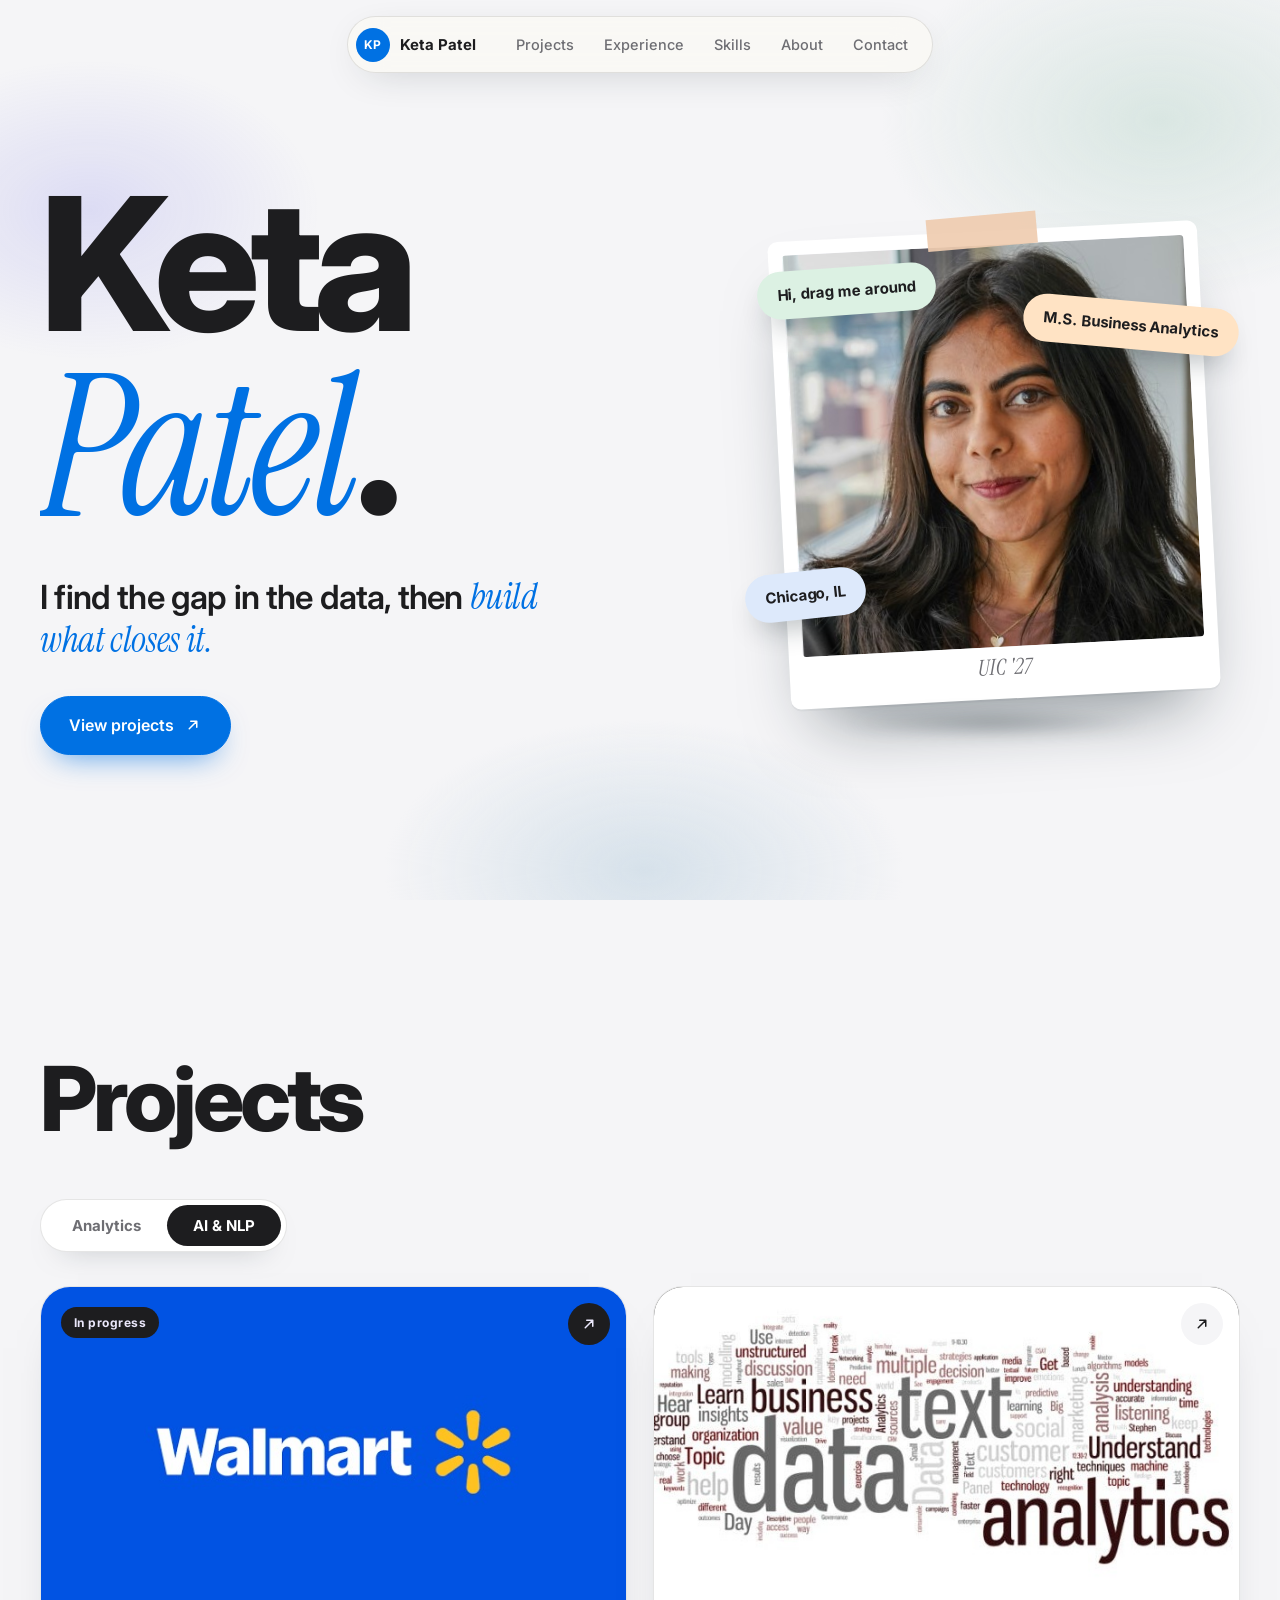
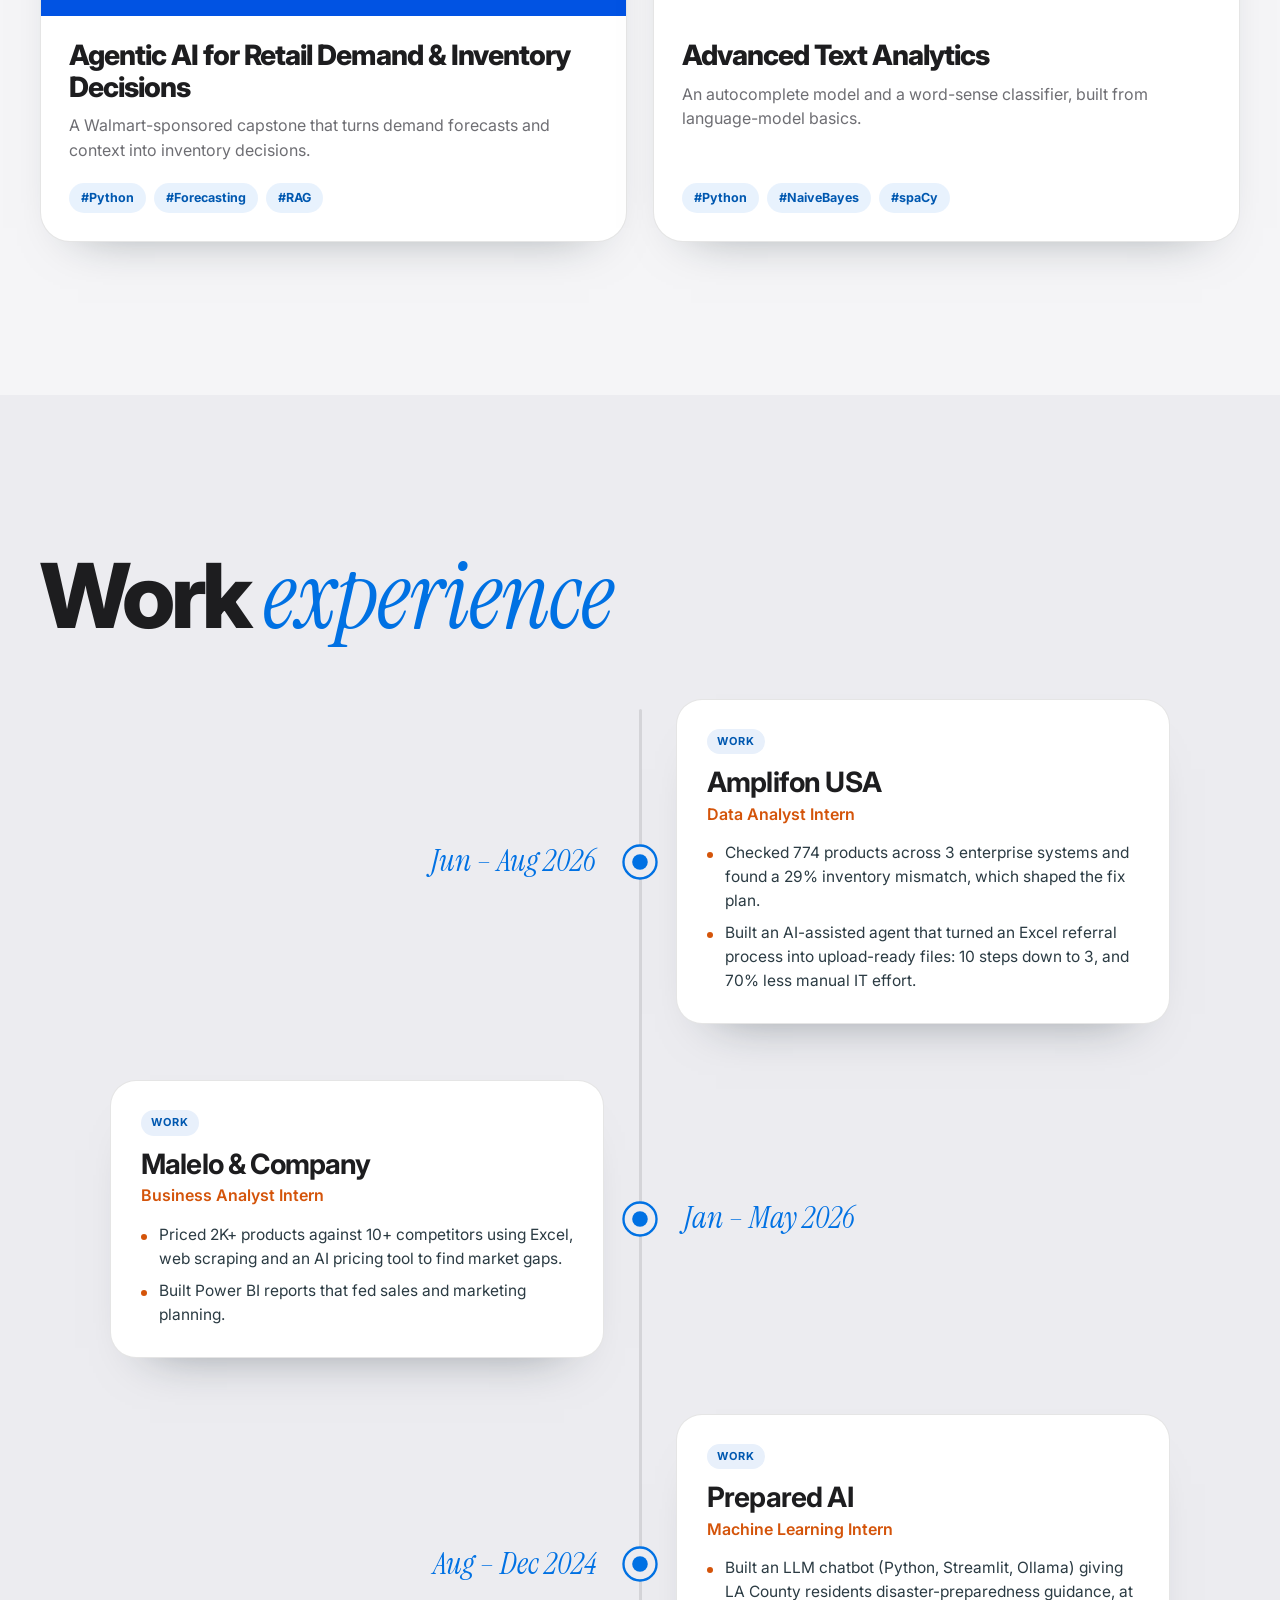
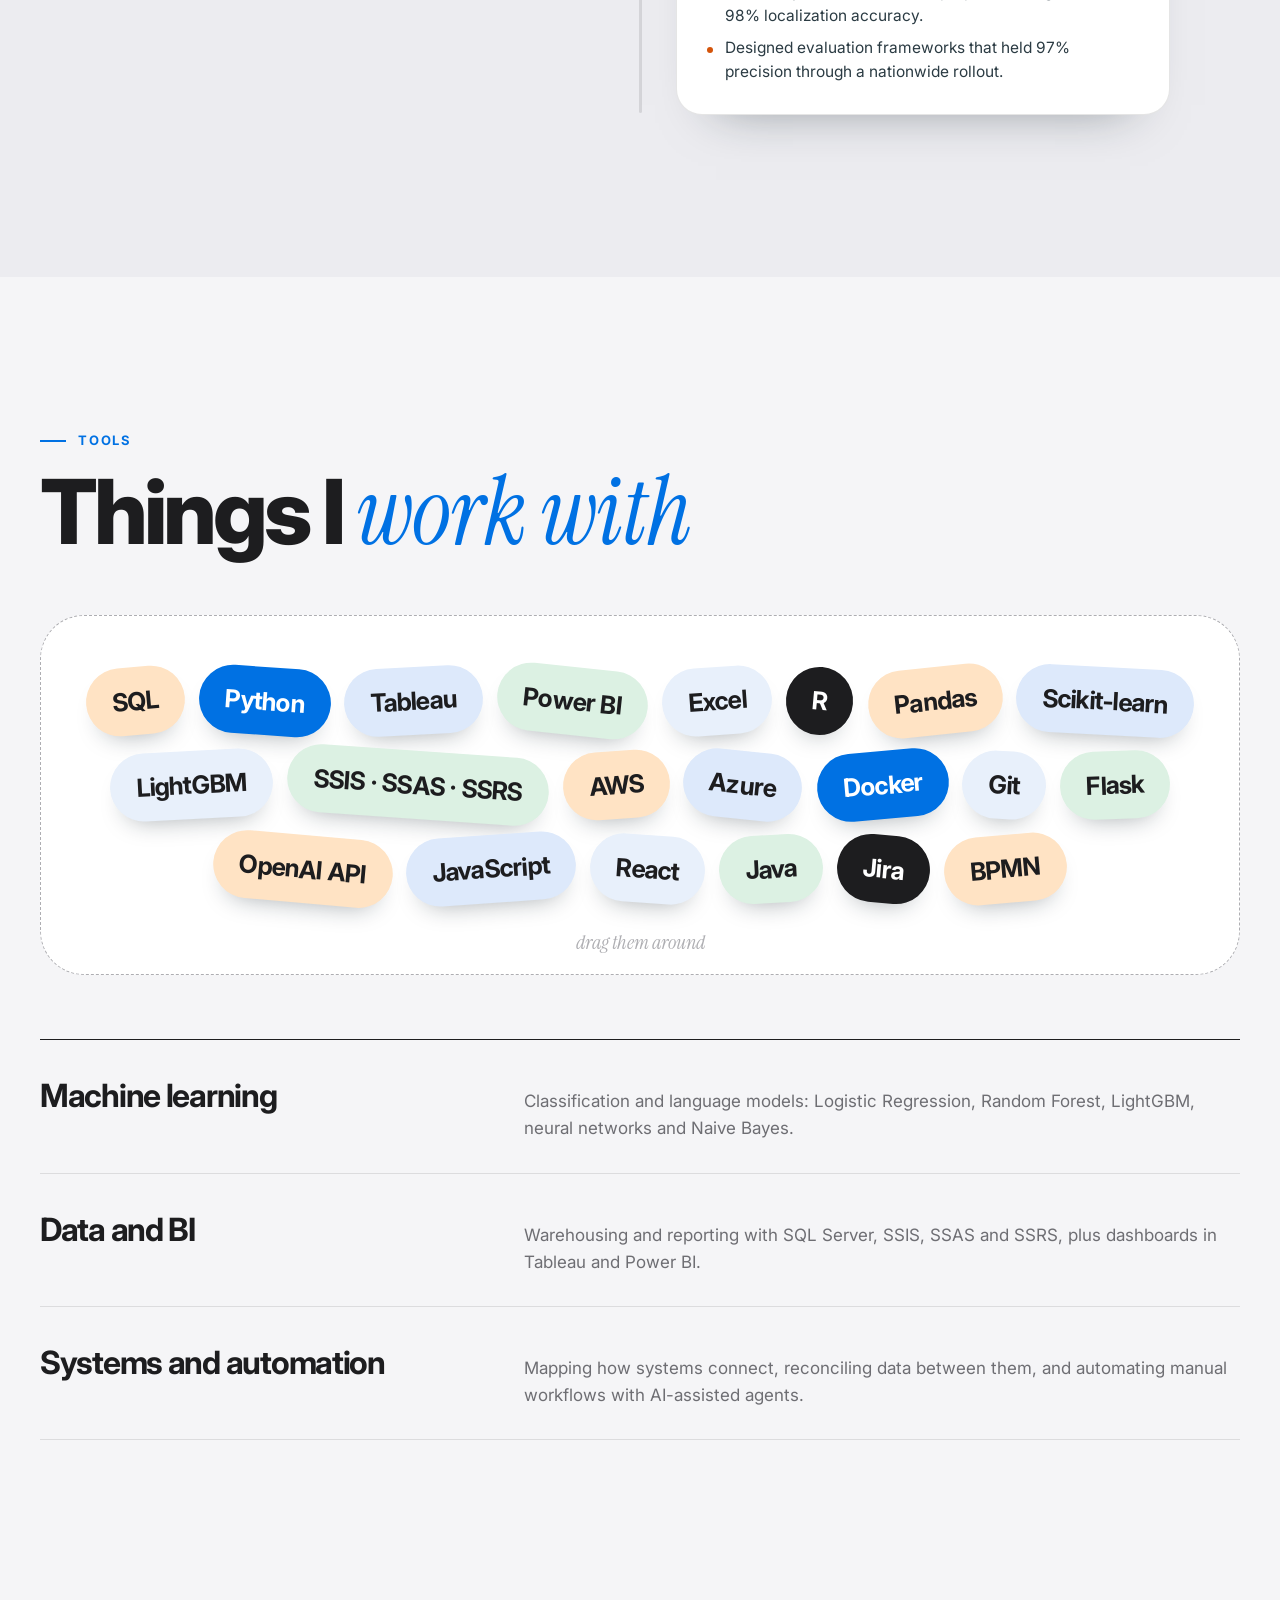
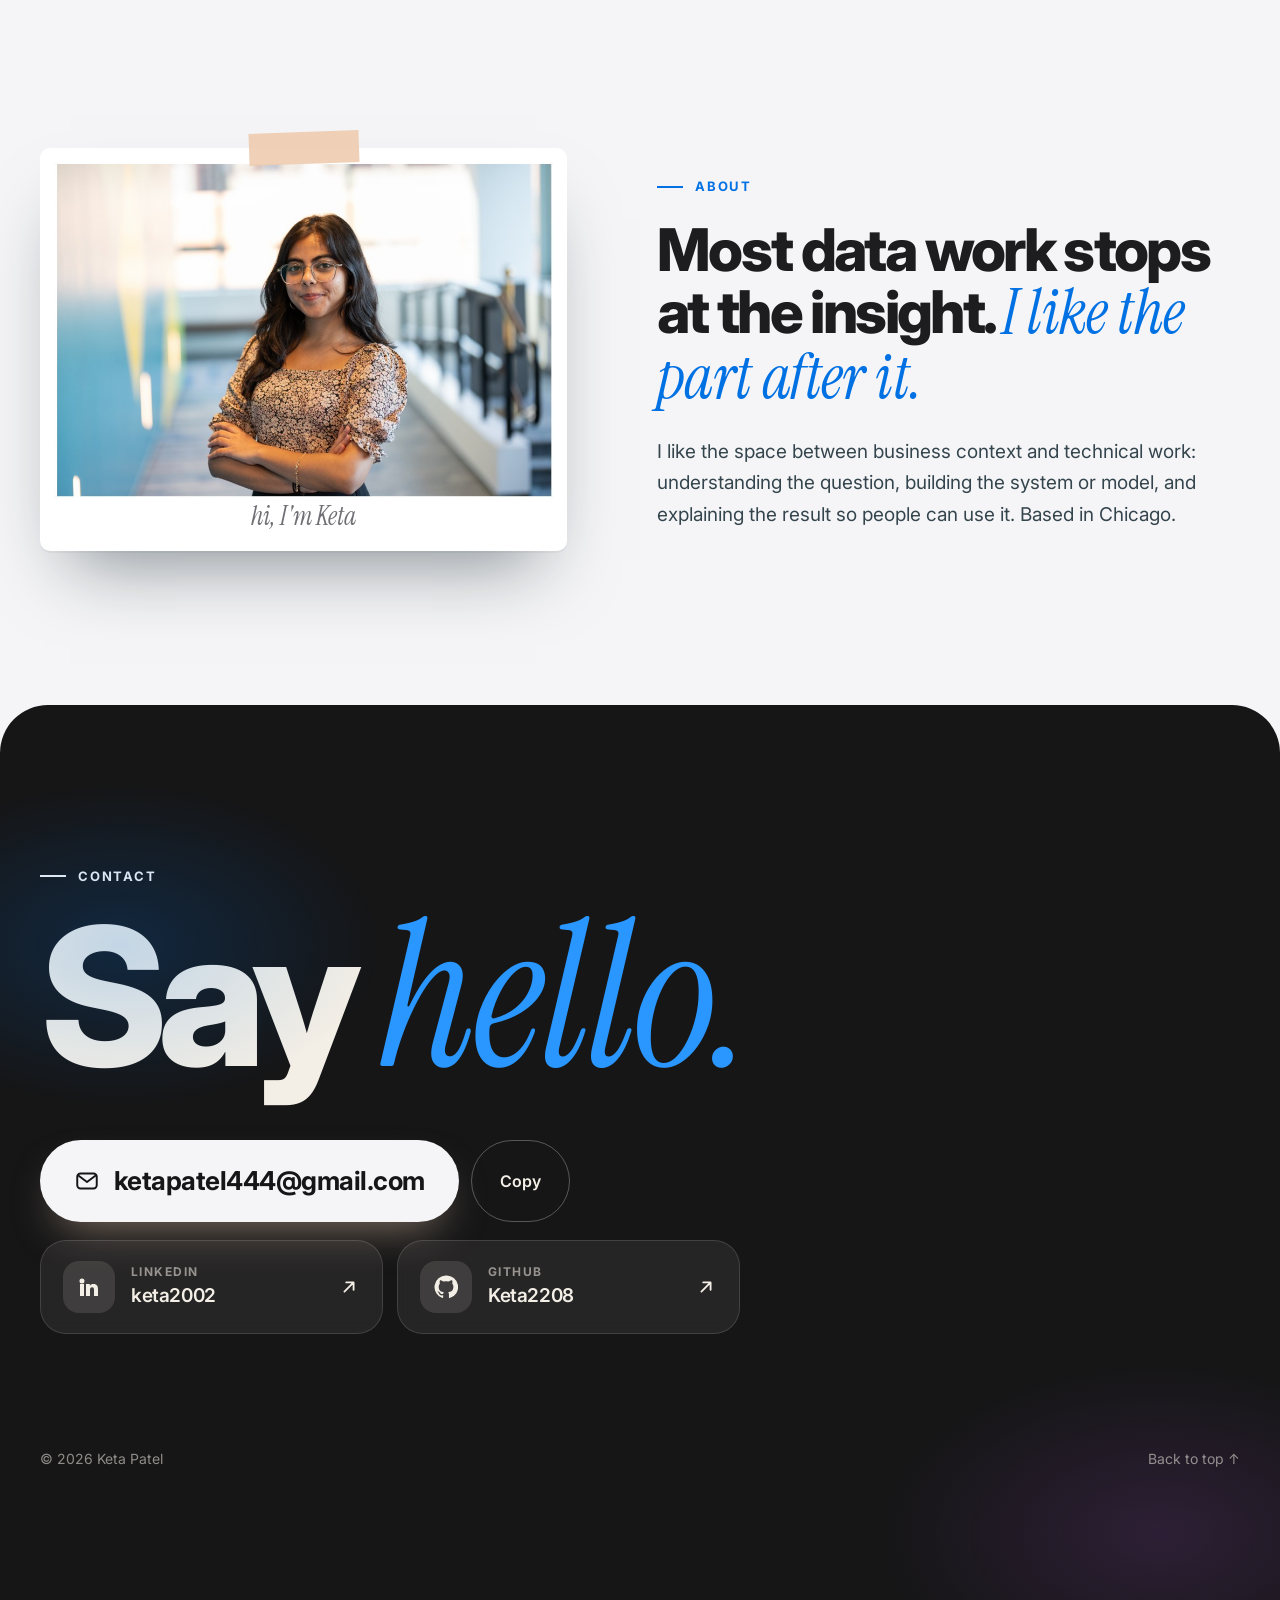
==== commit ee0cd9a3: "AI & NLP default tab and new project covers" ====
--- a/index.html
+++ b/index.html
@@ -1,4 +1,4 @@
-﻿<!DOCTYPE html>
+<!DOCTYPE html>
 <html lang="en">
 <head>
   <meta charset="UTF-8">
@@ -40,7 +40,6 @@
       <div class="blobs" aria-hidden="true"><i class="bl b1" data-depth="10"></i><i class="bl b2" data-depth="-14"></i><i class="bl b3" data-depth="18"></i></div>
       <div class="wrap hero-grid">
         <div class="hero-copy">
-          <p class="hero-eyebrow rv" style="--d:.35s"><span></span>M.S. Business Analytics</p>
           <h1 class="hero-name"><span class="line"><span class="ln">Keta</span></span><span class="line"><span class="ln serif">Patel<b class="dot">.</b></span></span></h1>
           <p class="hook rv" style="--d:.5s">I find the gap in the data, then <em>build what closes it.</em></p>
           <div class="hero-cta rv" style="--d:.65s">
@@ -66,8 +65,8 @@
     <section class="section" id="projects">
       <div class="wrap">
         <header class="sec-head rv"><h2>Projects</h2></header>
-        <div class="rv"><div class="ptabs" role="tablist" aria-label="Project type"><span class="pind"></span><button role="tab" aria-selected="true" data-tab="0">Analytics</button><button role="tab" aria-selected="false" data-tab="1">AI &amp; NLP</button></div></div>
-        <div class="ppanel on" data-panel="0"><div class="pgrid n3"><article class="pcard rv" style="--d:0.00s" tabindex="0" role="button" aria-label="Read the full project: Southwest vs. American Airlines: Competitive Performance" data-cursor="Open" data-href="southwest.html"><div class="pvis th-teal"><svg viewBox="0 0 400 200" role="img" aria-label="Hub and spoke network next to a point to point network"><line x1="105" y1="102" x2="105.0" y2="40.0" class="ln a"/><line x1="105" y1="102" x2="158.7" y2="71.0" class="ln a"/><line x1="105" y1="102" x2="158.7" y2="133.0" class="ln a"/><line x1="105" y1="102" x2="105.0" y2="164.0" class="ln a"/><line x1="105" y1="102" x2="51.3" y2="133.0" class="ln a"/><line x1="105" y1="102" x2="51.3" y2="71.0" class="ln a"/><circle cx="105.0" cy="40.0" r="5" class="dt a"/><circle cx="158.7" cy="71.0" r="5" class="dt a"/><circle cx="158.7" cy="133.0" r="5" class="dt a"/><circle cx="105.0" cy="164.0" r="5" class="dt a"/><circle cx="51.3" cy="133.0" r="5" class="dt a"/><circle cx="51.3" cy="71.0" r="5" class="dt a"/><circle cx="105" cy="102" r="9" class="dt a big"/><line x1="297.0" y1="40.0" x2="356.0" y2="82.8" class="ln b"/><line x1="297.0" y1="40.0" x2="333.4" y2="152.2" class="ln b"/><line x1="297.0" y1="40.0" x2="260.6" y2="152.2" class="ln b"/><line x1="297.0" y1="40.0" x2="238.0" y2="82.8" class="ln b"/><line x1="356.0" y1="82.8" x2="333.4" y2="152.2" class="ln b"/><line x1="356.0" y1="82.8" x2="260.6" y2="152.2" class="ln b"/><line x1="356.0" y1="82.8" x2="238.0" y2="82.8" class="ln b"/><line x1="333.4" y1="152.2" x2="260.6" y2="152.2" class="ln b"/><line x1="333.4" y1="152.2" x2="238.0" y2="82.8" class="ln b"/><line x1="260.6" y1="152.2" x2="238.0" y2="82.8" class="ln b"/><circle cx="297.0" cy="40.0" r="5" class="dt b"/><circle cx="356.0" cy="82.8" r="5" class="dt b"/><circle cx="333.4" cy="152.2" r="5" class="dt b"/><circle cx="260.6" cy="152.2" r="5" class="dt b"/><circle cx="238.0" cy="82.8" r="5" class="dt b"/><text x="105" y="187" class="lb">AA &middot; hub and spoke</text><text x="297" y="187" class="lb">WN &middot; point to point</text></svg><span class="go-b" aria-hidden="true"><svg viewBox="0 0 24 24" aria-hidden="true"><path d="M7 17 17 7M9 7h8v8" fill="none" stroke="currentColor" stroke-width="2" stroke-linecap="round" stroke-linejoin="round"/></svg></span></div><div class="pbody-c"><h3>Southwest vs. American Airlines: Competitive Performance</h3><p>Benchmarked two airlines on a year of U.S. flight data to find where delays really come from.</p><div class="tags"><i>#SQL</i><i>#Python</i><i>#Tableau</i><i>#PowerBI</i></div></div></article><article class="pcard rv" style="--d:0.08s" tabindex="0" role="button" aria-label="Read the full project: Retail Data Warehouse &amp; BI System" data-cursor="Open" data-href="data-warehouse.html"><div class="pvis th-sage"><svg viewBox="0 0 400 200" role="img" aria-label="Star schema"><line x1="200" y1="100" x2="200.0" y2="38.0" class="ln a"/><line x1="200" y1="100" x2="290.9" y2="69.0" class="ln a"/><line x1="200" y1="100" x2="290.9" y2="131.0" class="ln a"/><line x1="200" y1="100" x2="200.0" y2="162.0" class="ln a"/><line x1="200" y1="100" x2="109.1" y2="131.0" class="ln a"/><line x1="200" y1="100" x2="109.1" y2="69.0" class="ln a"/><rect x="176.0" y="24.0" width="48" height="28" rx="8" class="tile t1"/><rect x="266.9" y="55.0" width="48" height="28" rx="8" class="tile t1"/><rect x="266.9" y="117.0" width="48" height="28" rx="8" class="tile t1"/><rect x="176.0" y="148.0" width="48" height="28" rx="8" class="tile t1"/><rect x="85.1" y="117.0" width="48" height="28" rx="8" class="tile t1"/><rect x="85.1" y="55.0" width="48" height="28" rx="8" class="tile t1"/><rect x="166" y="80" width="68" height="40" rx="10" class="tile t0"/><text x="200" y="105" class="tx w">Fact</text><text x="200" y="190" class="lb">1 fact table &middot; 6 dimensions</text></svg><span class="go-b" aria-hidden="true"><svg viewBox="0 0 24 24" aria-hidden="true"><path d="M7 17 17 7M9 7h8v8" fill="none" stroke="currentColor" stroke-width="2" stroke-linecap="round" stroke-linejoin="round"/></svg></span></div><div class="pbody-c"><h3>Retail Data Warehouse &amp; BI System</h3><p>A star-schema retail warehouse with ETL pipelines, OLAP cubes, and sales dashboards.</p><div class="tags"><i>#SQLServer</i><i>#SSIS</i><i>#SSAS</i><i>#SSRS</i></div></div></article><article class="pcard rv" style="--d:0.16s" tabindex="0" role="button" aria-label="Read the full project: Multi-Class Classification Pipeline" data-cursor="Open" data-href="ml-pipeline.html"><div class="pvis th-apricot"><svg viewBox="0 0 400 200" role="img" aria-label="Four models compared"><rect x="22" y="50" width="80" height="100" rx="16" class="tile t0"/><text x="62" y="96" class="tx w">Logistic</text><text x="62" y="112" class="tx w">Regression</text><rect x="114" y="50" width="80" height="100" rx="16" class="tile t1"/><text x="154" y="96" class="tx">Random</text><text x="154" y="112" class="tx">Forest</text><rect x="206" y="50" width="80" height="100" rx="16" class="tile t2"/><text x="246" y="104" class="tx">LightGBM</text><rect x="298" y="50" width="80" height="100" rx="16" class="tile t3"/><text x="338" y="104" class="tx">MLP</text></svg><span class="go-b" aria-hidden="true"><svg viewBox="0 0 24 24" aria-hidden="true"><path d="M7 17 17 7M9 7h8v8" fill="none" stroke="currentColor" stroke-width="2" stroke-linecap="round" stroke-linejoin="round"/></svg></span></div><div class="pbody-c"><h3>Multi-Class Classification Pipeline</h3><p>Four model families compared on one shared pipeline and about 70K samples.</p><div class="tags"><i>#Python</i><i>#LightGBM</i><i>#RandomForest</i></div></div></article></div></div><div class="ppanel" data-panel="1" hidden><div class="pgrid n2"><article class="pcard rv" style="--d:0.00s" tabindex="0" role="button" aria-label="Read the full project: Agentic AI for Retail Demand &amp; Inventory Decisions" data-cursor="Open" data-href="walmart-capstone.html"><div class="pvis th-clay"><span class="pbadge">In progress</span><svg viewBox="0 52 400 100" role="img" aria-label="Pipeline"><rect x="24.0" y="78" width="54.0" height="50" rx="12" class="tile t1"/><text x="51.0" y="99.5" class="tx" style="font-size:10.5px">Feature</text><text x="51.0" y="112.5" class="tx" style="font-size:10.5px">analysis</text><path d="M80.0 103h14" class="ln a"/><rect x="96.0" y="78" width="54.0" height="50" rx="12" class="tile t1"/><text x="123.0" y="99.5" class="tx" style="font-size:10.5px">Model</text><text x="123.0" y="112.5" class="tx" style="font-size:10.5px">selection</text><path d="M152.0 103h14" class="ln a"/><rect x="168.0" y="78" width="54.0" height="50" rx="12" class="tile t1"/><text x="195.0" y="99.5" class="tx" style="font-size:10.5px">Cross-</text><text x="195.0" y="112.5" class="tx" style="font-size:10.5px">validation</text><path d="M224.0 103h14" class="ln a"/><rect x="240.0" y="78" width="54.0" height="50" rx="12" class="tile t1"/><text x="267.0" y="99.5" class="tx" style="font-size:10.5px">Forecast +</text><text x="267.0" y="112.5" class="tx" style="font-size:10.5px">uncertainty</text><path d="M296.0 103h14" class="ln a"/><rect x="312.0" y="78" width="54.0" height="50" rx="12" class="tile t0"/><text x="339.0" y="99.5" class="tx w" style="font-size:10.5px">Decision</text><text x="339.0" y="112.5" class="tx w" style="font-size:10.5px">support</text></svg><span class="go-b" aria-hidden="true"><svg viewBox="0 0 24 24" aria-hidden="true"><path d="M7 17 17 7M9 7h8v8" fill="none" stroke="currentColor" stroke-width="2" stroke-linecap="round" stroke-linejoin="round"/></svg></span></div><div class="pbody-c"><h3>Agentic AI for Retail Demand &amp; Inventory Decisions</h3><p>A Walmart-sponsored capstone that turns demand forecasts and context into inventory decisions.</p><div class="tags"><i>#Python</i><i>#Forecasting</i><i>#RAG</i></div></div></article><article class="pcard rv" style="--d:0.08s" tabindex="0" role="button" aria-label="Read the full project: Advanced Text Analytics" data-cursor="Open" data-href="text-analytics.html"><div class="pvis th-navy"><svg viewBox="0 0 400 200" role="img" aria-label="Next word suggestions"><rect x="40" y="52" width="150" height="40" rx="20" class="tile t0"/><text x="115" y="77" class="tx w">They went</text><path d="M196 72h34" class="ln a"/><path d="M224 66l8 6-8 6" class="ln a" fill="none"/><rect x="242" y="38" width="90" height="32" rx="16" class="tile t1"/><text x="287" y="59" class="tx">to</text><rect x="242" y="78" width="90" height="32" rx="16" class="tile t2"/><text x="287" y="99" class="tx">on</text><rect x="242" y="118" width="90" height="32" rx="16" class="tile t3"/><text x="287" y="139" class="tx">into</text><text x="200" y="182" class="lb">trigram suggestions</text></svg><span class="go-b" aria-hidden="true"><svg viewBox="0 0 24 24" aria-hidden="true"><path d="M7 17 17 7M9 7h8v8" fill="none" stroke="currentColor" stroke-width="2" stroke-linecap="round" stroke-linejoin="round"/></svg></span></div><div class="pbody-c"><h3>Advanced Text Analytics</h3><p>An autocomplete model and a word-sense classifier, built from language-model basics.</p><div class="tags"><i>#Python</i><i>#NaiveBayes</i><i>#spaCy</i></div></div></article></div></div>
+        <div class="rv"><div class="ptabs" role="tablist" aria-label="Project type"><span class="pind"></span><button role="tab" aria-selected="false" data-tab="0">Analytics</button><button role="tab" aria-selected="true" data-tab="1">AI &amp; NLP</button></div></div>
+        <div class="ppanel" data-panel="0" hidden><div class="pgrid n3"><article class="pcard rv" style="--d:0.00s" tabindex="0" role="button" aria-label="Read the full project: Southwest vs. American Airlines: Competitive Performance" data-cursor="Open" data-href="southwest.html"><div class="pvis th-teal"><svg viewBox="0 0 400 200" role="img" aria-label="Hub and spoke network next to a point to point network"><line x1="105" y1="102" x2="105.0" y2="40.0" class="ln a"/><line x1="105" y1="102" x2="158.7" y2="71.0" class="ln a"/><line x1="105" y1="102" x2="158.7" y2="133.0" class="ln a"/><line x1="105" y1="102" x2="105.0" y2="164.0" class="ln a"/><line x1="105" y1="102" x2="51.3" y2="133.0" class="ln a"/><line x1="105" y1="102" x2="51.3" y2="71.0" class="ln a"/><circle cx="105.0" cy="40.0" r="5" class="dt a"/><circle cx="158.7" cy="71.0" r="5" class="dt a"/><circle cx="158.7" cy="133.0" r="5" class="dt a"/><circle cx="105.0" cy="164.0" r="5" class="dt a"/><circle cx="51.3" cy="133.0" r="5" class="dt a"/><circle cx="51.3" cy="71.0" r="5" class="dt a"/><circle cx="105" cy="102" r="9" class="dt a big"/><line x1="297.0" y1="40.0" x2="356.0" y2="82.8" class="ln b"/><line x1="297.0" y1="40.0" x2="333.4" y2="152.2" class="ln b"/><line x1="297.0" y1="40.0" x2="260.6" y2="152.2" class="ln b"/><line x1="297.0" y1="40.0" x2="238.0" y2="82.8" class="ln b"/><line x1="356.0" y1="82.8" x2="333.4" y2="152.2" class="ln b"/><line x1="356.0" y1="82.8" x2="260.6" y2="152.2" class="ln b"/><line x1="356.0" y1="82.8" x2="238.0" y2="82.8" class="ln b"/><line x1="333.4" y1="152.2" x2="260.6" y2="152.2" class="ln b"/><line x1="333.4" y1="152.2" x2="238.0" y2="82.8" class="ln b"/><line x1="260.6" y1="152.2" x2="238.0" y2="82.8" class="ln b"/><circle cx="297.0" cy="40.0" r="5" class="dt b"/><circle cx="356.0" cy="82.8" r="5" class="dt b"/><circle cx="333.4" cy="152.2" r="5" class="dt b"/><circle cx="260.6" cy="152.2" r="5" class="dt b"/><circle cx="238.0" cy="82.8" r="5" class="dt b"/><text x="105" y="187" class="lb">AA &middot; hub and spoke</text><text x="297" y="187" class="lb">WN &middot; point to point</text></svg><img class="pimg" src="assets/cover-southwest.jpg" alt="" loading="lazy" onerror="this.remove()"><span class="go-b" aria-hidden="true"><svg viewBox="0 0 24 24" aria-hidden="true"><path d="M7 17 17 7M9 7h8v8" fill="none" stroke="currentColor" stroke-width="2" stroke-linecap="round" stroke-linejoin="round"/></svg></span></div><div class="pbody-c"><h3>Southwest vs. American Airlines: Competitive Performance</h3><p>Benchmarked two airlines on a year of U.S. flight data to find where delays really come from.</p><div class="tags"><i>#SQL</i><i>#Python</i><i>#Tableau</i><i>#PowerBI</i></div></div></article><article class="pcard rv" style="--d:0.08s" tabindex="0" role="button" aria-label="Read the full project: Retail Data Warehouse &amp; BI System" data-cursor="Open" data-href="data-warehouse.html"><div class="pvis th-sage"><svg viewBox="0 0 400 200" role="img" aria-label="Star schema"><line x1="200" y1="100" x2="200.0" y2="38.0" class="ln a"/><line x1="200" y1="100" x2="290.9" y2="69.0" class="ln a"/><line x1="200" y1="100" x2="290.9" y2="131.0" class="ln a"/><line x1="200" y1="100" x2="200.0" y2="162.0" class="ln a"/><line x1="200" y1="100" x2="109.1" y2="131.0" class="ln a"/><line x1="200" y1="100" x2="109.1" y2="69.0" class="ln a"/><rect x="176.0" y="24.0" width="48" height="28" rx="8" class="tile t1"/><rect x="266.9" y="55.0" width="48" height="28" rx="8" class="tile t1"/><rect x="266.9" y="117.0" width="48" height="28" rx="8" class="tile t1"/><rect x="176.0" y="148.0" width="48" height="28" rx="8" class="tile t1"/><rect x="85.1" y="117.0" width="48" height="28" rx="8" class="tile t1"/><rect x="85.1" y="55.0" width="48" height="28" rx="8" class="tile t1"/><rect x="166" y="80" width="68" height="40" rx="10" class="tile t0"/><text x="200" y="105" class="tx w">Fact</text><text x="200" y="190" class="lb">1 fact table &middot; 6 dimensions</text></svg><img class="pimg" src="assets/cover-data-warehouse.jpg" alt="" loading="lazy" onerror="this.remove()"><span class="go-b" aria-hidden="true"><svg viewBox="0 0 24 24" aria-hidden="true"><path d="M7 17 17 7M9 7h8v8" fill="none" stroke="currentColor" stroke-width="2" stroke-linecap="round" stroke-linejoin="round"/></svg></span></div><div class="pbody-c"><h3>Retail Data Warehouse &amp; BI System</h3><p>A star-schema retail warehouse with ETL pipelines, OLAP cubes, and sales dashboards.</p><div class="tags"><i>#SQLServer</i><i>#SSIS</i><i>#SSAS</i><i>#SSRS</i></div></div></article><article class="pcard rv" style="--d:0.16s" tabindex="0" role="button" aria-label="Read the full project: Multi-Class Classification Pipeline" data-cursor="Open" data-href="ml-pipeline.html"><div class="pvis th-apricot"><svg viewBox="0 0 400 200" role="img" aria-label="Four models compared"><rect x="22" y="50" width="80" height="100" rx="16" class="tile t0"/><text x="62" y="96" class="tx w">Logistic</text><text x="62" y="112" class="tx w">Regression</text><rect x="114" y="50" width="80" height="100" rx="16" class="tile t1"/><text x="154" y="96" class="tx">Random</text><text x="154" y="112" class="tx">Forest</text><rect x="206" y="50" width="80" height="100" rx="16" class="tile t2"/><text x="246" y="104" class="tx">LightGBM</text><rect x="298" y="50" width="80" height="100" rx="16" class="tile t3"/><text x="338" y="104" class="tx">MLP</text></svg><img class="pimg" src="assets/cover-ml-pipeline.jpg" alt="" loading="lazy" onerror="this.remove()"><span class="go-b" aria-hidden="true"><svg viewBox="0 0 24 24" aria-hidden="true"><path d="M7 17 17 7M9 7h8v8" fill="none" stroke="currentColor" stroke-width="2" stroke-linecap="round" stroke-linejoin="round"/></svg></span></div><div class="pbody-c"><h3>Multi-Class Classification Pipeline</h3><p>Four model families compared on one shared pipeline and about 70K samples.</p><div class="tags"><i>#Python</i><i>#LightGBM</i><i>#RandomForest</i></div></div></article></div></div><div class="ppanel on" data-panel="1"><div class="pgrid n2"><article class="pcard rv" style="--d:0.00s" tabindex="0" role="button" aria-label="Read the full project: Agentic AI for Retail Demand &amp; Inventory Decisions" data-cursor="Open" data-href="walmart-capstone.html"><div class="pvis th-clay"><span class="pbadge">In progress</span><svg viewBox="0 52 400 100" role="img" aria-label="Pipeline"><rect x="24.0" y="78" width="54.0" height="50" rx="12" class="tile t1"/><text x="51.0" y="99.5" class="tx" style="font-size:10.5px">Feature</text><text x="51.0" y="112.5" class="tx" style="font-size:10.5px">analysis</text><path d="M80.0 103h14" class="ln a"/><rect x="96.0" y="78" width="54.0" height="50" rx="12" class="tile t1"/><text x="123.0" y="99.5" class="tx" style="font-size:10.5px">Model</text><text x="123.0" y="112.5" class="tx" style="font-size:10.5px">selection</text><path d="M152.0 103h14" class="ln a"/><rect x="168.0" y="78" width="54.0" height="50" rx="12" class="tile t1"/><text x="195.0" y="99.5" class="tx" style="font-size:10.5px">Cross-</text><text x="195.0" y="112.5" class="tx" style="font-size:10.5px">validation</text><path d="M224.0 103h14" class="ln a"/><rect x="240.0" y="78" width="54.0" height="50" rx="12" class="tile t1"/><text x="267.0" y="99.5" class="tx" style="font-size:10.5px">Forecast +</text><text x="267.0" y="112.5" class="tx" style="font-size:10.5px">uncertainty</text><path d="M296.0 103h14" class="ln a"/><rect x="312.0" y="78" width="54.0" height="50" rx="12" class="tile t0"/><text x="339.0" y="99.5" class="tx w" style="font-size:10.5px">Decision</text><text x="339.0" y="112.5" class="tx w" style="font-size:10.5px">support</text></svg><img class="pimg" src="assets/cover-walmart-capstone.jpg" alt="" loading="lazy" onerror="this.remove()"><span class="go-b" aria-hidden="true"><svg viewBox="0 0 24 24" aria-hidden="true"><path d="M7 17 17 7M9 7h8v8" fill="none" stroke="currentColor" stroke-width="2" stroke-linecap="round" stroke-linejoin="round"/></svg></span></div><div class="pbody-c"><h3>Agentic AI for Retail Demand &amp; Inventory Decisions</h3><p>A Walmart-sponsored capstone that turns demand forecasts and context into inventory decisions.</p><div class="tags"><i>#Python</i><i>#Forecasting</i><i>#RAG</i></div></div></article><article class="pcard rv" style="--d:0.08s" tabindex="0" role="button" aria-label="Read the full project: Advanced Text Analytics" data-cursor="Open" data-href="text-analytics.html"><div class="pvis th-navy"><svg viewBox="0 0 400 200" role="img" aria-label="Next word suggestions"><rect x="40" y="52" width="150" height="40" rx="20" class="tile t0"/><text x="115" y="77" class="tx w">They went</text><path d="M196 72h34" class="ln a"/><path d="M224 66l8 6-8 6" class="ln a" fill="none"/><rect x="242" y="38" width="90" height="32" rx="16" class="tile t1"/><text x="287" y="59" class="tx">to</text><rect x="242" y="78" width="90" height="32" rx="16" class="tile t2"/><text x="287" y="99" class="tx">on</text><rect x="242" y="118" width="90" height="32" rx="16" class="tile t3"/><text x="287" y="139" class="tx">into</text><text x="200" y="182" class="lb">trigram suggestions</text></svg><img class="pimg" src="assets/cover-text-analytics.jpg" alt="" loading="lazy" onerror="this.remove()"><span class="go-b" aria-hidden="true"><svg viewBox="0 0 24 24" aria-hidden="true"><path d="M7 17 17 7M9 7h8v8" fill="none" stroke="currentColor" stroke-width="2" stroke-linecap="round" stroke-linejoin="round"/></svg></span></div><div class="pbody-c"><h3>Advanced Text Analytics</h3><p>An autocomplete model and a word-sense classifier, built from language-model basics.</p><div class="tags"><i>#Python</i><i>#NaiveBayes</i><i>#spaCy</i></div></div></article></div></div>
       </div>
     </section>
 
@@ -191,4 +190,3 @@
   <script src="script.js?v=10"></script>
 </body>
 </html>
-
--- a/styles.css
+++ b/styles.css
@@ -1,7 +1,7 @@
 :root {
-  --bg: #f4efe6; --bg-2: #ece5d8; --card: #fbf9f4; --ink: #14232b; --soft: #66737a; --faint: #a2abaf;
-  --line: rgba(20,35,43,.12); --mist: #d9e6e2; --apricot: #efcdb0; --accent: #0e5a5a; --accent-d: #0a4343;
-  --clay: #c0643a; --deep: #0f1f27; --deep-2: #173039; --haze: #d6e1ea; --sage: #c5d6c2; --sand: #e8dcc6;
+  --bg: #f5f5f7; --bg-2: #ececf0; --card: #ffffff; --ink: #1d1d1f; --soft: #6e6e73; --faint: #aeaeb2;
+  --line: rgba(0,0,0,.1); --mist: #e8f0fb; --apricot: #ffe3c4; --accent: #0071e3; --accent-d: #0058b0;
+  --clay: #d4540a; --deep: #161617; --deep-2: #2c2c2e; --haze: #dde9fb; --sage: #dcf1e3; --sand: #ececf0;
   --sans: "Inter", system-ui, -apple-system, "Segoe UI", sans-serif;
   --serif: "Instrument Serif", "Iowan Old Style", Georgia, serif;
   --ease: cubic-bezier(.22,1,.36,1);
@@ -51,17 +51,15 @@
 /* blobs */
 .blobs { position: absolute; inset: 0; overflow: hidden; pointer-events: none; }
 .bl { position: absolute; border-radius: 50%; filter: blur(.5px); translate: calc(var(--mx, 0) * var(--dx, 0px)) calc(var(--my, 0) * var(--dy, 0px)); }
-.b1 { width: 460px; height: 300px; left: -140px; top: 60px; background: radial-gradient(closest-side, #efcdb0, rgba(239,205,176,0)); }
+.b1 { width: 460px; height: 300px; left: -140px; top: 60px; background: radial-gradient(closest-side, rgba(94,92,230,.16), rgba(94,92,230,0)); }
 .b2 { width: 560px; height: 360px; right: -160px; top: -60px; background: radial-gradient(closest-side, #d9e6e2, rgba(217,230,226,0)); }
 .b3 { width: 520px; height: 300px; left: 30%; bottom: -120px; background: radial-gradient(closest-side, #d6e1ea, rgba(214,225,234,0)); }
-.c1 { width: 520px; height: 320px; left: -140px; top: 80px; background: radial-gradient(closest-side, rgba(31,140,140,.35), rgba(31,140,140,0)); }
-.c2 { width: 560px; height: 340px; right: -160px; bottom: -80px; background: radial-gradient(closest-side, rgba(192,100,58,.26), rgba(192,100,58,0)); }
+.c1 { width: 520px; height: 320px; left: -140px; top: 80px; background: radial-gradient(closest-side, rgba(0,113,227,.2), rgba(0,113,227,0)); }
+.c2 { width: 560px; height: 340px; right: -160px; bottom: -80px; background: radial-gradient(closest-side, rgba(191,90,242,.14), rgba(191,90,242,0)); }
 
 /* hero */
 .hero { position: relative; min-height: 100svh; display: flex; align-items: center; padding: 120px 0 90px; overflow: hidden; }
 .hero-grid { position: relative; display: grid; grid-template-columns: 1.15fr .85fr; gap: 40px; align-items: center; }
-.hero-eyebrow { display: inline-flex; align-items: center; gap: 10px; margin: 0 0 22px; padding: 8px 14px; border: 1px solid var(--line); border-radius: 999px; background: rgba(255,255,255,.58); color: var(--soft); font-size: 13px; font-weight: 700; letter-spacing: .04em; text-transform: uppercase; }
-.hero-eyebrow span { width: 8px; height: 8px; border-radius: 50%; background: var(--accent); box-shadow: 0 0 0 5px rgba(14,90,90,.09); }
 .hero-name { font-weight: 800; font-size: clamp(88px, 14.5vw, 210px); line-height: .86; letter-spacing: -.055em; }
 .hero-name .line { display: block; overflow: hidden; padding: .05em 0 .12em; margin-bottom: -.08em; }
 .hero-name .ln { display: inline-block; }
@@ -76,7 +74,7 @@
 .btn { display: inline-flex; align-items: center; gap: 10px; padding: 16px 28px; border-radius: 999px; font-weight: 600; font-size: 16px; border: 1px solid var(--line); transition: background .3s, color .3s, box-shadow .3s; will-change: translate; }
 .btn svg { width: 18px; height: 18px; transition: transform .3s var(--ease); }
 .btn:hover svg { transform: translate(3px, -3px); }
-.btn.primary { background: var(--accent); color: #fff; border-color: var(--accent); box-shadow: 0 14px 30px -14px rgba(14,90,90,.7); }
+.btn.primary { background: var(--accent); color: #fff; border-color: var(--accent); box-shadow: 0 14px 30px -14px rgba(0,113,227,.7); }
 .btn.primary:hover { background: var(--accent-d); }
 .js .rv.in.late { transition-delay: 0s; }
 .scroll-cue { position: absolute; left: 50%; bottom: 26px; translate: -50% 0; width: 26px; height: 42px; border: 1.5px solid var(--faint); border-radius: 16px; }
@@ -124,11 +122,11 @@
 .pcard:hover, .pcard:focus-visible { translate: 0 -8px; box-shadow: 0 44px 70px -38px rgba(20,35,43,.6); outline: none; }
 .pcard::after { content: ""; position: absolute; inset: 0; z-index: 3; pointer-events: none; background: radial-gradient(380px circle at var(--sx, 50%) var(--sy, 0%), rgba(255,255,255,.18), transparent 60%); opacity: 0; transition: opacity .3s; }
 .pcard:hover::after { opacity: 1; }
-.th-teal { --bg: #0e5a5a; --fg: #f4efe6; --mu: rgba(244,239,230,.74); --a1: #efcdb0; --a2: #f4efe6; --a3: #fff; --chip: rgba(244,239,230,.14); --tile: rgba(244,239,230,.14); --tfg: #f4efe6; --on1: #0e5a5a; --num: #efcdb0; }
-.th-apricot { --bg: #efcdb0; --fg: #14232b; --mu: rgba(20,35,43,.72); --a1: #0e5a5a; --a2: #c0643a; --a3: #14232b; --chip: rgba(20,35,43,.09); --tile: rgba(255,255,255,.62); --tfg: #14232b; --on1: #fff; --num: #a8512a; }
-.th-navy { --bg: #0f1f27; --fg: #f4efe6; --mu: rgba(244,239,230,.7); --a1: #efcdb0; --a2: #7fc4c0; --a3: #f4efe6; --chip: rgba(244,239,230,.11); --tile: rgba(244,239,230,.11); --tfg: #f4efe6; --on1: #0f1f27; --num: #efcdb0; }
-.th-sage { --bg: #c5d6c2; --fg: #14232b; --mu: rgba(20,35,43,.72); --a1: #0e5a5a; --a2: #c0643a; --a3: #14232b; --chip: rgba(20,35,43,.09); --tile: rgba(255,255,255,.58); --tfg: #14232b; --on1: #fff; --num: #a8512a; }
-.th-clay { --bg: #c0643a; --fg: #fff9f2; --mu: rgba(255,249,242,.84); --a1: #fff; --a2: #f6d9c6; --a3: #fff; --chip: rgba(255,255,255,.18); --tile: rgba(255,255,255,.18); --tfg: #fff; --on1: #c0643a; --num: #fff; }
+.th-teal { --bg: #e6f0fd; --fg: #1d1d1f; --mu: rgba(29,29,31,.72); --a1: #0071e3; --a2: #5e5ce6; --a3: #1d1d1f; --chip: rgba(0,0,0,.06); --tile: rgba(255,255,255,.8); --tfg: #1d1d1f; --on1: #fff; --num: #0071e3; }
+.th-apricot { --bg: #fdecd6; --fg: #1d1d1f; --mu: rgba(29,29,31,.72); --a1: #0071e3; --a2: #d4540a; --a3: #1d1d1f; --chip: rgba(0,0,0,.06); --tile: rgba(255,255,255,.8); --tfg: #1d1d1f; --on1: #fff; --num: #d4540a; }
+.th-navy { --bg: #1d1d1f; --fg: #f5f5f7; --mu: rgba(245,245,247,.72); --a1: #2997ff; --a2: #64d2ff; --a3: #f5f5f7; --chip: rgba(255,255,255,.1); --tile: rgba(255,255,255,.1); --tfg: #f5f5f7; --on1: #1d1d1f; --num: #2997ff; }
+.th-sage { --bg: #e3f3e8; --fg: #1d1d1f; --mu: rgba(29,29,31,.72); --a1: #248a3d; --a2: #0071e3; --a3: #1d1d1f; --chip: rgba(0,0,0,.06); --tile: rgba(255,255,255,.8); --tfg: #1d1d1f; --on1: #fff; --num: #248a3d; }
+.th-clay { --bg: #ebe8fb; --fg: #1d1d1f; --mu: rgba(29,29,31,.72); --a1: #5e5ce6; --a2: #0071e3; --a3: #1d1d1f; --chip: rgba(0,0,0,.06); --tile: rgba(255,255,255,.8); --tfg: #1d1d1f; --on1: #fff; --num: #5e5ce6; }
 .pvis { position: relative; display: grid; place-items: center; padding: 30px 26px; aspect-ratio: 16 / 9; overflow: hidden; background: var(--bg); color: var(--fg); }
 .pvis svg { width: 100%; max-width: 420px; height: auto; transition: transform .8s var(--ease); }
 .pcard:hover .pvis svg { transform: scale(1.05) rotate(-1deg); }
@@ -153,7 +151,7 @@
 .pbody-c h3 { font-size: clamp(22px, 2.2vw, 28px); font-weight: 800; letter-spacing: -.035em; line-height: 1.12; }
 .pbody-c p { margin-top: 10px; color: var(--soft); font-size: 16px; line-height: 1.55; }
 .tags { display: flex; flex-wrap: wrap; gap: 8px; margin-top: auto; padding-top: 20px; }
-.tags i { font-style: normal; font-size: 12.5px; font-weight: 700; padding: 5px 12px; border-radius: 999px; background: rgba(192,100,58,.11); color: #a8512a; }
+.tags i { font-style: normal; font-size: 12.5px; font-weight: 700; padding: 5px 12px; border-radius: 999px; background: rgba(0,113,227,.09); color: #0058b0; }
 @media (min-width: 1100px) { .pgrid.n3 { grid-template-columns: repeat(3, 1fr); } .pgrid.n3 .pbody-c h3 { font-size: 24px; } }
 .ptabs { position: relative; display: inline-flex; padding: 5px; margin-bottom: 34px; border-radius: 999px; background: var(--card); border: 1px solid var(--line); box-shadow: 0 14px 30px -22px rgba(20,35,43,.5); }
 .ptabs button { position: relative; z-index: 1; padding: 11px 26px; border: 0; border-radius: 999px; background: transparent; font: 700 15px var(--sans); color: var(--soft); cursor: pointer; transition: color .35s; }
@@ -181,7 +179,7 @@
 .tl-item.in .tl-date, .tl-item.in .tl-card { opacity: 1; transform: none; }
 .tl-item.in .tl-node { border-color: var(--accent); transform: scale(1.18); animation: ping 1.6s var(--ease) 1; }
 .tl-item.in .tl-node i { background: var(--accent); transform: scale(1.1); }
-@keyframes ping { 0% { box-shadow: 0 0 0 0 rgba(14,90,90,.45); } 100% { box-shadow: 0 0 0 22px rgba(14,90,90,0); } }
+@keyframes ping { 0% { box-shadow: 0 0 0 0 rgba(0,113,227,.45); } 100% { box-shadow: 0 0 0 22px rgba(0,113,227,0); } }
 .tl-card:hover { transform: translateY(-6px) !important; box-shadow: 0 40px 60px -36px rgba(20,35,43,.55); }
 .tag { display: inline-block; font-size: 11px; font-weight: 700; letter-spacing: .1em; text-transform: uppercase; padding: 4px 10px; border-radius: 999px; background: var(--mist); color: var(--accent-d); }
 .tl-card h3 { margin-top: 12px; font-size: clamp(22px, 2.2vw, 28px); font-weight: 700; letter-spacing: -.03em; line-height: 1.15; }
@@ -224,7 +222,7 @@
 .mailbar { position: relative; display: flex; flex-wrap: wrap; gap: 12px; margin-bottom: 18px; }
 .mailbtn { display: inline-flex; align-items: center; gap: 14px; padding: 20px 34px; border-radius: 999px; background: var(--apricot); color: var(--deep); font-weight: 700; font-size: clamp(18px, 2.2vw, 26px); letter-spacing: -.02em; box-shadow: 0 20px 44px -18px rgba(239,205,176,.55); transition: background .3s, box-shadow .3s; will-change: transform; }
 .mailbtn svg { width: 26px; height: 26px; flex: none; }
-.mailbtn:hover { background: #f6dcc3; box-shadow: 0 26px 54px -16px rgba(239,205,176,.7); }
+.mailbtn:hover { background: #fff; box-shadow: 0 26px 54px -16px rgba(239,205,176,.7); }
 .copybtn { padding: 0 28px; border-radius: 999px; border: 1.5px solid rgba(244,239,230,.3); background: transparent; color: #f4efe6; font: 600 16px var(--sans); cursor: pointer; transition: background .3s, color .3s, border-color .3s; }
 .copybtn:hover, .copybtn.ok { background: #f4efe6; color: var(--deep); border-color: #f4efe6; }
 .ctiles { position: relative; display: grid; grid-template-columns: repeat(3, 1fr); gap: 14px; max-width: 980px; }
@@ -248,7 +246,7 @@
 .cursor { width: 40px; height: 40px; margin: -20px 0 0 -20px; border-radius: 50%; border: 1.5px solid var(--accent); display: grid; place-items: center; font: 700 11px var(--sans); letter-spacing: .04em; color: #fff; will-change: translate, scale; transition: scale .55s var(--ease), background .35s, border-color .35s; }
 .cursor span { display: block; transition: scale .55s var(--ease), opacity .3s; opacity: 0; }
 .cursor-dot { width: 6px; height: 6px; margin: -3px 0 0 -3px; border-radius: 50%; background: var(--accent); will-change: translate; transition: opacity .3s; }
-.cursor.hover { scale: 1.5; background: rgba(14,90,90,.12); }
+.cursor.hover { scale: 1.5; background: rgba(0,113,227,.12); }
 .cursor.label { scale: 1.7; background: var(--accent); }
 .cursor.label span { scale: .588; opacity: 1; }
 .cursor.label + .cursor-dot { opacity: 0 !important; }
@@ -375,7 +373,7 @@
 .dots li::before { content: ""; position: absolute; left: 2px; top: .68em; width: 9px; height: 9px; border-radius: 50%; background: var(--clay); }
 .steps { counter-reset: s; display: grid; gap: 14px; }
 .steps li { position: relative; display: block; overflow: hidden; background: var(--card); border: 1px solid var(--line); border-radius: 22px; padding: 20px 26px 20px 30px; transition: transform .4s var(--ease), border-color .3s; }
-.steps li:hover { transform: translateX(6px); border-color: rgba(14,90,90,.35); }
+.steps li:hover { transform: translateX(6px); border-color: rgba(0,113,227,.35); }
 .steps li::before { content: ""; position: absolute; left: 0; top: 0; bottom: 0; width: 6px; background: linear-gradient(180deg, var(--accent), var(--clay)); }
 .steps h3 { font-size: 20px; font-weight: 700; letter-spacing: -.02em; margin-bottom: 4px; }
 .steps p { color: var(--soft); font-size: 16.5px; line-height: 1.6; }
@@ -430,3 +428,8 @@
   .callout { padding: 26px 22px 14px; border-radius: 24px; }
   .next { padding: 56px 0 64px; border-radius: 36px 36px 0 0; }
 }
+
+/* apple palette tweaks */
+.dark { --apricot: #f5f5f7; }
+.dark em { color: #2997ff; }
+.dark .mailbtn { background: #f5f5f7; }
